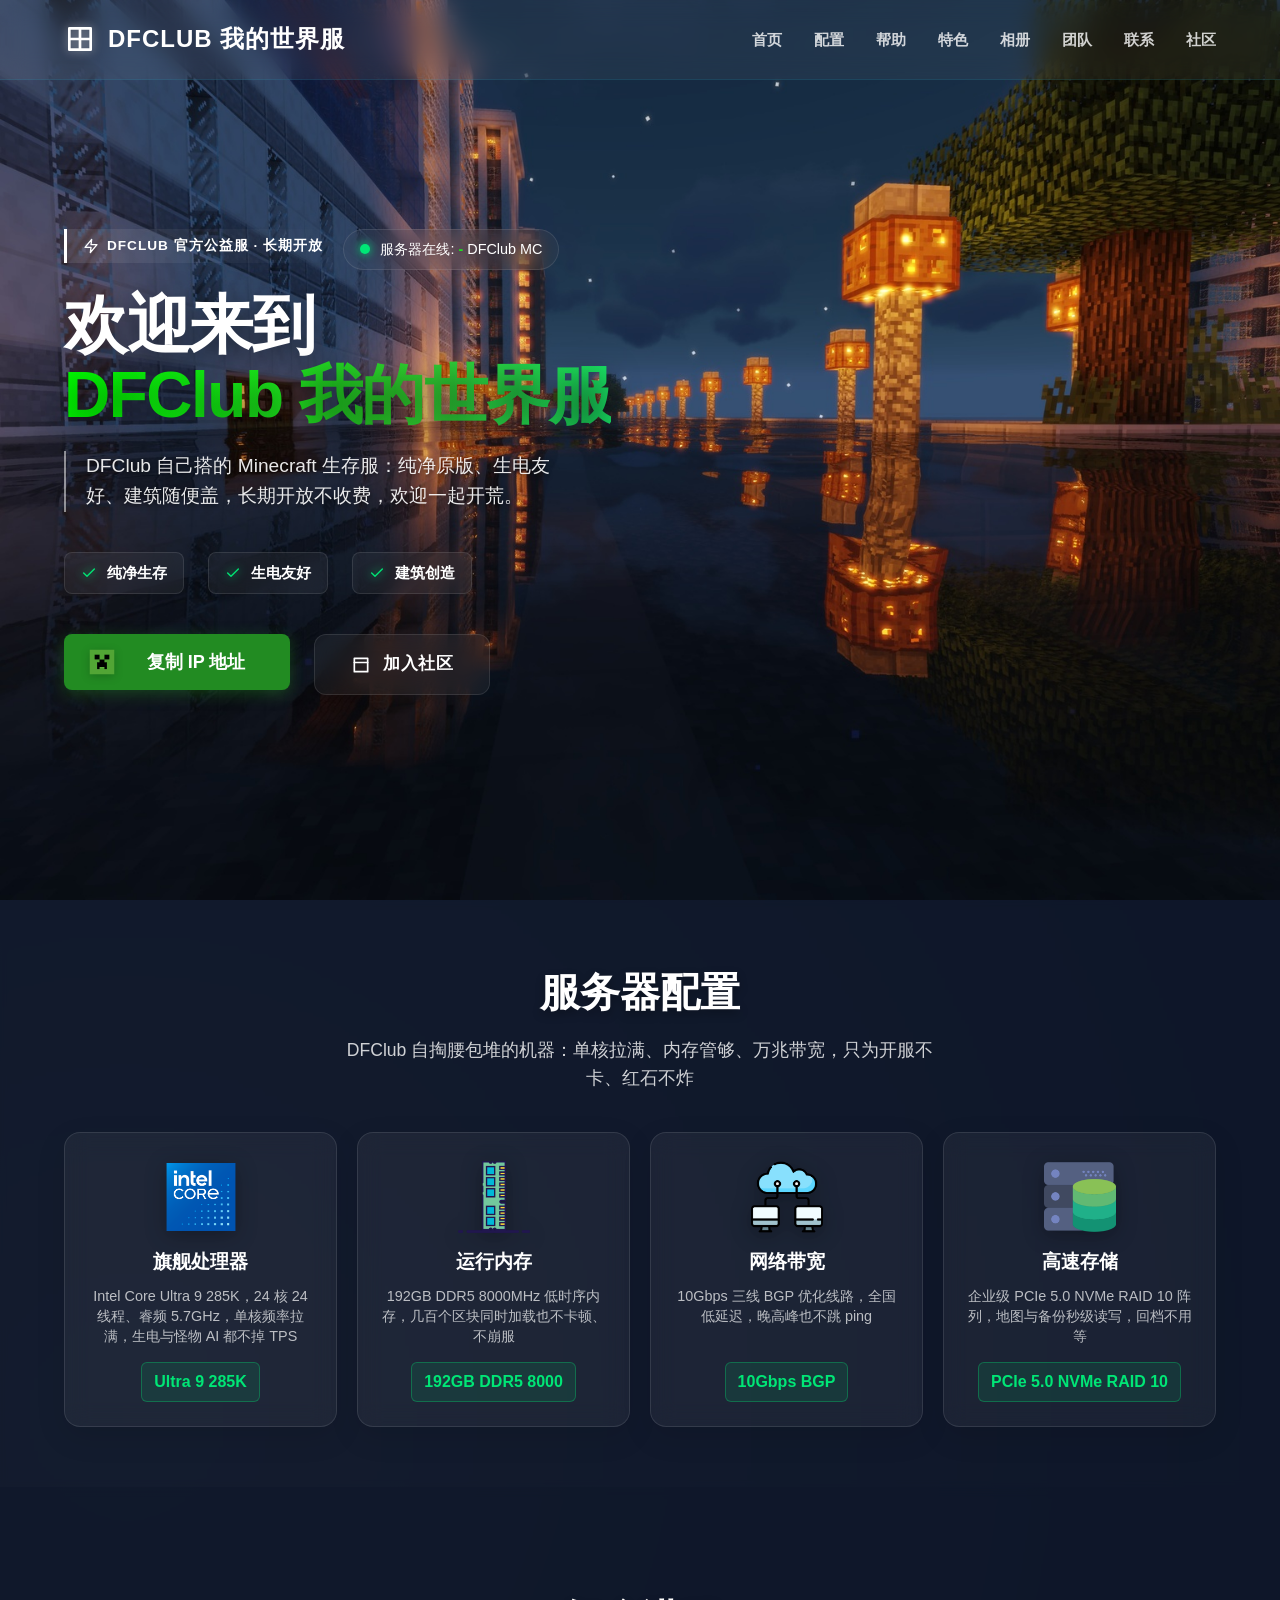
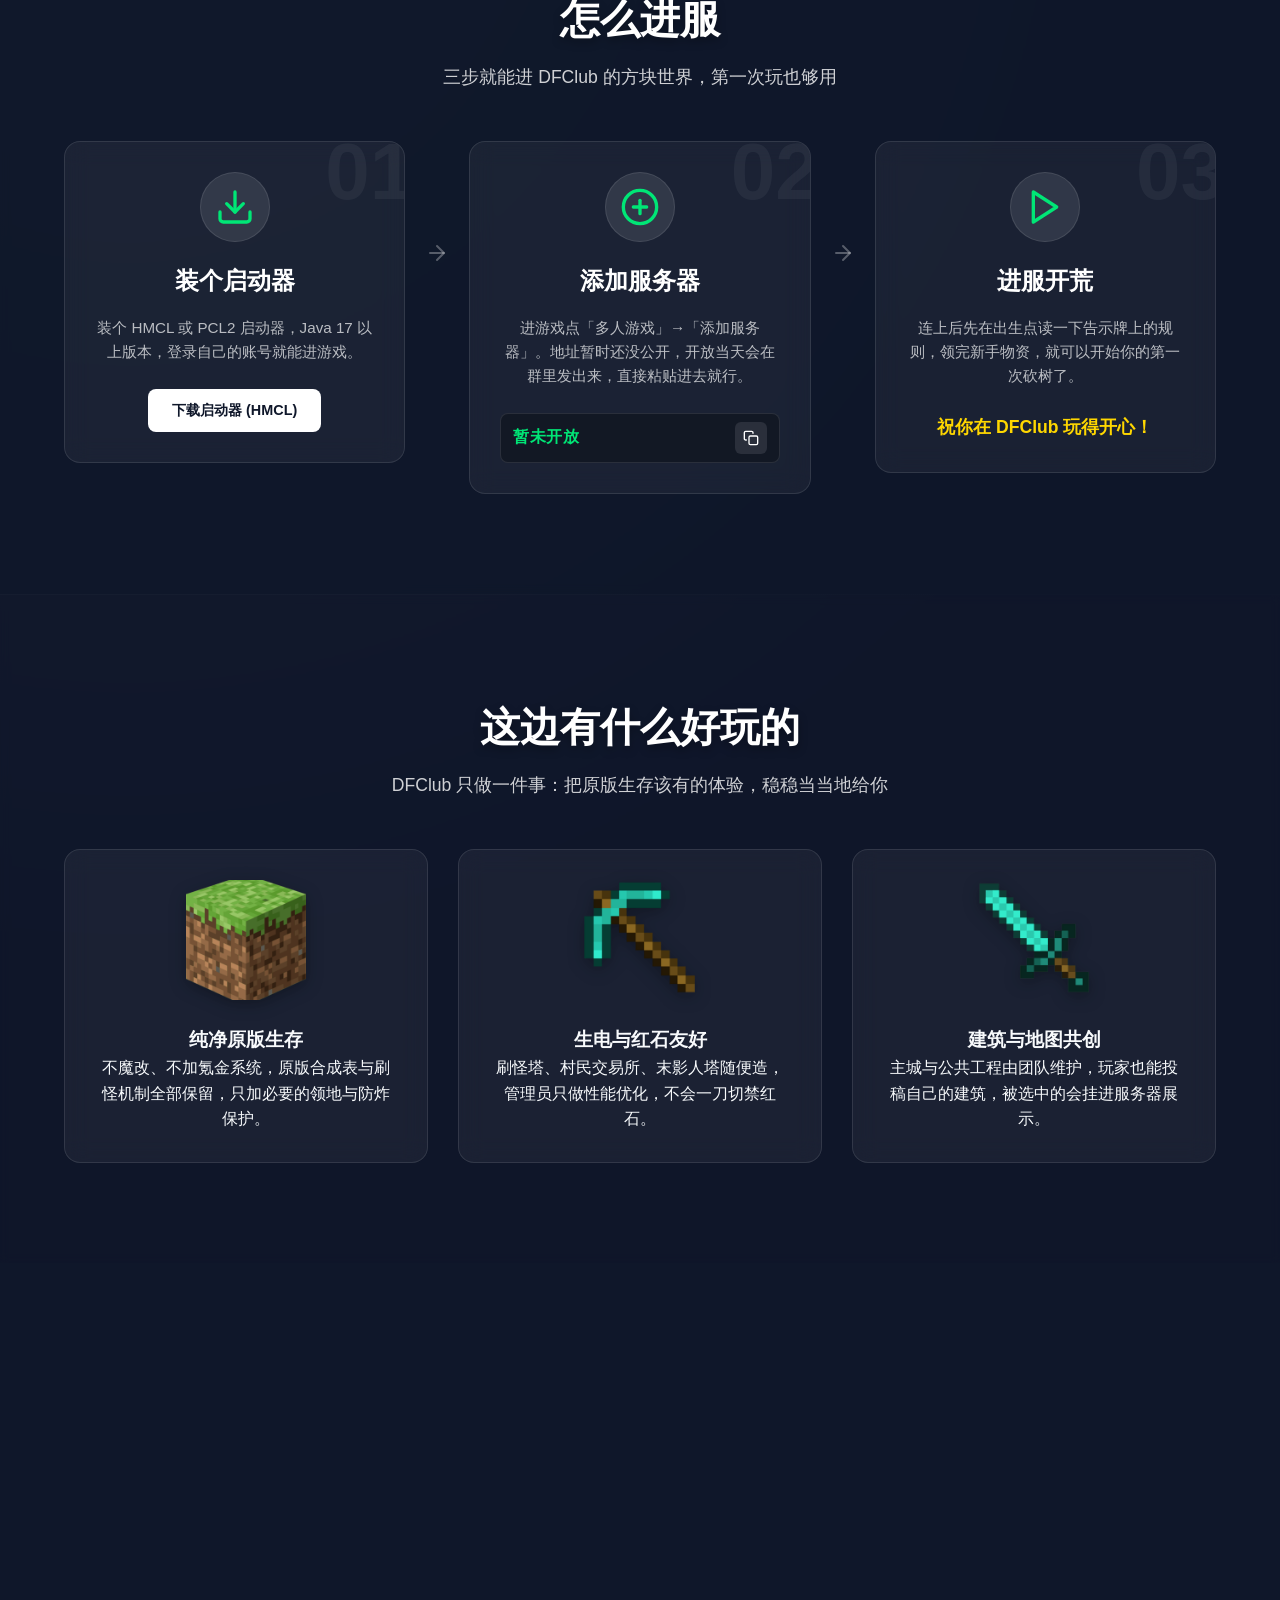
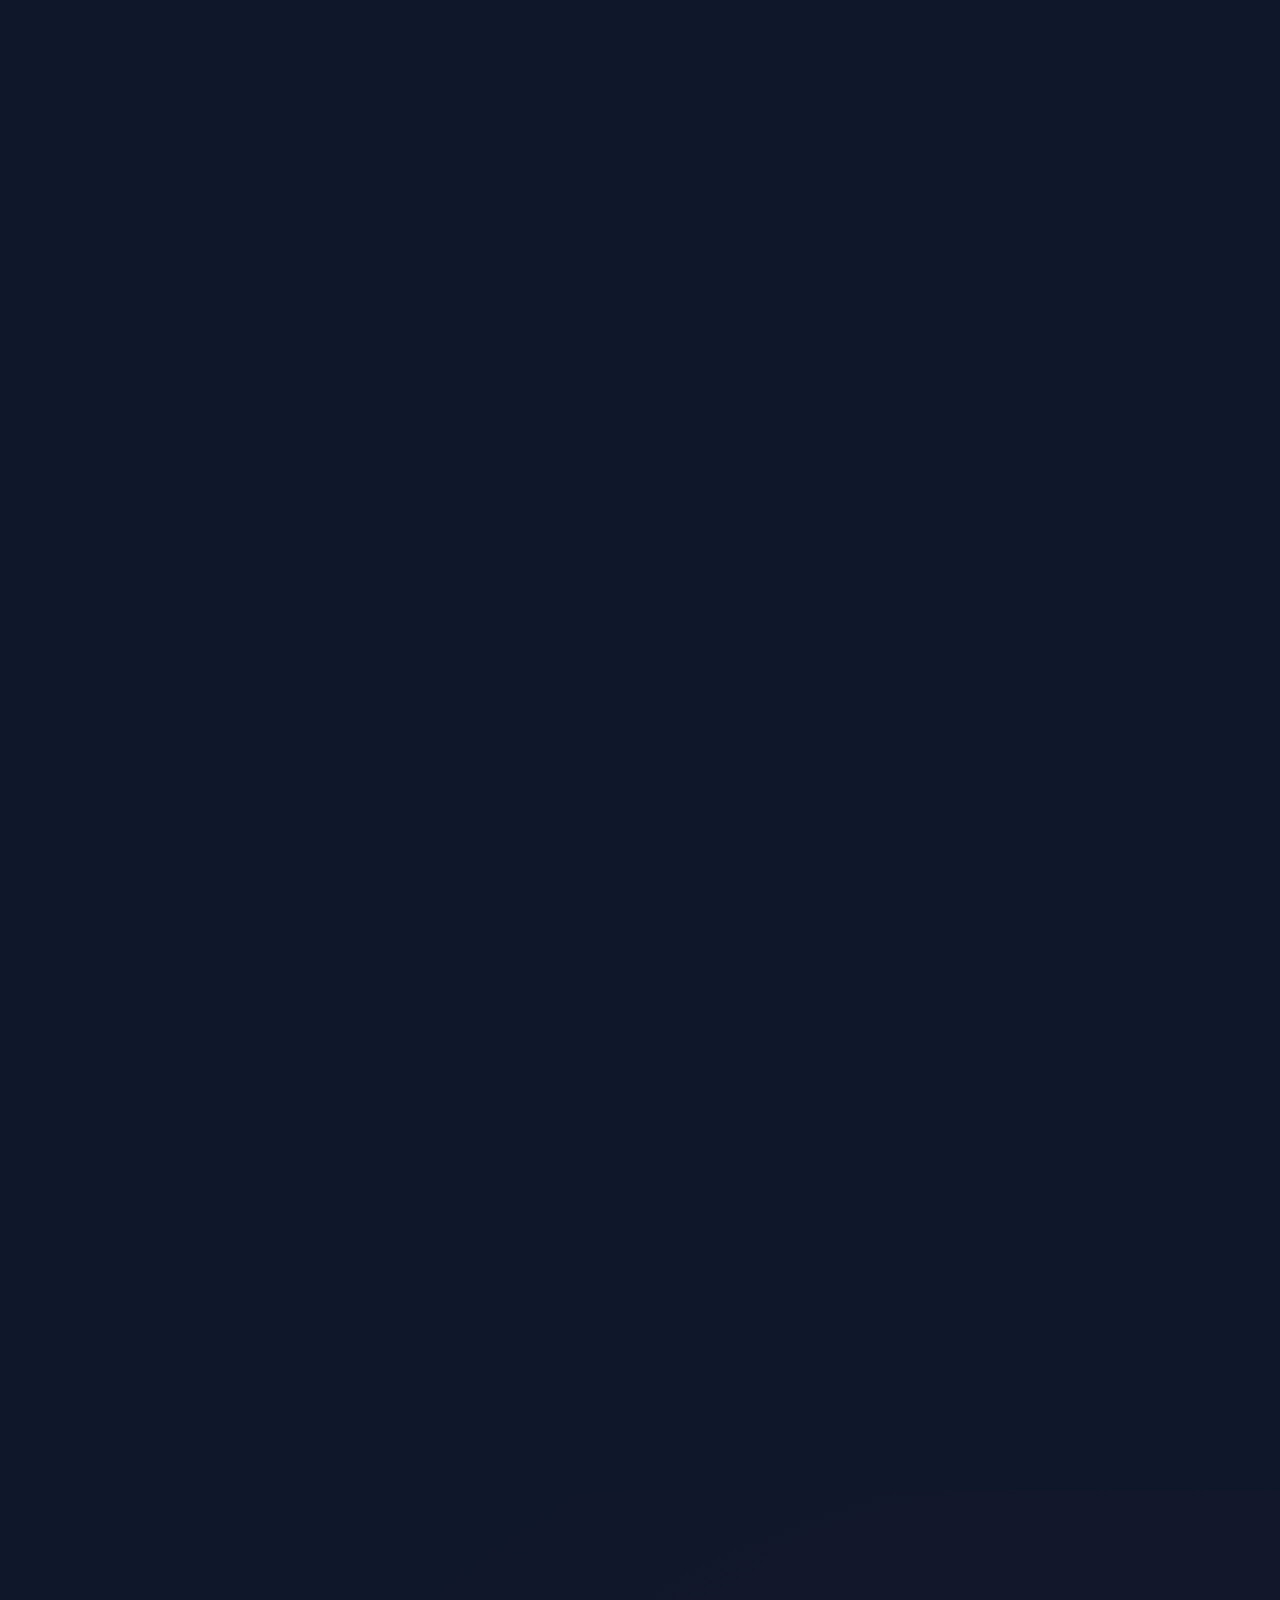
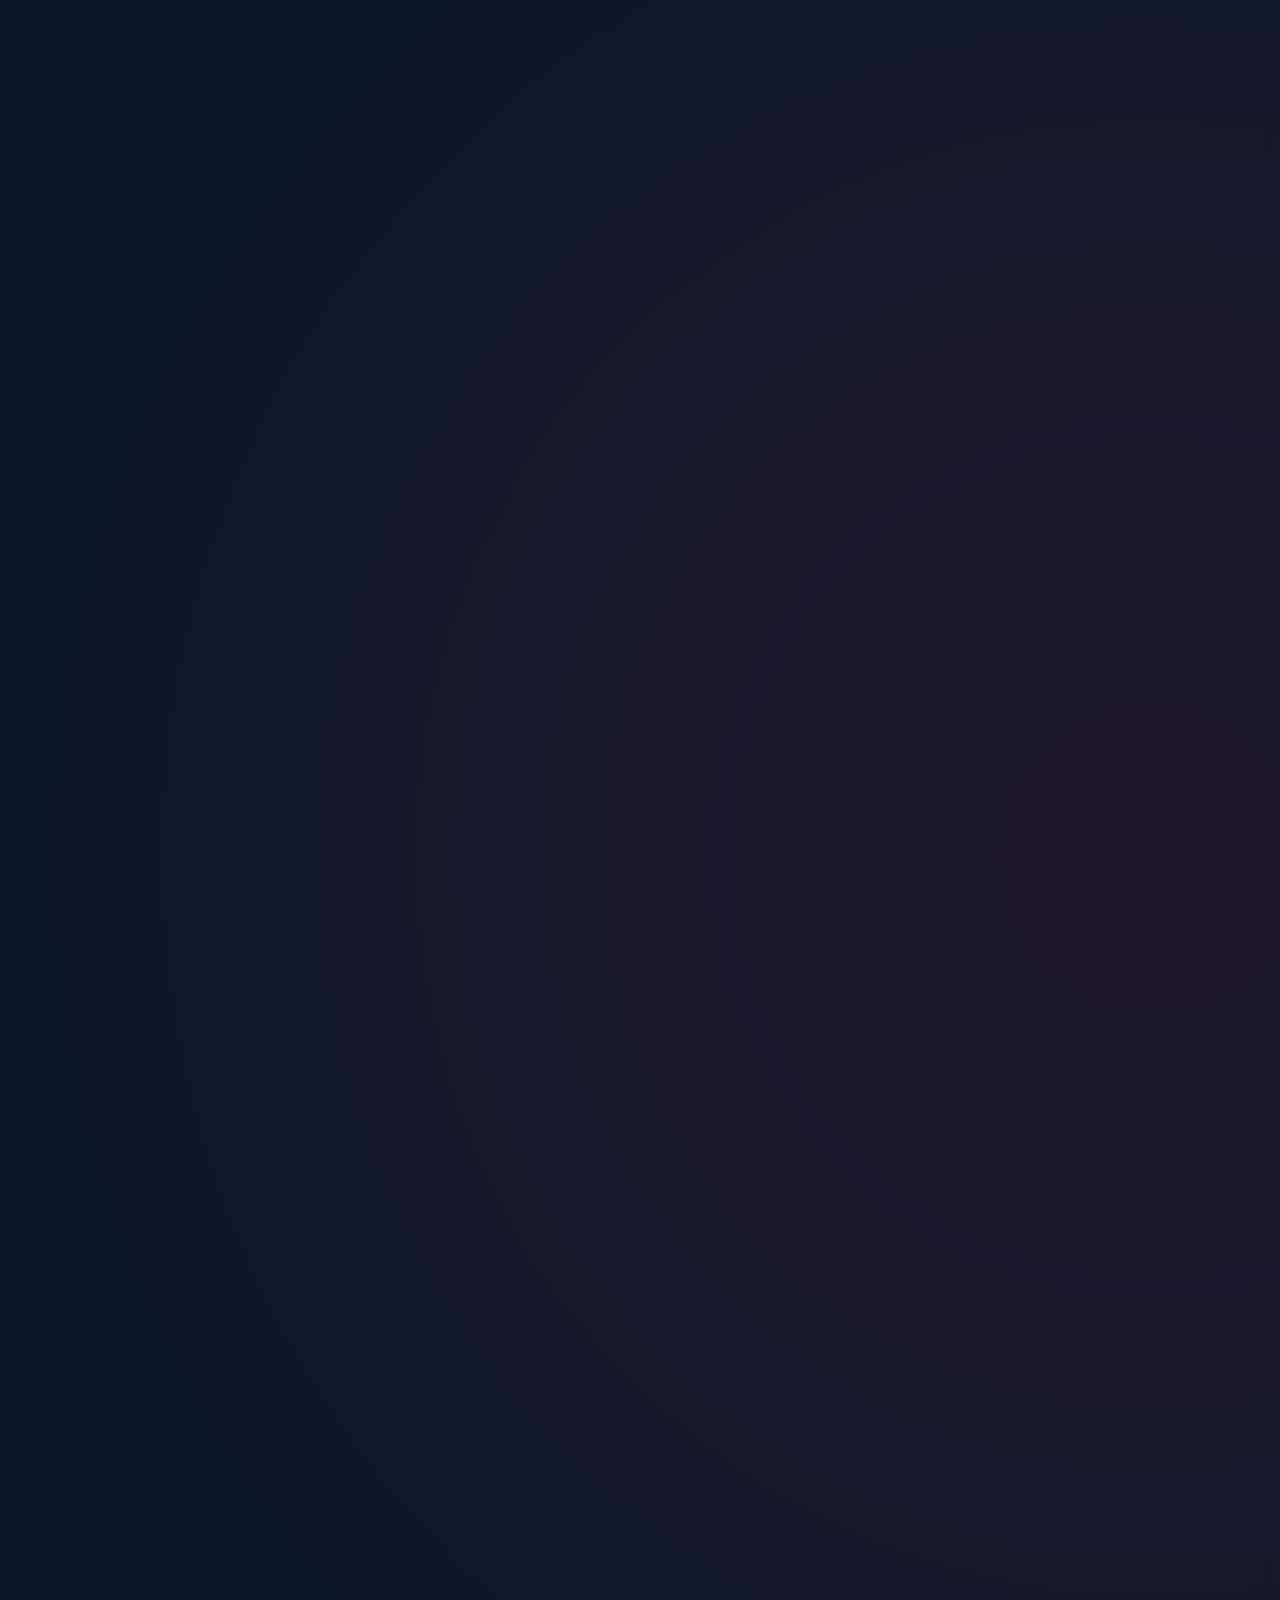
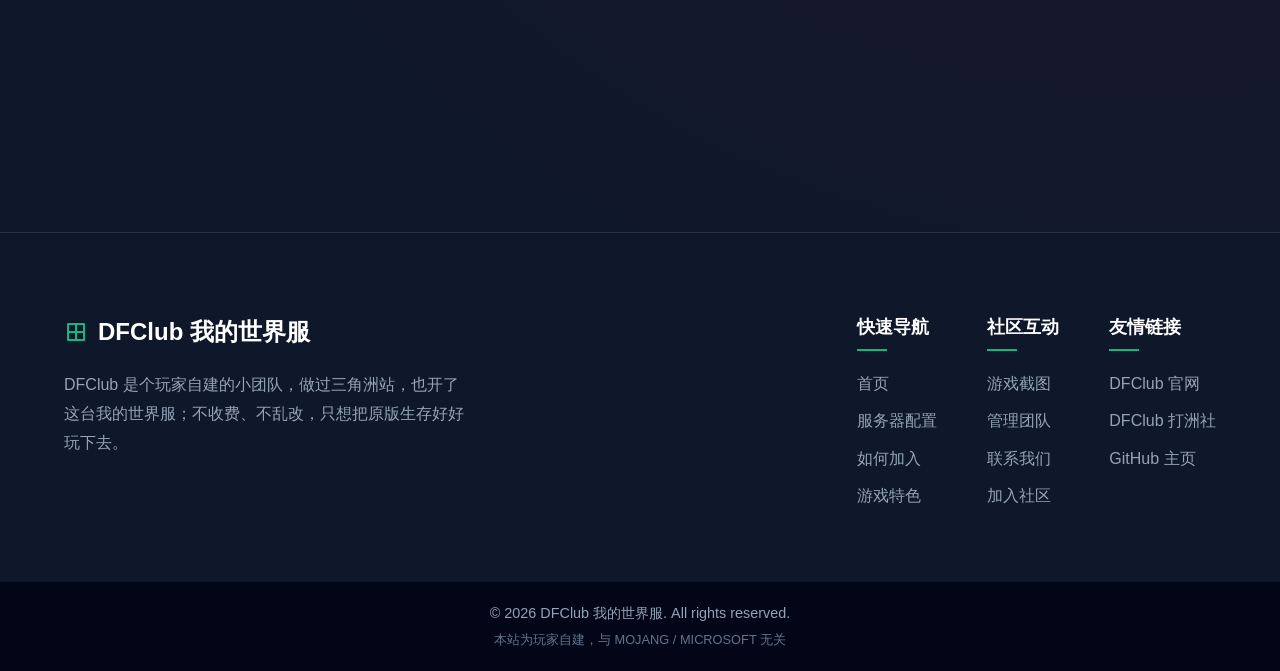
==== index.html @ e4743c9d "style: 样式表版本抬到 v6（配置卡/团队卡对齐修复生效）" ====
<!DOCTYPE html>
<html lang="zh-CN">
<!-- head 区：SEO 元信息 → 结构化数据 → 样式与脚本预加载 -->
<head>
    <!-- 声明 UTF-8 编码，避免中文乱码 -->
    <meta charset="UTF-8">
    <!-- 移动端视口：页面宽度跟随设备，禁止用户缩放影响体验 -->
    <meta name="viewport" content="width=device-width, initial-scale=1.0">
    <!-- 搜索引擎收录时显示的页面简介 -->
    <meta name="description" content="DFClub 我的世界服 —— dfclub 团队自建的 Minecraft 生存服官网：纯净生存、生电友好、建筑创造，长期公益开放。Minecraft Survival Server by DFClub.">
    <!-- 搜索关键词（老式 SEO，部分引擎仍读取） -->
    <meta name="keywords" content="我的世界, Minecraft, DFClub, dfclub, 服务器, 生存服, 生电, 红石, 建筑, MC, 多人联机">
    <meta name="author" content="DFClub 我的世界服团队">
    <!-- 允许搜索引擎收录本页并跟随站内链接 -->
    <meta name="robots" content="index, follow">
    <!-- 移动端浏览器地址栏/状态栏配色 -->
    <meta name="theme-color" content="#0f172a">

    <!-- 规范链接 canonical，避免同一页面被重复收录（静态副本无固定域名，留空） -->
    <link rel="canonical" href="#">
    <!-- 二开请标注原作者小狐务器 -->
    <!-- 标签页标题（线上由 index.php 从数据库读取站点标题后替换） -->
    <title>DFClub 我的世界服 - 首页</title>
    <!-- DNS 预解析：提前与第三方域名握手，外链打开更快 -->
    <link rel="dns-prefetch" href="https://mc.163.com">
    <link rel="dns-prefetch" href="https://www.minecraft.net">
    <!-- 预加载主样式表（v=3 是缓存版本号，改样式后可改数字强制刷新） -->
    <link rel="preload" href="style.css?v=6" as="style">
    <!-- 预加载主脚本 -->
    <link rel="preload" href="script.js?v=11" as="script">
    <!-- 预加载首屏背景大图，优先级设为 high -->
    <link rel="preload" href="./png/c6d2dd6a664242e2e5faa640d28c340b.jpg" as="image" fetchpriority="high">
    
    <!-- 真正引入样式表 -->
    <link rel="stylesheet" href="style.css?v=6">
    
    <!-- Structured Data (JSON-LD) -->
    <script type="application/ld+json">
    {
      "@context": "https://schema.org",
      "@type": "VideoGame",
      "name": "DFClub 我的世界服",
      "description": "dfclub 团队自建的 Minecraft 生存服：纯净生存、生电友好、建筑创造，长期公益开放。",
      "genre": ["Sandbox", "Survival", "RPG"],
      "gamePlatform": "PC",
      "applicationCategory": "Game",
      "operatingSystem": "Windows, macOS, Linux",
      "author": {
        "@type": "Organization",
        "name": "DFClub 我的世界服团队",
        "url": "/"
      },
      "image": "./png/wj_Narcissa_3.png",
      "offers": {
        "@type": "Offer",
        "price": "0",
        "priceCurrency": "CNY",
        "availability": "https://schema.org/InStock"
      }
    }
    </script>
    <!-- 页签图标：先用 emoji 的 SVG 兜底，最终会被 data.js 里的 favicon 覆盖 -->
    <link rel="icon" type="image/svg+xml" href="data:image/svg+xml,<svg xmlns=%22http://www.w3.org/2000/svg%22 viewBox=%220 0 100 100%22><text y=%22.9em%22 font-size=%2290%22>🟩</text></svg>">
</head>
<!-- body 开始：导航 → 公告 → 各内容版块 → 页脚 → 脚本 -->
<body>
    <!-- SVG Sprite -->
    <!-- SVG 图标精灵容器：display:none，仅供下方 <use> 引用 -->
    <svg xmlns="http://www.w3.org/2000/svg" style="display:none">
        <symbol id="icon-check" viewBox="0 0 24 24" fill="none" stroke="currentColor" stroke-width="2" stroke-linecap="round" stroke-linejoin="round"><path d="M20 6L9 17L4 12"/></symbol>
        <symbol id="icon-arrow-right" viewBox="0 0 24 24" fill="none" stroke="currentColor" stroke-width="2" stroke-linecap="round" stroke-linejoin="round"><path d="M5 12H19"/><path d="M12 5L19 12L12 19"/></symbol>
        <symbol id="icon-cube" viewBox="0 0 24 24" fill="none" stroke="currentColor" stroke-width="2" stroke-linecap="round" stroke-linejoin="round"><path d="M4 4H20V20H4V4Z"/><path d="M4 12H20"/><path d="M12 4V20"/></symbol>
    </svg>

    <!-- 导航栏 -->
    <nav class="navbar">
        <!-- 导航内层容器：左 LOGO、右菜单两端对齐 -->
        <div class="container nav-container">
            <!-- 站点 LOGO：方块图标 + 文字（文字由 data.js 的 site.logo_text 覆盖） -->
            <a href="#" class="logo" id="siteLogo">
                <svg class="logo-svg" width="32" height="32"><use href="#icon-cube"/></svg>
                <span class="logo-text">DFClub 我的世界服</span>
            </a>
            
            <!-- 移动端汉堡按钮：三根横线，窄屏才显示 -->
            <div class="hamburger">
                <span class="bar"></span>
                <span class="bar"></span>
                <span class="bar"></span>
            </div>

            <!-- 导航菜单列表：各版块锚点 + 商城 + 登录入口 -->
            <ul class="nav-links">
                <li><a href="#home">首页</a></li>
                <li><a href="#specs">配置</a></li>
                <li><a href="#help-docs">帮助</a></li>
                <li><a href="#features">特色</a></li>
                <li><a href="#gallery">相册</a></li>
                <li><a href="#team">团队</a></li>
                <li><a href="#contact">联系</a></li>
                <li><a href="#community">社区</a></li>
                <!-- 商城、登录/注册入口已下线：全站改为纯静态，不再连接本机后台 -->
            </ul>
        </div>
    </nav>

    <!-- 首页公告条（默认 hidden，script.js 拿到公告数据才展开） -->
    <div id="homeAnnouncements" class="home-announcements" hidden>
        <div class="container">
            <div id="homeAnnouncementsList" class="home-announcements-list"></div>
        </div>
    </div>

    <!-- 公告弹窗：遮罩 + 卡片，同一条公告只弹一次 -->
    <div id="announcementPopup" class="announcement-popup" hidden>
        <div class="announcement-popup-backdrop" data-close-popup="1"></div>
        <div class="announcement-popup-card" role="dialog" aria-modal="true" aria-labelledby="announcementPopupTitle">
            <button type="button" class="announcement-popup-close" id="announcementPopupClose" aria-label="关闭弹窗">×</button>
            <div class="announcement-popup-badge" id="announcementPopupBadge">维护通知</div>
            <h2 id="announcementPopupTitle">维护公告</h2>
            <p id="announcementPopupTime" class="announcement-popup-time"></p>
            <div id="announcementPopupContent" class="announcement-popup-content"></div>
        </div>
    </div>

    <!-- 区域 (首页) -->
    <header id="home" class="hero">
        <div class="container hero-container">
            <div class="hero-content">
                <!-- 顶部标签 -->
                <div class="hero-badge scroll-fade-up">
                    <svg width="16" height="16" viewBox="0 0 24 24" fill="none" xmlns="http://www.w3.org/2000/svg">
                        <path d="M13 2L3 14H12L11 22L21 10H12L13 2Z" stroke="currentColor" stroke-width="2" stroke-linecap="round" stroke-linejoin="round"/>
                    </svg>
                    DFClub 官方公益服 · 长期开放
                </div>
                
                <!-- 在线状态指示器 (新增) -->
                <div class="server-status scroll-fade-up delay-200">
                    <span class="status-dot"></span>
                    <span class="status-text">服务器在线: <span class="highlight-green">加载中...</span> DFClub MC</span>
                </div>

                <!-- 主标题 -->
                <h1 class="scroll-fade-up delay-300">
                    欢迎来到<br>
                    <span class="highlight">DFClub 我的世界服</span>
                </h1>
                
                <!-- 副标题 -->
                <p class="hero-subtitle scroll-fade-up delay-400">
                    DFClub 自己搭的 Minecraft 生存服：纯净原版、生电友好、建筑随便盖，长期开放不收费，欢迎一起开荒。
                </p>

                <!-- 特性列表 -->
                <div class="hero-features scroll-fade-up delay-500">
                    <div class="h-feature"><svg width="16" height="16"><use href="#icon-check"/></svg>纯净生存</div>
                    <div class="h-feature"><svg width="16" height="16"><use href="#icon-check"/></svg>生电友好</div>
                    <div class="h-feature"><svg width="16" height="16"><use href="#icon-check"/></svg>建筑创造</div>
                </div>

                <!-- 按钮组 -->
                <div class="hero-buttons scroll-fade-up delay-600">
                    <!-- 复制 IP 按钮的隐藏开关（checkbox），由 CSS 控制三行文字的切换 -->
                    <input id="toggle" type="checkbox">
                    <label class="boton-minecraft" for="toggle">
                        <svg viewBox="0 0 32 32" height="24" width="24" xmlns="http://www.w3.org/2000/svg">
                            <path d="M30 2H2v28h28z" fill="#52a535"></path>
                            <path d="M24.4 13.2h-5.6v.47h5.6zm-5.6 8.4h-5.6v.47h5.6zm2.8 2.8h-2.8v.47h2.8zm-8.4 0h-2.8v.47h2.8zm0-11.2H7.6v.47h5.6z" fill="#86d562"></path>
                            <path d="M24.4 13.2V7.6h-5.6v5.6h-5.6V16h-2.8v8.4h2.8v-2.8h5.6v2.8h2.8V16h-2.8v-2.8zM13.2 7.6H7.6v5.6h5.6z"></path>
                            <path d="M24.4 7.6h-5.6v.47h5.6zm-5.6 5.6h-5.6v.47h5.6zm-5.6-5.6H7.6v.47h5.6zm0 8.4h-2.8v.47h2.8zm8.4 0h-2.8v.47h2.8z" fill="#2a641c"></path>
                        </svg>
                        <div class="texto-boton">
                            <span>复制 IP 地址</span>
                            <span>点击复制</span>
                            <span>已复制!</span>
                        </div>
                    </label>
                    <!-- 服务器 IP 文本：视觉隐藏，仅作为"复制 IP"的内容来源 -->
                    <span id="server-ip">暂未开放</span>
                    
                    <!-- "加入社区"次要按钮：锚点跳到社区版块 -->
                    <a href="#community" class="btn btn-secondary">
                        <svg width="20" height="20" viewBox="0 0 24 24" fill="none" stroke="currentColor" stroke-width="2" stroke-linecap="round" stroke-linejoin="round"><path d="M4 4H20V20H4V4Z"/><path d="M4 9H20"/></svg>
                        加入社区
                    </a>
                </div>
            </div>
        </div>
    </header>

    <!-- Server Specs Section -->
    <section id="specs" class="specs-section" data-bg="url('./png/89ce487b74da31797c19a3dc4ffc0d79.jpg')">
        <div class="container">
            <!-- 版块标题区：主标题 + 副标题，滚动到视口时渐显 -->
            <div class="section-header scroll-fade-up">
                <h2 class="section-title">服务器配置</h2>
                <p class="section-subtitle">DFClub 自掏腰包堆的机器：单核拉满、内存管够、万兆带宽，只为开服不卡、红石不炸</p>
            </div>
            
            <!-- 配置卡片网格：四列布局 -->
            <div class="specs-grid">
                <!-- CPU Card -->
                <div class="spec-card scroll-fade-up delay-100">
                    <div class="spec-icon-wrapper">
                        <img src="[data-uri]" data-src="./png/CPU.png" alt="CPU" class="spec-icon">
                    </div>
                    <h3 class="spec-title">旗舰处理器</h3>
                    <p class="spec-desc">Intel Core Ultra 9 285K，24 核 24 线程、睿频 5.7GHz，单核频率拉满，生电与怪物 AI 都不掉 TPS</p>
                    <div class="spec-value">Ultra 9 285K</div>
                </div>

                <!-- RAM Card -->
                <div class="spec-card scroll-fade-up delay-200">
                    <div class="spec-icon-wrapper">
                        <img src="[data-uri]" data-src="./png/RAM.png" alt="RAM" class="spec-icon">
                    </div>
                    <h3 class="spec-title">运行内存</h3>
                    <p class="spec-desc">192GB DDR5 8000MHz 低时序内存，几百个区块同时加载也不卡顿、不崩服</p>
                    <div class="spec-value">192GB DDR5 8000</div>
                </div>

                <!-- Network Card -->
                <div class="spec-card scroll-fade-up delay-300">
                    <div class="spec-icon-wrapper">
                        <img src="[data-uri]" data-src="./png/network.png" alt="Network" class="spec-icon">
                    </div>
                    <h3 class="spec-title">网络带宽</h3>
                    <p class="spec-desc">10Gbps 三线 BGP 优化线路，全国低延迟，晚高峰也不跳 ping</p>
                    <div class="spec-value">10Gbps BGP</div>
                </div>

                <!-- Storage Card -->
                <div class="spec-card scroll-fade-up delay-400">
                    <div class="spec-icon-wrapper">
                        <img src="[data-uri]" data-src="./png/SSD.png" alt="SSD" class="spec-icon">
                    </div>
                    <h3 class="spec-title">高速存储</h3>
                    <p class="spec-desc">企业级 PCIe 5.0 NVMe RAID 10 阵列，地图与备份秒级读写，回档不用等</p>
                    <div class="spec-value">PCIe 5.0 NVMe RAID 10</div>
                </div>
            </div>
        </div>
    </section>

    <!-- Help Docs Section (How to Join) -->
    <section id="help-docs" class="help-section" data-bg="url('./png/9cca3afcca8c0a79eac6a39aad5d65ec.jpg')">
        <div class="container">
            <!-- 教程版块标题区 -->
            <div class="section-header scroll-fade-up">
                <h2 class="section-title">怎么进服</h2>
                <p class="section-subtitle">三步就能进 DFClub 的方块世界，第一次玩也够用</p>
            </div>

            <!-- 三步流程容器：横排，窄屏自动改竖排 -->
            <div class="steps-container">
                <!-- Step 1 -->
                <div class="step-card scroll-fade-up delay-100">
                    <div class="step-number">01</div>
                    <div class="step-icon">
                        <svg width="40" height="40" viewBox="0 0 24 24" fill="none" xmlns="http://www.w3.org/2000/svg">
                            <path d="M21 15V19C21 19.5304 20.7893 20.0391 20.4142 20.4142C20.0391 20.7893 19.5304 21 19 21H5C4.46957 21 3.96086 20.7893 3.58579 20.4142C3.21071 20.0391 3 19.5304 3 19V15" stroke="currentColor" stroke-width="2" stroke-linecap="round" stroke-linejoin="round"/>
                            <path d="M7 10L12 15L17 10" stroke="currentColor" stroke-width="2" stroke-linecap="round" stroke-linejoin="round"/>
                            <path d="M12 15V3" stroke="currentColor" stroke-width="2" stroke-linecap="round" stroke-linejoin="round"/>
                        </svg>
                    </div>
                    <h3 class="step-title">装个启动器</h3>
                    <p class="step-desc">装个 HMCL 或 PCL2 启动器，Java 17 以上版本，登录自己的账号就能进游戏。</p>
                    <a href="#" class="btn-step">下载启动器 (HMCL)</a>
                </div>

                <!-- Arrow 1 -->
                <div class="step-arrow scroll-fade-up delay-200"><svg width="24" height="24"><use href="#icon-arrow-right"/></svg></div>

                <!-- Step 2 -->
                <div class="step-card scroll-fade-up delay-300">
                    <div class="step-number">02</div>
                    <div class="step-icon">
                        <svg width="40" height="40" viewBox="0 0 24 24" fill="none" xmlns="http://www.w3.org/2000/svg">
                            <path d="M12 22C17.5228 22 22 17.5228 22 12C22 6.47715 17.5228 2 12 2C6.47715 2 2 6.47715 2 12C2 17.5228 6.47715 22 12 22Z" stroke="currentColor" stroke-width="2" stroke-linecap="round" stroke-linejoin="round"/>
                            <path d="M12 8V16" stroke="currentColor" stroke-width="2" stroke-linecap="round" stroke-linejoin="round"/>
                            <path d="M8 12H16" stroke="currentColor" stroke-width="2" stroke-linecap="round" stroke-linejoin="round"/>
                        </svg>
                    </div>
                    <h3 class="step-title">添加服务器</h3>
                    <p class="step-desc">进游戏点「多人游戏」→「添加服务器」。地址暂时还没公开，开放当天会在群里发出来，直接粘贴进去就行。</p>
                    <!-- 服务器地址框：地址文字 + 一键复制按钮 -->
                    <div class="server-address-box">
                        <span id="help-ip">暂未开放</span>
                        <button class="copy-btn">
                            <svg width="16" height="16" viewBox="0 0 24 24" fill="none" xmlns="http://www.w3.org/2000/svg">
                                <rect x="9" y="9" width="13" height="13" rx="2" ry="2" stroke="currentColor" stroke-width="2" stroke-linecap="round" stroke-linejoin="round"/>
                                <path d="M5 15H4C3.46957 15 2.96086 14.7893 2.58579 14.4142C2.21071 14.0391 2 13.5304 2 13V4C2 3.46957 2.21071 2.96086 2.58579 2.58579C2.96086 2.21071 3.46957 2 4 2H13C13.5304 2 14.0391 2.21071 14.4142 2.58579C14.7893 2.96086 15 3.46957 15 4V5" stroke="currentColor" stroke-width="2" stroke-linecap="round" stroke-linejoin="round"/>
                            </svg>
                        </button>
                    </div>
                </div>

                <!-- Arrow 2 -->
                <div class="step-arrow scroll-fade-up delay-400"><svg width="24" height="24"><use href="#icon-arrow-right"/></svg></div>

                <!-- Step 3 -->
                <div class="step-card scroll-fade-up delay-500">
                    <div class="step-number">03</div>
                    <div class="step-icon">
                        <svg width="40" height="40" viewBox="0 0 24 24" fill="none" xmlns="http://www.w3.org/2000/svg">
                            <path d="M5 3L19 12L5 21V3Z" stroke="currentColor" stroke-width="2" stroke-linecap="round" stroke-linejoin="round"/>
                        </svg>
                    </div>
                    <h3 class="step-title">进服开荒</h3>
                    <p class="step-desc">连上后先在出生点读一下告示牌上的规则，领完新手物资，就可以开始你的第一次砍树了。</p>
                    <span class="highlight-text">祝你在 DFClub 玩得开心！</span>
                </div>
            </div>
        </div>
    </section>

    <!-- Server Features Section -->
    <section id="features" class="features-section" data-bg="url('./png/7649e2dbc7044ee71743022dd2d51701.jpg')">
        <div class="container">
            <!-- 特色版块标题区 -->
            <div class="section-header scroll-fade-up">
                <h2 class="section-title">这边有什么好玩的</h2>
                <p class="section-subtitle">DFClub 只做一件事：把原版生存该有的体验，稳稳当当地给你</p>
            </div>

            <!-- 特色卡片网格：列数随屏宽自适应 -->
            <div class="features-grid">
                <!-- Feature 1 -->
                <div class="feature-card scroll-fade-up delay-100">
                    <div class="feature-icon-wrapper">
                        <img src="[data-uri]" data-src="./egg/002.png" alt="生存冒险" class="feature-icon" loading="lazy">
                    </div>
                    <h3>纯净原版生存</h3>
                    <p>不魔改、不加氪金系统，原版合成表与刷怪机制全部保留，只加必要的领地与防炸保护。</p>
                </div>

                <!-- Feature 2 -->
                <div class="feature-card scroll-fade-up delay-200">
                    <div class="feature-icon-wrapper">
                        <img src="[data-uri]" data-src="./egg/003.png" alt="RPG系统" class="feature-icon" loading="lazy">
                    </div>
                    <h3>生电与红石友好</h3>
                    <p>刷怪塔、村民交易所、末影人塔随便造，管理员只做性能优化，不会一刀切禁红石。</p>
                </div>

                <!-- Feature 3 -->
                <div class="feature-card scroll-fade-up delay-300">
                    <div class="feature-icon-wrapper">
                        <img src="[data-uri]" data-src="./egg/001.png" alt="建筑创造" class="feature-icon" loading="lazy">
                    </div>
                    <h3>建筑与地图共创</h3>
                    <p>主城与公共工程由团队维护，玩家也能投稿自己的建筑，被选中的会挂进服务器展示。</p>
                </div>
            </div>
        </div>
    </section>
    <!-- Server Gallery Section -->
    <section id="gallery" class="gallery-section" data-bg="url('./png/f5ea0ca06bf5ac36704b7277536ab53d.jpg')">
        <div class="container">
            <!-- 截图版块标题区 -->
            <div class="section-header scroll-fade-up">
                <h2 class="section-title">游戏截图</h2>
                <p class="section-subtitle">DFClub 服务器的日常：主城、建筑、活动和那些莫名其妙的瞬间</p>
            </div>

            <!-- 轮播容器：图片区 + 说明文字 + 左右按钮 -->
            <div class="gallery-carousel-container">
                <!-- 图片框：16:9 比例，切换时先淡出再换图 -->
                <div class="gallery-carousel-wrapper" id="galleryWrapper">
                    <img id="galleryImage" class="gallery-active-image" src="[data-uri]" data-src="./png/f5ea0ca06bf5ac36704b7277536ab53d.jpg" alt="Gallery Display" decoding="async">
                </div>
                
                <!-- 轮播底部控制区 -->
                <div class="gallery-controls">
                    <div class="gallery-text-content">
                        <p id="galleryDescription">建造庞大的定居点或简朴的土屋。这个世界由你尽情创造！</p>
                    </div>
                    <div class="gallery-nav-buttons">
                        <!-- 左右切换按钮（上一张 / 下一张） -->
                        <button class="nav-btn prev-btn" id="prevBtn">
                            <svg viewBox="0 0 24 24" width="24" height="24">
                                <path fill="currentColor" d="M20 11H7.83l5.59-5.59L12 4l-8 8 8 8 1.41-1.41L7.83 13H20v-2z"/>
                            </svg>
                        </button>
                        <button class="nav-btn next-btn" id="nextBtn">
                            <svg viewBox="0 0 24 24" width="24" height="24">
                                <path fill="currentColor" d="M12 4l-1.41 1.41L16.17 11H4v2h12.17l-5.58 5.59L12 20l8-8z"/>
                            </svg>
                        </button>
                    </div>
                </div>
            </div>
        </div>
    </section>

    <!-- Server Team Section -->
    <section id="team" class="team-section" data-bg="url('./png/achXdg.jpg')">
        <div class="container">
            <!-- 团队版块标题区 -->
            <div class="section-header scroll-fade-up">
                <h2 class="section-title">DFClub 成员</h2>
                <p class="section-subtitle">服里所有事都是这几个人在做：从开服决策到修一个卡住的刷怪塔</p>
            </div>

            <!-- 团队轮播容器：JS 会自动复制一份卡片，实现首尾相接的滚动 -->
            <div class="team-carousel-container scroll-fade-up delay-200">
                <div class="team-carousel-wrapper" id="teamWrapper">
                    <!-- Team Member 1 -->
                    <div class="team-card">
                        <div class="team-avatar">
                            <img src="[data-uri]" data-src="./egg/av1.png" alt="服主头像" loading="lazy">
                        </div>
                        <h3 class="team-name">有钱的e1狙击枪</h3>
                        <p class="team-role">服主 · Server Owner</p>
                        <p class="team-desc">拍板开服的那个人：定服务器方向、出机器和带宽的钱，也在群里答「到底什么时候开新档」。</p>
                        <a href="#" class="team-contact-btn">联系我</a>
                    </div>
                    <!-- Team Member 2 -->
                    <div class="team-card">
                        <div class="team-avatar">
                            <img src="[data-uri]" data-src="./egg/av2.png" alt="副服主头像" loading="lazy">
                        </div>
                        <h3 class="team-name">锦鲤~嫣然</h3>
                        <p class="team-role">副服主 · Co-Owner</p>
                        <p class="team-desc">排期、招人和新人带教都归她；服主不在线的时候，服务器谁说了算——她。</p>
                        <a href="#" class="team-contact-btn">联系我</a>
                    </div>
                    <!-- Team Member 3 -->
                    <div class="team-card">
                        <div class="team-avatar">
                            <img src="[data-uri]" data-src="./egg/av3.png" alt="版本验收头像" loading="lazy">
                        </div>
                        <h3 class="team-name">MC第一入</h3>
                        <p class="team-role">版本验收 · QA Lead</p>
                        <p class="team-desc">新版本和新插件上线前先过他那关：出生点能不能走、刷怪塔还炸不炸、红石还转不转。</p>
                        <a href="#" class="team-contact-btn">联系我</a>
                    </div>
                    <!-- Team Member 4 -->
                    <div class="team-card">
                        <div class="team-avatar">
                            <img src="[data-uri]" data-src="./egg/av4.png" alt="资产与领地管理头像" loading="lazy">
                        </div>
                        <h3 class="team-name">闲趣饼干asdjkl</h3>
                        <p class="team-role">资产与领地 · Admin</p>
                        <p class="team-desc">管账号白名单、领地权限和资源分配，谁被误封、谁的箱子被撬，找他处理最快。</p>
                        <a href="#" class="team-contact-btn">联系我</a>
                    </div>
                    <!-- Team Member 5 -->
                    <div class="team-card">
                        <div class="team-avatar">
                            <img src="[data-uri]" data-src="./egg/av5.png" alt="技术管理头像" loading="lazy">
                        </div>
                        <h3 class="team-name">visd徐</h3>
                        <p class="team-role">技术管理 · Technical Admin</p>
                        <p class="team-desc">插件、生电优化、备份与回档都归他；TPS 一掉，第一个冲进后台的就是这个人。</p>
                        <a href="#" class="team-contact-btn">联系我</a>
                    </div>
                    <!-- Team Member 6 -->
                    <div class="team-card">
                        <div class="team-avatar">
                            <img src="[data-uri]" data-src="./egg/av6.png" alt="建筑管理头像" loading="lazy">
                        </div>
                        <h3 class="team-name">刘老师3451</h3>
                        <p class="team-role">建筑管理 · Builder</p>
                        <p class="team-desc">主城、出生点和公共工程的设计施工，也负责审核玩家投稿的建筑能不能上墙。</p>
                        <a href="#" class="team-contact-btn">联系我</a>
                    </div>
                    <!-- Team Member 7 -->
                    <div class="team-card">
                        <div class="team-avatar">
                            <img src="[data-uri]" data-src="./egg/av7.png" alt="活动策划头像" loading="lazy">
                        </div>
                        <h3 class="team-name">冷雨舒</h3>
                        <p class="team-role">活动策划 · Event Host</p>
                        <p class="team-desc">节日活动、建筑比赛和群公告都由他发起，服务器里最会搞气氛的一个。</p>
                        <a href="#" class="team-contact-btn">联系我</a>
                    </div>
                    <!-- Team Member 8 -->
                    <div class="team-card">
                        <div class="team-avatar">
                            <img src="[data-uri]" data-src="./egg/av8.png" alt="气氛组头像" loading="lazy">
                        </div>
                        <h3 class="team-name">牛牛</h3>
                        <p class="team-role">气氛组 · Vibe Officer</p>
                        <p class="team-desc">不开荒也不搬砖，专职在群里整活、在出生点陪聊，服务器的快乐基本由他提供。</p>
                        <a href="#" class="team-contact-btn">联系我</a>
                    </div>
                </div>
            </div>
        </div>
    </section>



    <!-- Contact Support Section -->
    <section id="contact" class="contact-section" data-bg="url('./png/5e1e1be033cbd911e62327519886379f.jpg')">
        <div class="container">
            <!-- 联系版块标题区 -->
            <div class="section-header scroll-fade-up">
                <h2 class="section-title">找 DFClub</h2>
                <p class="section-subtitle">想进服、想投稿建筑、发现 bug，或者单纯想吐槽，都可以写在这里，团队每天都会看</p>
            </div>

            <!-- 联系内容容器：整块毛玻璃卡片 -->
            <div class="contact-container scroll-fade-up delay-200">
                <!-- 两列布局：左列填写指南，右列表单 -->
                <div class="contact-grid">
                    <!-- Left Column: Email Rules -->
                    <div class="contact-rules">
                        <!-- 左列标题：指南图标 + 文字 -->
                        <h3 class="rules-title">
                            <svg viewBox="0 0 24 24" width="24" height="24">
                                <path fill="currentColor" d="M12 2C6.48 2 2 6.48 2 12s4.48 10 10 10 10-4.48 10-10S17.52 2 12 2zm1 15h-2v-6h2v6zm0-8h-2V7h2v2z"/>
                            </svg>
                            留言前先看这几条
                        </h3>
                        <!-- 五条留言规范（提交前建议玩家先自查） -->
                        <ul class="rules-list">
                            <li>
                                <span class="rule-icon">1</span>
                                <span class="rule-text">请填真实的<strong>邮箱地址</strong>，回复会发到这个邮箱。</span>
                            </li>
                            <li>
                                <span class="rule-icon">2</span>
                                <span class="rule-text">标题写清类型，比如「<strong>[进服]</strong> 想要白名单」「<strong>[Bug]</strong> 刷怪塔卡住」。</span>
                            </li>
                            <li>
                                <span class="rule-icon">3</span>
                                <span class="rule-text">描述里带上<strong>时间、坐标、游戏 ID</strong>，方便我们直接去现场看。</span>
                            </li>
                            <li>
                                <span class="rule-icon">4</span>
                                <span class="rule-text">举报违规请附<strong>截图或录屏链接</strong>，只有文字描述很难处理。</span>
                            </li>
                            <li>
                                <span class="rule-icon">5</span>
                                <span class="rule-text">处理时间一般<strong>1–3 天</strong>，急事直接在群里 @ 管理。</span>
                            </li>
                        </ul>
                        <!-- 规则底部红色提示：恶意骚扰一律拉黑 -->
                        <div class="contact-note">
                            <p>注：恶意刷屏或辱骂其他玩家会被直接拉黑。</p>
                        </div>
                    </div>

                    <!-- Right Column: Contact Form -->
                    <form class="contact-form" id="contactForm" novalidate>
                    <!-- 字段一：昵称（必填） -->
                    <div class="form-group">
                        <label for="name">您的昵称</label>
                        <input type="text" id="name" name="name" placeholder="请输入游戏ID或昵称" required>
                    </div>
                    
                    <!-- 字段二：邮箱（必填，后端会校验格式，用于接收回复） -->
                    <div class="form-group">
                        <label for="email">联系邮箱</label>
                        <input type="email" id="email" name="email" placeholder="填写方式：你的QQ号@qq.com" required>
                    </div>
                    
                    <!-- 字段三：主题下拉，选项值会映射成中文主题词 -->
                    <div class="form-group">
                        <label for="subject">主题</label>
                        <select id="subject" name="subject" required>
                            <option value="report">举报违规</option>
                            <option value="bug">Bug反馈</option>
                            <option value="appeal">封禁申诉</option>
                            <option value="suggestion">服务器建议</option>
                            <option value="other">其他事项</option>
                        </select>
                    </div>
                    
                    <!-- 字段四：详细内容，内含文本域 + 图片上传组合 -->
                    <div class="form-group">
                        <label for="message">详细内容</label>
                        <!-- 编辑区容器：整体描边，拖入图片可直接添加 -->
                        <div class="msg-editor" id="msgEditor">
                            <textarea id="message" name="message" rows="5" placeholder="请详细描述您遇到的问题..." required></textarea>
                            <!-- 已选图片缩略图预览区，由脚本渲染 -->
                            <div class="upload-preview" id="uploadPreview"></div>
                            <!-- 编辑条：添加图片按钮 + 张数提示 -->
                            <div class="msg-editor-bar">
                                <!-- 真实的文件选择框（隐藏），点击"添加图片"时由脚本触发 -->
                                <input type="file" id="attachment" name="attachments" accept="image/jpeg,image/png,image/gif,image/webp" multiple>
                                <!-- 添加图片按钮（视觉按钮，实际转发点击到上方 file 控件） -->
                                <button type="button" class="attach-btn" id="uploadArea" aria-label="添加图片">
                                    <svg viewBox="0 0 24 24" width="18" height="18" fill="none" stroke="currentColor" stroke-width="2"><rect x="3" y="3" width="18" height="18" rx="2" ry="2"/><circle cx="8.5" cy="8.5" r="1.5"/><polyline points="21 15 16 10 5 21"/></svg>
                                    <span>添加图片</span>
                                </button>
                                <!-- 上传限制提示，选中图片后脚本会更新为"n/3 张" -->
                                <span class="attach-hint" id="attachHint">最多3张，合计≤10MB</span>
                            </div>
                        </div>
                    </div>
                    
                    <!-- 提交按钮：发送中 / 成功 / 失败三种状态由脚本切换 -->
                    <button type="submit" class="submit-btn">
                        <span>直接提交</span>
                        <svg viewBox="0 0 24 24" width="20" height="20">
                            <path fill="currentColor" d="M2.01 21L23 12 2.01 3 2 10l15 2-15 2z"/>
                        </svg>
                    </button>
                </form>
            </div>
        </div>
    </div>
</section>
    <!-- Join Community Section -->
    <section id="community" class="community-section" data-bg="url('./png/wj%20Narcissa%203.png')">
        <div class="container">
            <!-- 社区版块标题区 -->
            <div class="section-header scroll-fade-up">
                <h2 class="section-title">加入社区</h2>
                <p class="section-subtitle">加入我们的玩家交流群，获取最新资讯与福利</p>
            </div>

            <!-- 社区卡片网格：QQ 群与微信群两张卡 -->
            <div class="community-grid">
                <!-- QQ Group Card -->
                <div class="community-card scroll-fade-up delay-100">
                    <div class="community-icon-wrapper">
                        <img src="[data-uri]" data-src="./png/QQ.png" alt="QQ群" class="community-icon-img" loading="lazy">
                    </div>
                    <h3>官方QQ群</h3>
                    <p>与其他玩家实时交流，获取最新公告</p>
                    <div class="qr-placeholder">
                        <div class="qr-code"></div>
                        <span>扫码加入QQ群</span>
                    </div>
                    <a href="#" class="community-btn qq-btn">点击加入群聊</a>
                </div>

                <!-- WeChat Group Card -->
                <div class="community-card scroll-fade-up delay-200">
                    <div class="community-icon-wrapper">
                        <img src="[data-uri]" data-src="./png/WX.png" alt="微信群" class="community-icon-img" loading="lazy">
                    </div>
                    <h3>微信交流群</h3>
                    <p>关注微信群，不错过任何活动通知</p>
                    <div class="qr-placeholder">
                        <div class="qr-code"></div>
                        <span>扫码加入微信群</span>
                    </div>
                    <a href="#" class="community-btn wechat-btn">点击加入群聊</a>
                </div>
            </div>
        </div>
    </section>

    <!-- Footer -->
    <footer class="footer">
        <div class="container footer-container">
            <!-- 页脚品牌区：LOGO + 站点简介 -->
            <div class="footer-brand">
                <a href="#" class="footer-logo" id="footerLogo">
                    <svg class="footer-logo-svg" width="24" height="24"><use href="#icon-cube"/></svg>
                    <span class="footer-logo-text">DFClub 我的世界服</span>
                </a>
                <p class="footer-desc">
                    DFClub 是个玩家自建的小团队，做过三角洲站，也开了这台我的世界服；不收费、不乱改，只想把原版生存好好玩下去。
                </p>
            </div>
            
            <!-- 页脚链接区：三列并排 -->
            <div class="footer-links">
                <!-- 第一列：站内快速导航 -->
                <div class="footer-column">
                    <h4>快速导航</h4>
                    <ul>
                        <li><a href="#home">首页</a></li>
                        <li><a href="#specs">服务器配置</a></li>
                        <li><a href="#help-docs">如何加入</a></li>
                        <li><a href="#features">游戏特色</a></li>
                    </ul>
                </div>
                <!-- 第二列：社区互动入口 -->
                <div class="footer-column">
                    <h4>社区互动</h4>
                    <ul>
                        <li><a href="#gallery">游戏截图</a></li>
                        <li><a href="#team">管理团队</a></li>
                        <li><a href="#contact">联系我们</a></li>
                        <li><a href="#community">加入社区</a></li>
                    </ul>
                </div>
                <!-- 第三列：友情链接（data.js 的 footer.friend_links 会整体重建） -->
                <div class="footer-column">
                    <h4>友情链接</h4>
                    <ul id="footerFriendLinks">
                        <li><a href="https://dfclub.github.io/">DFClub 官网</a></li>
                        <li><a href="https://dfclub.github.io/delta/index.html">DFClub 打洲社</a></li>
                        <li><a href="https://github.com/dfclub">GitHub 主页</a></li>
                    </ul>
                </div>
            </div>
        </div>
        
        <!-- 底部版权条：版权与免责声明（文案由 data.js 覆盖） -->
        <div class="footer-bottom">
            <div class="container">
                <p>&copy; 2026 DFClub 我的世界服. All rights reserved.</p>
                <p class="disclaimer">本站为玩家自建，与 Mojang / Microsoft 无关</p>
            </div>
        </div>
    </footer>
    <!-- 先加载数据文件，script.js 依赖这里的 window.MC_STATIC_DATA -->
    <script src="data.js"></script>
    <!-- 页面文案覆盖层：由「同步页面.bat」从本文件抽取生成，必须排在 data.js 之后 -->
    <script src="page-text.js"></script>
    <!-- 主脚本：defer 延迟执行，等 DOM 解析完再跑 -->
    <script src="script.js?v=11" defer></script>
</body>
</html>
---- style.css ----
/* 全局设计变量：配色、玻璃拟态边框阴影、容器宽度、导航高度、统一过渡 */
:root {
    --bg-dark: #0f172a;
    --bg-card: rgba(255, 255, 255, 0.03);
    --primary-color: #ffffff;
    --primary-hover: #f1f5f9;
    --secondary-color: #e91e63;
    --secondary-hover: #d81b60;
    --accent-gold: #ffd700;
    --accent-green: #00e676;
    --text-main: #f8fafc;
    --text-muted: #cbd5e1;
    --glass-border: 1px solid rgba(255, 255, 255, 0.1);
    --glass-shadow: 0 8px 32px 0 rgba(0, 0, 0, 0.3);
    --container-width: 1200px;
    --nav-height: 80px;
    --transition: all 0.3s ease;
}

/* 全局重置：清掉浏览器默认内外边距，统一盒模型 */
*, *::before, *::after { margin: 0; padding: 0; box-sizing: border-box; }
/* 全站字体栈 */
* { font-family: 'Segoe UI', 'Roboto', 'Helvetica Neue', sans-serif; }

/* 平滑滚动 + 顶部预留导航高度，锚点跳转不被固定导航遮挡 */
html { scroll-behavior: smooth; scroll-padding-top: var(--nav-height); }

/* 页面底色 + 两处径向光斑，制造深色氛围 */
body {
    background-color: var(--bg-dark);
    color: var(--text-main);
    line-height: 1.6;
    overflow-x: hidden;
    background-image:
        radial-gradient(circle at 10% 20%, rgba(255, 255, 255, 0.08) 0%, transparent 20%),
        radial-gradient(circle at 90% 80%, rgba(233, 30, 99, 0.08) 0%, transparent 20%);
}

/* Scroll Animation */
.scroll-fade-up {
    opacity: 1;
    transform: translate3d(0, 0, 0);
    transition: opacity 0.6s ease-out, transform 0.6s ease-out;
}
.scroll-fade-up.revealed { opacity: 1; transform: translate3d(0, 0, 0); }
/* 渐显延迟档位：delay-100 ~ 600，让相邻元素依次入场 */
.delay-100 { transition-delay: 0.1s; }
.delay-200 { transition-delay: 0.2s; }
.delay-300 { transition-delay: 0.3s; }
.delay-400 { transition-delay: 0.4s; }
.delay-500 { transition-delay: 0.5s; }
.delay-600 { transition-delay: 0.6s; }

/* 呼吸光晕动画：在线状态绿点使用 */
@keyframes pulse-glow {
    0% { box-shadow: 0 0 0 0 rgba(255, 255, 255, 0.4); }
    70% { box-shadow: 0 0 0 10px rgba(255, 255, 255, 0); }
    100% { box-shadow: 0 0 0 0 rgba(255, 255, 255, 0); }
}

/* 彩虹流光动画：渐变文字（标题高亮、在线人数）使用 */
@keyframes rainbow-flow {
    0% { background-position: 0% 50%; }
    50% { background-position: 100% 50%; }
    100% { background-position: 0% 50%; }
}

/* 基础元素：链接与列表去掉默认样式 */
a { text-decoration: none; color: inherit; }
ul { list-style: none; }

/* 内容容器：限宽 1200px 居中，左右各留 24px */
.container { max-width: var(--container-width); margin: 0 auto; padding: 0 24px; }

/* Navbar */
.navbar {
    height: var(--nav-height);
    position: fixed;
    top: 0; left: 0; width: 100%;
    z-index: 1000;
    background: rgba(255, 255, 255, 0.05);
    backdrop-filter: blur(12px);
    -webkit-backdrop-filter: blur(12px);
    border-bottom: 1px solid rgba(6, 204, 244, 0.1);
    transition: var(--transition);
}
/* 导航内部：两端对齐、垂直居中 */
.nav-container { height: 100%; display: flex; justify-content: space-between; align-items: center; }
/* LOGO 整体：图标 + 文字横排 */
.logo { display: flex; align-items: center; gap: 12px; font-size: 1.5rem; font-weight: 800; color: #fff; text-transform: uppercase; letter-spacing: 1px; }
/* LOGO 图标：白色 + 微光 */
.logo-svg { color: var(--primary-color); filter: drop-shadow(0 0 5px rgba(255, 255, 255, 0.5)); flex-shrink: 0; }
/* 自定义 LOGO 图片（data.js 配了 logo_image 时替换图标+文字） */
.logo-img { height: 40px; width: auto; max-width: 200px; object-fit: contain; filter: drop-shadow(0 0 5px rgba(255, 255, 255, 0.3)); }
/* 菜单横排，项间距 2rem */
.nav-links { display: flex; gap: 2rem; }
/* 菜单项默认态 */
.nav-links a { font-size: 0.95rem; font-weight: 600; color: rgba(255, 255, 255, 0.8); transition: var(--transition); position: relative; padding: 5px 0; }
/* 菜单项下划线指示器：默认宽度 0，悬停展开 */
.nav-links a::after { content: ''; position: absolute; bottom: 0; left: 0; width: 0; height: 2px; background: var(--primary-color); transition: width 0.3s ease; box-shadow: 0 0 5px var(--primary-color); }
.nav-links a:hover { color: var(--primary-color); }
.nav-links a:hover::after { width: 100%; }
/* 登录/注册按钮：绿色胶囊，用 !important 压过菜单项样式 */
.nav-register-btn { background: linear-gradient(135deg, #22c55e, #16a34a) !important; color: #fff !important; padding: 6px 18px !important; border-radius: 20px; font-size: 0.88rem !important; font-weight: 600; letter-spacing: 0.5px; box-shadow: 0 2px 10px rgba(34, 197, 94, 0.35); transition: all 0.25s ease !important; cursor: pointer; }
.nav-register-btn:hover { background: linear-gradient(135deg, #16a34a, #15803d) !important; box-shadow: 0 4px 16px rgba(34, 197, 94, 0.5); transform: translateY(-1px); }
/* 登录按钮禁用态（例如未安装用户系统时） */
.nav-register-btn.is-disabled,
.nav-register-btn.is-disabled:hover { background: linear-gradient(135deg, #94a3b8, #64748b) !important; box-shadow: none !important; cursor: not-allowed; opacity: 0.7; transform: none; pointer-events: none; }
.nav-register-btn::after { display: none !important; }
/* 未读通知红色小角标 */
.nav-notif-badge { display: inline-block; background: #ef4444; color: #fff !important; font-size: 0.72rem !important; padding: 2px 7px !important; border-radius: 10px; font-weight: 600; margin-left: 4px; text-decoration: none; line-height: 1.4; vertical-align: middle; }
.nav-notif-badge::after { display: none !important; }
/* 退出登录链接：淡红色 */
.nav-logout-link { color: #f87171 !important; font-size: 0.85rem !important; margin-left: 6px; text-decoration: none; transition: color 0.2s; }
.nav-logout-link:hover { color: #ef4444 !important; }
.nav-logout-link::after { display: none !important; }

/* 首页公告条容器：给固定导航留出上方空间 */
.home-announcements {
    position: relative;
    z-index: 900;
    padding: 96px 0 20px;
    background: linear-gradient(180deg, rgba(15, 23, 42, 0.95), rgba(15, 23, 42, 0.75));
}
/* 公告列表：纵向排列、间距 14px */
.home-announcements-list {
    display: grid;
    gap: 14px;
}
/* 单条公告卡片：白底圆角 */
.home-announcement {
    background: rgba(255, 255, 255, 0.96);
    border: 1px solid #dcfce7;
    border-radius: 16px;
    padding: 16px 18px;
    box-shadow: 0 10px 30px rgba(15, 23, 42, 0.12);
    color: #0f172a;
}
/* 公告标题 */
.home-announcement h3 {
    font-size: 1.05rem;
    margin-bottom: 6px;
}
/* 公告正文：最多三行，超出省略 */
.home-announcement p {
    color: #475569;
    line-height: 1.7;
    display: -webkit-box;
    line-clamp: 3;
    -webkit-line-clamp: 3;
    -webkit-box-orient: vertical;
    overflow: hidden;
}
/* 公告元信息行：等级 + 时间 */
.home-announcement-meta {
    display: flex;
    justify-content: space-between;
    gap: 12px;
    flex-wrap: wrap;
    margin-bottom: 8px;
    font-size: 0.82rem;
}
/* 等级标签：默认绿色（普通公告） */
.home-announcement-level {
    display: inline-flex;
    align-items: center;
    padding: 4px 10px;
    border-radius: 999px;
    font-weight: 700;
    background: #f0fdf4;
    color: #15803d;
}
/* 发布时间文字 */
.home-announcement-time {
    color: #64748b;
}
/* 警告 / 紧急级别：改描边与等级配色 */
.home-announcement-warning,
.home-announcement-danger {
    border-color: #fde68a;
}
.home-announcement-warning .home-announcement-level {
    background: #fef3c7;
    color: #a16207;
}
.home-announcement-danger .home-announcement-level {
    background: #fee2e2;
    color: #b91c1c;
}

/* 隐藏态优先，避免被 display:flex 覆盖 */
.announcement-popup[hidden] {
    display: none !important;
}
/* 公告弹窗：全屏定位 + 居中 */
.announcement-popup {
    position: fixed;
    inset: 0;
    z-index: 2000;
    display: flex;
    align-items: center;
    justify-content: center;
    padding: 24px;
}
/* 弹窗遮罩：半透明模糊，点击即关闭 */
.announcement-popup-backdrop {
    position: absolute;
    inset: 0;
    background: radial-gradient(circle at top, rgba(34, 197, 94, 0.18), transparent 38%), rgba(2, 6, 23, 0.78);
    backdrop-filter: blur(8px);
}
/* 弹窗卡片：白色大圆角 */
.announcement-popup-card {
    position: relative;
    z-index: 1;
    width: min(620px, 100%);
    background: linear-gradient(180deg, #ffffff 0%, #f8fafc 100%);
    color: #0f172a;
    border-radius: 28px;
    border: 1px solid rgba(187, 247, 208, 0.9);
    box-shadow: 0 34px 90px rgba(2, 6, 23, 0.45);
    padding: 30px;
    overflow: hidden;
    animation: popup-in 0.24s ease-out;
}
/* 卡片顶部三色彩条（纯装饰） */
.announcement-popup-card::before {
    content: '';
    position: absolute;
    inset: 0 0 auto 0;
    height: 6px;
    background: linear-gradient(90deg, #22c55e, #86efac, #38bdf8);
}
/* 右上角圆形关闭按钮 */
.announcement-popup-close {
    position: absolute;
    top: 12px;
    right: 12px;
    width: 38px;
    height: 38px;
    border: none;
    border-radius: 50%;
    background: #f1f5f9;
    color: #475569;
    font-size: 1.5rem;
    cursor: pointer;
}
.announcement-popup-close:hover {
    background: #e2e8f0;
    color: #0f172a;
}
/* 标题上方的等级徽章 */
.announcement-popup-badge {
    display: inline-flex;
    align-items: center;
    padding: 6px 12px;
    border-radius: 999px;
    background: #dcfce7;
    color: #15803d;
    font-weight: 800;
    margin-bottom: 14px;
}
/* 弹窗标题：右侧留出关闭按钮位置 */
.announcement-popup-card h2 {
    font-size: clamp(1.45rem, 4vw, 1.9rem);
    margin-bottom: 8px;
    padding-right: 44px;
}
/* 弹窗发布时间 */
.announcement-popup-time {
    color: #64748b;
    margin-bottom: 18px;
    font-size: 0.92rem;
}
/* 弹窗正文：限高 50vh，内容多时可滚动 */
.announcement-popup-content {
    color: #334155;
    line-height: 1.8;
    max-height: 50vh;
    overflow: auto;
    padding-right: 4px;
    font-size: 1rem;
}
/* 弹窗打开时锁定页面滚动 */
body.has-announcement-popup {
    overflow: hidden;
}
/* 弹窗入场动画：上移 + 轻微放大 */
@keyframes popup-in {
    from { opacity: 0; transform: translateY(14px) scale(0.98); }
    to { opacity: 1; transform: translateY(0) scale(1); }
}

/* Hero Section */
.hero {
    position: relative; height: 100vh; width: 100%;
    background: url('./png/c6d2dd6a664242e2e5faa640d28c340b.jpg');
    background-size: cover; background-position: center;
    display: flex; align-items: center; overflow: hidden;
}
/* 主视觉内容容器：整宽，顶部让出导航高度 */
.hero-container { width: 100%; display: flex; padding-top: var(--nav-height); position: relative; z-index: 2; }
/* 主视觉文字列，最大宽度 650px */
.hero-content { max-width: 650px; }

/* 在线状态胶囊 */
.server-status {
    display: inline-flex; align-items: center; gap: 10px;
    background: var(--bg-card); backdrop-filter: blur(12px);
    border: var(--glass-border); padding: 8px 16px; border-radius: 50px;
    margin-bottom: 20px; font-size: 0.9rem; color: #fff;
}
/* 状态圆点：绿色 + 呼吸光晕 */
.status-dot { width: 10px; height: 10px; background-color: var(--accent-green); border-radius: 50%; box-shadow: 0 0 10px var(--accent-green); animation: pulse-glow 2s infinite; }
/* 渐变流光文字（在线人数、标题高亮共用） */
.highlight-green { background: linear-gradient(90deg, #00ff00, #32cd32, #00fa9a, #98fb98); background-size: 300% 300%; -webkit-background-clip: text; background-clip: text; -webkit-text-fill-color: transparent; font-weight: 800; animation: rainbow-flow 4s ease infinite; }

/* 活动标签：左侧竖线 + 渐隐底 */
.hero-badge { display: inline-flex; align-items: center; gap: 8px; background: linear-gradient(90deg, rgba(255, 255, 255, 0.1), rgba(255, 255, 255, 0)); border-left: 3px solid var(--primary-color); padding: 6px 16px; font-size: 0.85rem; color: var(--primary-color); margin-bottom: 16px; font-weight: 700; text-transform: uppercase; letter-spacing: 1px; }

/* 主标题：超大字号 + 投影 */
.hero h1 { font-size: 4rem; line-height: 1.1; font-weight: 900; margin-bottom: 20px; letter-spacing: -1.5px; text-shadow: 0 10px 30px rgba(0,0,0,0.5); color: #ffffff; }
/* 标题第二行：彩色渐变 + 流光 */
.hero h1 .highlight { background: linear-gradient(90deg, #00ff00, #32cd32, #00fa9a, #98fb98, #00ff7f, #adff2f, #7cfc00); background-size: 400% 400%; -webkit-background-clip: text; background-clip: text; -webkit-text-fill-color: transparent; display: inline-block; animation: rainbow-flow 5s ease infinite; }
/* 副标题：左侧竖线 + 半透明白字 */
.hero-subtitle { font-size: 1.2rem; color: rgba(255, 255, 255, 0.9); margin-bottom: 40px; max-width: 520px; border-left: 2px solid rgba(255, 255, 255, 0.5); padding-left: 20px; text-shadow: 0 2px 4px rgba(0,0,0,0.5); }

/* 特色标签行 */
.hero-features { display: flex; gap: 24px; margin-bottom: 40px; }
/* 单个特色标签（玻璃小胶囊） */
.h-feature { display: flex; align-items: center; gap: 10px; color: #fff; font-size: 0.95rem; font-weight: 600; background: rgba(255, 255, 255, 0.05); padding: 8px 16px; border-radius: 8px; border: 1px solid rgba(255, 255, 255, 0.1); backdrop-filter: blur(10px); transition: var(--transition); }
.h-feature:hover { background: rgba(255, 255, 255, 0.15); border-color: rgba(255, 255, 255, 0.3); }
.h-feature svg { color: var(--accent-green); filter: drop-shadow(0 0 5px var(--accent-green)); }

/* Buttons */
/* 主按钮行：复制 IP + 加入社区 */
.hero-buttons { display: flex; gap: 24px; margin-bottom: 56px; }
/* 通用按钮基样式 */
.btn { display: inline-flex; align-items: center; justify-content: center; gap: 12px; padding: 16px 36px; border-radius: 12px; font-weight: 700; font-size: 1.05rem; cursor: pointer; transition: var(--transition); border: none; text-transform: uppercase; letter-spacing: 0.5px; position: relative; overflow: hidden; }
/* 主按钮（白底） */
.btn-primary { background: var(--primary-color); color: var(--bg-dark); box-shadow: 0 0 20px rgba(255, 255, 255, 0.3); }
.btn-primary:hover { background: var(--primary-hover); transform: translateY(-4px) scale(1.02); box-shadow: 0 0 40px rgba(255, 255, 255, 0.4); }
/* 次按钮（透明玻璃） */
.btn-secondary { background: rgba(255, 255, 255, 0.05); color: #fff; border: 1px solid rgba(255, 255, 255, 0.1); backdrop-filter: blur(10px); }
.btn-secondary:hover { background: rgba(255, 255, 255, 0.15); border-color: var(--primary-color); transform: translateY(-4px); box-shadow: 0 0 20px rgba(0, 0, 0, 0.2); }

/* Minecraft Button */
.boton-minecraft { display: flex; align-items: center; gap: 10px; padding: 12px 24px; font-size: 18px; font-weight: bold; color: white; background-color: #228b22; border: none; border-radius: 8px; cursor: pointer; transition: background 0.3s, transform 0.1s, color 0.3s; position: relative; overflow: hidden; height: 56px; box-shadow: 0 4px 15px rgba(34, 139, 34, 0.4); }
.boton-minecraft:hover { background-color: #1a1a1a; transform: translateY(-2px); box-shadow: 0 6px 20px rgba(0, 0, 0, 0.4); border: 1px solid rgba(255, 255, 255, 0.1); }
/* 按下态：轻微缩小 */
.boton-minecraft:active { transform: scale(0.98); }
/* 按钮内方块图标 */
.boton-minecraft svg { width: 28px; height: 28px; transition: transform 0.3s; filter: drop-shadow(0 2px 4px rgba(0,0,0,0.2)); }
/* 悬停时图标放大并轻微旋转 */
.boton-minecraft:hover svg { transform: scale(1.1) rotate(5deg); }

/* 按钮内三行文字容器：同一时间只显示一行 */
.texto-boton { position: relative; display: flex; justify-content: center; align-items: center; width: 140px; height: 24px; overflow: hidden; }
/* 三行文字绝对定位叠放 */
.texto-boton span { position: absolute; transition: opacity 0.3s ease-in-out, transform 0.3s ease-in-out; white-space: nowrap; }
/* 默认显示第一行"复制 IP 地址" */
.texto-boton span:first-child { opacity: 1; transform: translateY(0); }
/* 第二、三行默认透明并下移 */
.texto-boton span:nth-child(2), .texto-boton span:nth-child(3) { opacity: 0; transform: translateY(10px); }
/* 悬停：第一行上移淡出 */
.boton-minecraft:hover .texto-boton span:first-child { opacity: 0; transform: translateY(-10px); }
/* 悬停：第二行"点击复制"淡入 */
.boton-minecraft:hover .texto-boton span:nth-child(2) { opacity: 1; transform: translateY(0); }

/* 隐藏 checkbox：仅作为 :checked 状态开关 */
#toggle { display: none; }
/* 选中态（已复制）：按钮变白底黑字 */
#toggle:checked + .boton-minecraft { background-color: #f0f0f0; color: #1a1a1a; box-shadow: inset 0 2px 5px rgba(0,0,0,0.1); }
/* 选中态：图标改绿色 */
#toggle:checked + .boton-minecraft svg path { fill: #228b22; }
/* 选中态：前两行文字隐藏 */
#toggle:checked + .boton-minecraft .texto-boton span:first-child,
#toggle:checked + .boton-minecraft .texto-boton span:nth-child(2) { opacity: 0; transform: translateY(-10px); }
/* 选中态：第三行"已复制!"显示 */
#toggle:checked + .boton-minecraft .texto-boton span:nth-child(3) { opacity: 1; transform: translateY(0); }

/* Section shared overlay pattern */
/* 版块公共底图：固定背景 + 覆盖裁切 */
.specs-section, .features-section, .gallery-section, .team-section, .help-section {
    position: relative; background-color: var(--bg-dark); background-attachment: fixed; background-size: cover; background-position: center; overflow: hidden;
}
/* 版块公共遮罩层：压暗背景，保证白字可读 */
.specs-section::before, .features-section::before, .gallery-section::before, .team-section::before, .help-section::before {
    content: ''; position: absolute; top: 0; left: 0; width: 100%; height: 100%; z-index: 1;
}
/* 版块内容层压在遮罩之上 */
.specs-section .container, .features-section .container, .gallery-section .container, .team-section .container, .help-section .container { position: relative; z-index: 2; }

/* Specs Section */
.specs-section { padding: 60px 0; display: flex; align-items: center; content-visibility: auto; contain-intrinsic-size: auto 600px; }
/* 配置版块遮罩：深色 + 轻微模糊 */
.specs-section::before { background: rgba(15, 23, 42, 0.7); backdrop-filter: blur(3px); }
/* 配置版块内容居中 */
.specs-section .container { text-align: center; }

/* 版块标题区（滚动渐显的终态） */
.section-header { margin-bottom: 40px; opacity: 1; transform: translate3d(0, 0, 0); transition: opacity 0.6s ease, transform 0.6s ease; text-align: center; }
/* 标题区渐显终态 */
.section-header.revealed { opacity: 1; transform: translate3d(0, 0, 0); }
/* 版块主标题 */
.section-title { font-size: 2.5rem; font-weight: 800; color: #fff; margin-bottom: 12px; text-shadow: 0 4px 10px rgba(0,0,0,0.3); }
/* 版块副标题：限宽居中 */
.section-subtitle { font-size: 1.1rem; color: rgba(255, 255, 255, 0.8); max-width: 600px; margin: 0 auto; }

/* 配置卡片网格：四等列 */
.specs-grid { display: grid; grid-template-columns: repeat(4, 1fr); gap: 20px; margin-top: 30px; }

/* 单张配置卡片：玻璃拟态 + 悬停抬起 */
.spec-card {
    background: rgba(255, 255, 255, 0.05); backdrop-filter: blur(12px); border: 1px solid rgba(255, 255, 255, 0.1);
    border-radius: 16px; padding: 24px 20px; text-align: center;
    transition: opacity 0.4s ease, transform 0.4s ease, background 0.3s ease, border-color 0.3s ease, box-shadow 0.3s ease;
    opacity: 1; transform: translate3d(0, 0, 0); box-shadow: 0 10px 30px rgba(0,0,0,0.1);
    contain: layout style;
    display: flex; flex-direction: column; align-items: center;
}
.spec-card.revealed { opacity: 1; transform: translate3d(0, 0, 0); }
/* 四张卡片依次延迟入场 */
.spec-card:nth-child(1) { transition-delay: 0.1s; }
.spec-card:nth-child(2) { transition-delay: 0.2s; }
.spec-card:nth-child(3) { transition-delay: 0.3s; }
.spec-card:nth-child(4) { transition-delay: 0.4s; }
/* 卡片悬停：上浮 + 放大 + 强化描边 */
.spec-card:hover { background: rgba(255, 255, 255, 0.1); transform: translateY(-8px) scale(1.02); border-color: rgba(255, 255, 255, 0.3); box-shadow: 0 20px 40px rgba(0,0,0,0.2), 0 0 20px rgba(255, 255, 255, 0.1); }

/* 图标容器 */
.spec-icon-wrapper { width: 80px; height: 80px; margin: 0 auto 10px; display: flex; align-items: center; justify-content: center; transition: var(--transition); }
/* 悬停时图标容器放大并旋转 */
.spec-card:hover .spec-icon-wrapper { transform: scale(1.1) rotate(5deg); }
/* 图标图片本身 */
.spec-icon-wrapper img { width: 72px; height: 72px; object-fit: contain; transition: var(--transition); filter: drop-shadow(0 4px 10px rgba(0,0,0,0.3)); }
/* 悬停时图片再放大一层 */
.spec-card:hover .spec-icon-wrapper img { transform: scale(1.1); filter: drop-shadow(0 8px 15px rgba(0,0,0,0.4)); }
/* 配置项标题 */
.spec-title { font-size: 1.2rem; font-weight: 700; margin-bottom: 8px; color: #fff; }
/* 配置项描述：占满剩余高度，把数值胶囊压到卡片底部，四张卡对齐 */
.spec-desc { font-size: 0.9rem; color: rgba(255, 255, 255, 0.7); margin-bottom: 16px; line-height: 1.4; flex: 1 1 auto; }
/* 配置数值胶囊：绿色描边 */
.spec-value { font-size: 1rem; font-weight: 800; color: var(--accent-green); padding: 6px 12px; background: rgba(0, 230, 118, 0.1); border-radius: 6px; display: inline-block; border: 1px solid rgba(0, 230, 118, 0.3); }

/* Features Section */
.features-section { padding: 100px 0; content-visibility: auto; contain-intrinsic-size: auto 700px; }
.features-section::before { background: rgba(15, 23, 42, 0.6); backdrop-filter: blur(5px); }
/* 特色卡片网格：按可用宽度自适应列数 */
.features-grid { display: grid; grid-template-columns: repeat(auto-fit, minmax(280px, 1fr)); gap: 30px; margin-top: 50px; }
/* 特色卡片 */
.feature-card { background: rgba(255, 255, 255, 0.05); backdrop-filter: blur(12px); border: 1px solid rgba(255, 255, 255, 0.1); border-radius: 16px; padding: 30px; transition: var(--transition); display: flex; flex-direction: column; align-items: center; text-align: center; position: relative; overflow: hidden; contain: layout style; }
/* 卡片悬停：上浮 + 提亮 */
.feature-card:hover { transform: translateY(-10px); background: rgba(255, 255, 255, 0.1); border-color: rgba(255, 255, 255, 0.3); box-shadow: 0 15px 30px rgba(0,0,0,0.3); }
/* 特色图标容器 */
.feature-icon-wrapper { width: 120px; height: 120px; display: flex; align-items: center; justify-content: center; margin-bottom: 25px; transition: var(--transition); }
.feature-card:hover .feature-icon-wrapper { transform: rotate(5deg) scale(1.1); }
/* 特色图标图片 */
.feature-icon { width: 100%; height: 100%; object-fit: contain; transition: var(--transition); filter: drop-shadow(0 4px 8px rgba(0,0,0,0.3)); }
/* 悬停时图标换成青色投影 */
.feature-card:hover .feature-icon { filter: drop-shadow(0 8px 16px rgba(0, 188, 212, 0.4)); }

/* Gallery Section */
.gallery-section { padding: 100px 0; content-visibility: auto; contain-intrinsic-size: auto 800px; }
.gallery-section::before { background: rgba(15, 23, 42, 0.6); backdrop-filter: blur(5px); }
/* 轮播容器：最大 1000px 居中 */
.gallery-carousel-container { max-width: 1000px; margin: 50px auto 0; position: relative; }
/* 图片框：16:9、圆角裁切、黑色底 */
.gallery-carousel-wrapper { width: 100%; aspect-ratio: 16/9; border-radius: 16px; overflow: hidden; background: #000; box-shadow: 0 20px 50px rgba(0,0,0,0.5); position: relative; border: 1px solid rgba(255,255,255,0.1); }
/* 当前图片：铺满并裁切 */
.gallery-active-image { width: 100%; height: 100%; object-fit: cover; transition: opacity 0.3s ease-in-out; opacity: 1; }
/* 切换时先淡出 */
.gallery-active-image.fade-out { opacity: 0; }
/* 底部控制条：说明文字 + 按钮 */
.gallery-controls { display: flex; justify-content: space-between; align-items: center; margin-top: 20px; padding: 0 10px; }
/* 图片说明文字 */
.gallery-text-content { color: rgba(255, 255, 255, 0.9); font-size: 1rem; max-width: 70%; line-height: 1.6; text-shadow: 0 2px 4px rgba(0,0,0,0.5); }
/* 左右按钮容器 */
.gallery-nav-buttons { display: flex; gap: 15px; }
/* 圆形切换按钮 */
.nav-btn { width: 48px; height: 48px; border-radius: 50%; background: rgba(255, 255, 255, 0.1); border: 1px solid rgba(255, 255, 255, 0.2); color: white; cursor: pointer; display: flex; align-items: center; justify-content: center; transition: all 0.3s ease; backdrop-filter: blur(5px); }
/* 悬停：变白底并放大 */
.nav-btn:hover { background: var(--primary-color); color: var(--bg-dark); transform: scale(1.1); box-shadow: 0 0 15px rgba(255, 255, 255, 0.3); }
/* 按下态：缩小反馈 */
.nav-btn:active { transform: scale(0.95); }

/* Team Section */
.team-section { padding: 100px 0; content-visibility: auto; contain-intrinsic-size: auto 600px; }
.team-section::before { background: rgba(15, 23, 42, 0.7); backdrop-filter: blur(5px); }
/* 团队轮播外框：左右渐隐，强化无缝滚动观感 */
.team-carousel-container { max-width: 100%; margin: 50px 0 0; position: relative; padding: 20px 0; overflow: hidden; mask-image: linear-gradient(to right, transparent, black 8%, black 92%, transparent); -webkit-mask-image: linear-gradient(to right, transparent, black 8%, black 92%, transparent); }
/* 卡片横排 + 无限滚动动画（悬停暂停） */
.team-carousel-wrapper { display: flex; gap: 30px; width: max-content; animation: team-scroll 30s linear infinite; }
/* 鼠标进入时暂停滚动 */
.team-carousel-container:hover .team-carousel-wrapper { animation-play-state: paused; }
/* 无限滚动关键帧：整体左移 50%（配合复制出的那份卡片） */
@keyframes team-scroll { 0% { transform: translateX(0); } 100% { transform: translateX(-50%); } }
/* 团队卡片：固定宽 280px */
.team-card { flex: 0 0 280px; width: 280px; min-width: 0; background: transparent; border: none; border-radius: 20px; padding: 40px 30px; text-align: center; transition: var(--transition); display: flex; flex-direction: column; align-items: center; }
/* 卡片悬停上浮 */
.team-card:hover { transform: translateY(-10px); }
/* 头像：圆形、描边、溢出裁切 */
.team-avatar { width: 100px; height: 100px; border-radius: 50%; margin-bottom: 20px; overflow: hidden; border: 3px solid rgba(255, 255, 255, 0.2); box-shadow: 0 5px 15px rgba(0,0,0,0.2); transition: var(--transition); }
/* 头像图片铺满 */
.team-avatar img { width: 100%; height: 100%; object-fit: cover; }
/* 悬停时头像描边变绿并放大 */
.team-card:hover .team-avatar { border-color: #4ade80; transform: scale(1.05); }
/* 成员名称：预留两行高度，长名字换行也能让职位/简介上下对齐 */
.team-name { font-size: 1.15rem; line-height: 1.35; color: #fff; margin-bottom: 8px; min-height: 2.7em; display: flex; align-items: center; justify-content: center; }
/* 成员职位：绿色小字；预留两行高度，职位长短不同也能让简介对齐 */
.team-role { font-size: 0.9rem; color: #4ade80; letter-spacing: 1px; margin-bottom: 15px; font-weight: 600; min-height: 2.6em; display: flex; align-items: center; justify-content: center; }
/* 成员简介 */
.team-desc { font-size: 0.95rem; color: rgba(255, 255, 255, 0.7); line-height: 1.6; flex: 1 1 auto; }
/* 简介高度不一时，按钮统一贴卡片底部 */
.team-contact-btn { margin-top: auto; }

/* 联系按钮的淡入关键帧 */
@keyframes fadeInUpBtn { to { opacity: 1; transform: translateY(0); } }
/* "联系我"按钮：延迟淡入 */
.team-contact-btn { display: inline-block; margin-top: 20px; padding: 10px 24px; background: #ffffff; color: #0f172a; font-weight: 700; text-decoration: none; border-radius: 30px; transition: all 0.3s ease; opacity: 0; transform: translateY(20px); animation: fadeInUpBtn 0.8s forwards 0.5s; box-shadow: 0 4px 6px rgba(0,0,0,0.1); }
.team-contact-btn:hover { transform: translateY(-3px) scale(1.05); box-shadow: 0 10px 20px rgba(255, 255, 255, 0.3); background: #f8fafc; }
/* Help Section */
.help-section { padding: 100px 0; content-visibility: auto; contain-intrinsic-size: auto 700px; }
.help-section::before { background: rgba(15, 23, 42, 0.85); backdrop-filter: blur(5px); }
.help-section .container { text-align: center; }
/* 三步卡片容器：横排居中，窄屏换行 */
.steps-container { display: flex; justify-content: center; align-items: flex-start; gap: 20px; margin-top: 50px; flex-wrap: wrap; }
/* 单个步骤卡片 */
.step-card { background: rgba(255, 255, 255, 0.05); backdrop-filter: blur(12px); border: 1px solid rgba(255, 255, 255, 0.1); border-radius: 16px; padding: 30px; text-align: center; flex: 1; min-width: 280px; max-width: 350px; transition: var(--transition); position: relative; overflow: hidden; }
/* 悬停：上浮 + 提亮 */
.step-card:hover { transform: translateY(-10px); background: rgba(255, 255, 255, 0.08); border-color: rgba(255, 255, 255, 0.3); box-shadow: 0 15px 30px rgba(0,0,0,0.2); }
/* 右上角超大步骤序号（纯装饰，不接收点击） */
.step-number { position: absolute; top: -10px; right: -10px; font-size: 5rem; font-weight: 900; color: rgba(255, 255, 255, 0.05); line-height: 1; z-index: 0; pointer-events: none; }
/* 步骤图标圆形底 */
.step-icon { width: 70px; height: 70px; background: rgba(255, 255, 255, 0.1); border-radius: 50%; display: flex; align-items: center; justify-content: center; margin: 0 auto 20px; color: var(--accent-green); position: relative; z-index: 1; border: 1px solid rgba(255, 255, 255, 0.1); transition: var(--transition); }
/* 悬停：图标底变绿并旋转 */
.step-card:hover .step-icon { background: var(--accent-green); color: var(--bg-dark); transform: scale(1.1) rotate(10deg); box-shadow: 0 0 20px rgba(0, 230, 118, 0.4); }
/* 步骤标题 */
.step-title { font-size: 1.5rem; font-weight: 700; color: #fff; margin-bottom: 15px; position: relative; z-index: 1; }
/* 步骤说明：固定最小高度，保证三张卡对齐 */
.step-desc { font-size: 0.95rem; color: rgba(255, 255, 255, 0.7); margin-bottom: 25px; line-height: 1.6; position: relative; z-index: 1; min-height: 48px; }
/* 步骤内按钮（下载启动器） */
.btn-step { display: inline-block; padding: 10px 24px; background: var(--primary-color); color: var(--bg-dark); border-radius: 8px; font-weight: 700; font-size: 0.9rem; transition: var(--transition); border: none; cursor: pointer; text-decoration: none; position: relative; z-index: 1; }
.btn-step:hover { background: var(--primary-hover); transform: translateY(-2px); box-shadow: 0 5px 15px rgba(255, 255, 255, 0.2); }
/* 服务器地址框：文字 + 复制按钮两端分布 */
.server-address-box { background: rgba(0, 0, 0, 0.3); border: 1px solid rgba(255, 255, 255, 0.1); border-radius: 8px; padding: 8px 12px; display: flex; align-items: center; justify-content: space-between; gap: 10px; position: relative; z-index: 1; }
/* 地址文字：等宽字体 + 绿色 */
#help-ip { font-family: 'Consolas', monospace; color: var(--accent-green); font-weight: 700; letter-spacing: 0.5px; }
/* 复制按钮 */
.copy-btn { background: rgba(255, 255, 255, 0.1); border: none; color: #fff; width: 32px; height: 32px; border-radius: 6px; cursor: pointer; display: flex; align-items: center; justify-content: center; transition: var(--transition); }
.copy-btn:hover { background: var(--primary-color); color: var(--bg-dark); }
/* 金色强调文字（"祝您游戏愉快"） */
.highlight-text { display: block; font-weight: 700; color: var(--accent-gold); margin-top: 15px; font-size: 1.1rem; position: relative; z-index: 1; }
/* 步骤之间的箭头（窄屏隐藏） */
.step-arrow { display: flex; align-items: center; justify-content: center; color: rgba(255, 255, 255, 0.3); padding-top: 100px; }

/* Community Section */
.community-section { padding: 100px 0; position: relative; background-color: var(--bg-dark); background-attachment: fixed; background-size: cover; background-position: center; z-index: 1; content-visibility: auto; contain-intrinsic-size: auto 600px; }
.community-section::before { content: ''; position: absolute; top: 0; left: 0; width: 100%; height: 100%; background: rgba(0, 0, 0, 0.6); z-index: -1; }
/* 社区卡片网格：两列自适应 */
.community-grid { display: grid; grid-template-columns: repeat(auto-fit, minmax(300px, 1fr)); gap: 40px; max-width: 900px; margin: 0 auto; }
/* 社区卡片：玻璃拟态 */
.community-card { background: rgba(255, 255, 255, 0.05); backdrop-filter: blur(12px); -webkit-backdrop-filter: blur(12px); padding: 40px; border-radius: 20px; border: 1px solid rgba(255, 255, 255, 0.1); box-shadow: 0 8px 32px 0 rgba(0, 0, 0, 0.3); text-align: center; transition: var(--transition); display: flex; flex-direction: column; align-items: center; contain: layout style; }
/* 悬停：上浮 + 阴影加深 */
.community-card:hover { transform: translateY(-10px); box-shadow: 0 15px 40px rgba(0, 0, 0, 0.4); background: rgba(255, 255, 255, 0.08); }
/* 社区图标容器 */
.community-icon-wrapper { width: 80px; height: 80px; display: flex; align-items: center; justify-content: center; margin-bottom: 20px; }
/* 社区图标图片 */
.community-icon-img { width: 100%; height: 100%; object-fit: contain; filter: drop-shadow(0 4px 8px rgba(0, 0, 0, 0.3)); transition: var(--transition); }
/* 悬停时图标放大 */
.community-card:hover .community-icon-img { transform: scale(1.1); }
/* 社区卡片标题 */
.community-card h3 { font-size: 1.5rem; margin-bottom: 10px; color: #fff; }
/* 社区卡片描述 */
.community-card p { color: #d1d5db; margin-bottom: 25px; line-height: 1.6; }
/* 二维码占位框：未配置图片时显示虚线框 */
.qr-placeholder { width: 180px; height: 180px; background: rgba(0, 0, 0, 0.2); border: 2px dashed rgba(255, 255, 255, 0.2); border-radius: 10px; display: flex; flex-direction: column; align-items: center; justify-content: center; margin-bottom: 25px; color: #9ca3af; font-size: 0.9rem; gap: 10px; position: relative; overflow: hidden; }
/* 斜纹占位图案（配置了真实二维码后会被图片覆盖） */
.qr-code { width: 100%; height: 100%; position: absolute; top: 0; left: 0; background: linear-gradient(45deg, rgba(255,255,255,0.05) 25%, transparent 25%, transparent 50%, rgba(255,255,255,0.05) 50%, rgba(255,255,255,0.05) 75%, transparent 75%, transparent); background-size: 20px 20px; opacity: 0.5; }
/* 社区按钮基样式 */
.community-btn { padding: 12px 30px; border-radius: 30px; font-weight: 600; text-decoration: none; transition: var(--transition); display: inline-block; }
/* QQ 按钮（蓝色） */
.qq-btn { background: #3b82f6; color: #fff; box-shadow: 0 4px 15px rgba(59, 130, 246, 0.3); }
.qq-btn:hover { background: #2563eb; transform: translateY(-2px); box-shadow: 0 8px 25px rgba(59, 130, 246, 0.5); }
/* 微信按钮（绿色） */
.wechat-btn { background: #10b981; color: #fff; box-shadow: 0 4px 15px rgba(16, 185, 129, 0.3); }
.wechat-btn:hover { background: #059669; transform: translateY(-2px); box-shadow: 0 8px 25px rgba(16, 185, 129, 0.5); }

/* Contact Section */
.contact-section { padding: 100px 0; position: relative; background-color: var(--bg-dark); background-attachment: fixed; background-size: cover; background-position: center; z-index: 1; content-visibility: auto; contain-intrinsic-size: auto 700px; }
.contact-section::before { content: ''; position: absolute; top: 0; left: 0; width: 100%; height: 100%; background: rgba(0, 0, 0, 0.6); z-index: -1; }
/* 联系内容卡片：毛玻璃、最大 1000px */
.contact-container { max-width: 1000px; margin: 0 auto; background: rgba(255, 255, 255, 0.05); backdrop-filter: blur(12px); -webkit-backdrop-filter: blur(12px); padding: 40px; border-radius: 20px; border: 1px solid rgba(255, 255, 255, 0.1); box-shadow: 0 8px 32px 0 rgba(0, 0, 0, 0.3); }
/* 两列网格：左规则、右表单 */
.contact-grid { display: grid; grid-template-columns: 1fr 1fr; gap: 50px; align-items: start; }

/* Contact Rules */
.contact-rules { text-align: left; padding-right: 20px; border-right: 1px solid rgba(255, 255, 255, 0.1); height: 100%; }
/* 指南标题：图标 + 文字 */
.rules-title { font-size: 1.5rem; margin-bottom: 25px; color: #fff; display: flex; align-items: center; gap: 10px; }
/* 指南图标颜色 */
.rules-title svg { color: #10b981; }
/* 规则列表：纵排 */
.rules-list { list-style: none; padding: 0; margin: 0; display: flex; flex-direction: column; gap: 20px; }
/* 单条规则：序号 + 文本 */
.rules-list li { display: flex; gap: 15px; align-items: flex-start; color: #d1d5db; font-size: 0.95rem; line-height: 1.6; }
/* 规则前的圆形序号 */
.rule-icon { display: flex; align-items: center; justify-content: center; width: 24px; height: 24px; background: rgba(16, 185, 129, 0.2); color: #10b981; border-radius: 50%; font-size: 0.8rem; font-weight: bold; flex-shrink: 0; margin-top: 2px; }
/* 规则里被加粗强调的文字 */
.rule-text strong { color: #fff; font-weight: 600; }
/* 底部红色提示条：左侧红边 */
.contact-note { margin-top: 30px; padding: 15px; background: rgba(239, 68, 68, 0.1); border-left: 3px solid #ef4444; border-radius: 4px; }
/* 提示文字：淡红色 */
.contact-note p { margin: 0; color: #fca5a5; font-size: 0.85rem; }

/* Contact Form */
/* 表单：纵向排列，字段间距 20px */
.contact-form { display: flex; flex-direction: column; gap: 20px; }
/* 单个字段组：标签在上、控件在下 */
.form-group { display: flex; flex-direction: column; gap: 8px; text-align: left; }
/* 字段标签 */
.form-group label { color: #a0aec0; font-size: 0.9rem; font-weight: 500; margin-left: 4px; }
/* 输入框 / 下拉框 / 文本域统一样式 */
.form-group input, .form-group select, .form-group textarea { background: rgba(0, 0, 0, 0.3); border: 1px solid rgba(255, 255, 255, 0.1); border-radius: 10px; padding: 12px 16px; color: #fff; font-family: inherit; font-size: 1rem; transition: var(--transition); }
/* 聚焦态：绿色描边 + 外发光 */
.form-group input:focus, .form-group select:focus, .form-group textarea:focus { outline: none; border-color: #10b981; background: rgba(0, 0, 0, 0.5); box-shadow: 0 0 0 3px rgba(16, 185, 129, 0.2); }
/* 下拉选项在深色系统菜单里的配色 */
.form-group select option { background: #1a1a2e; color: #fff; }
/* 必填未填/邮箱格式错误：红框提示 */
.contact-form .is-invalid { border-color: #ef4444 !important; box-shadow: 0 0 0 3px rgba(239, 68, 68, 0.2) !important; }
/* 提交按钮：绿色渐变 */
.submit-btn { margin-top: 10px; background: linear-gradient(135deg, #10b981, #059669); color: #fff; border: none; padding: 14px 28px; border-radius: 10px; font-weight: 600; font-size: 1.1rem; cursor: pointer; transition: var(--transition); display: flex; align-items: center; justify-content: center; gap: 10px; position: relative; overflow: hidden; }
/* 悬停：上浮 + 绿色投影 */
.submit-btn:hover { transform: translateY(-2px); box-shadow: 0 8px 20px rgba(16, 185, 129, 0.4); }
.submit-btn:active { transform: translateY(0); }

/* Footer */
.footer { background: #0f172a; color: #94a3b8; padding-top: 80px; border-top: 1px solid rgba(255, 255, 255, 0.1); }
/* 页脚容器：品牌左、链接右 */
.footer-container { display: flex; flex-wrap: wrap; justify-content: space-between; gap: 40px; padding-bottom: 60px; }
/* 品牌区：最小宽度 300px */
.footer-brand { flex: 1; min-width: 300px; }
/* 页脚 LOGO */
.footer-logo { display: flex; align-items: center; gap: 10px; font-size: 1.5rem; font-weight: 700; color: #fff; text-decoration: none; margin-bottom: 20px; }
/* 页脚 LOGO 图标：绿色 */
.footer-logo-svg { color: #10b981; flex-shrink: 0; }
/* 页脚 LOGO 图片（配置了 logo_image 时使用） */
.footer-logo-img { height: 32px; width: auto; max-width: 180px; object-fit: contain; filter: drop-shadow(0 0 4px rgba(255, 255, 255, 0.2)); }
/* 品牌简介：最大宽度 400px */
.footer-desc { line-height: 1.8; max-width: 400px; }
/* 三列链接区 */
.footer-links { display: flex; flex-wrap: wrap; gap: 50px; }
/* 列标题 */
.footer-column h4 { color: #fff; font-size: 1.1rem; margin-bottom: 20px; position: relative; padding-bottom: 10px; }
/* 列标题下方的绿色短线 */
.footer-column h4::after { content: ''; position: absolute; bottom: 0; left: 0; width: 30px; height: 2px; background: #10b981; }
/* 链接列表 */
.footer-column ul { list-style: none; padding: 0; }
/* 单个链接项 */
.footer-column ul li { margin-bottom: 12px; }
/* 链接文字 */
.footer-column ul li a { color: #94a3b8; text-decoration: none; transition: var(--transition); }
/* 悬停：变绿并右移 */
.footer-column ul li a:hover { color: #10b981; padding-left: 5px; }
/* 底部版权条：更深底色 */
.footer-bottom { background: #020617; padding: 20px 0; text-align: center; font-size: 0.9rem; border-top: 1px solid rgba(255, 255, 255, 0.05); }
/* 免责声明小字 */
.disclaimer { color: #64748b; font-size: 0.8rem; margin-top: 5px; text-transform: uppercase; }

/* Hidden elements */
/* 视觉隐藏但保留在 DOM 中的元素（IP 文本、文件选择框） */
#server-ip { display: none; }
#attachment { display: none; }

/* Hamburger */
/* 汉堡按钮：窄屏显示，层级高于导航 */
.hamburger { display: none; cursor: pointer; z-index: 1001; }
/* 汉堡的三根横线 */
.bar { display: block; width: 25px; height: 3px; margin: 5px auto; transition: all 0.3s ease-in-out; background-color: white; }

/* Responsive */
@media (max-width: 992px) {
    /* 平板：隐藏步骤箭头 */
    .step-arrow { display: none; }
    /* 平板：三步改竖排居中 */
    .steps-container { flex-direction: column; align-items: center; }
    /* 平板：步骤卡占满宽度 */
    .step-card { width: 100%; max-width: 500px; }
}

@media (max-width: 768px) {
    /* 手机：显示汉堡按钮 */
    .hamburger { display: block; }
    /* 展开态：中间横线淡出 */
    .hamburger.active .bar:nth-child(2) { opacity: 0; }
    /* 展开态：上横线转 45° */
    .hamburger.active .bar:nth-child(1) { transform: translateY(8px) rotate(45deg); }
    /* 展开态：下横线转 -45° */
    .hamburger.active .bar:nth-child(3) { transform: translateY(-8px) rotate(-45deg); }

    /* 移动端侧边栏：左滑入 + 不透明背景 + 紧凑列表 + 可滚动 */
    .nav-links {
        position: fixed;
        top: var(--nav-height);
        left: -110%;
        width: min(82vw, 320px);
        height: calc(100vh - var(--nav-height));
        flex-direction: column;
        align-items: stretch;
        justify-content: flex-start;
        gap: 4px;
        padding: 18px 14px 24px;
        text-align: left;
        background-color: #0f172a;
        background-image: linear-gradient(180deg, rgba(15, 23, 42, 0.98), rgba(15, 23, 42, 1));
        backdrop-filter: blur(20px);
        -webkit-backdrop-filter: blur(20px);
        border-top: 1px solid rgba(255, 255, 255, 0.08);
        border-right: 1px solid rgba(255, 255, 255, 0.08);
        box-shadow: 6px 0 28px rgba(0, 0, 0, 0.45);
        overflow-y: auto;
        overscroll-behavior: contain;
        transition: left 0.3s ease-in-out;
        z-index: 998;
    }
    .nav-links.active { left: 0; }
    /* 侧边菜单项占满整行 */
    .nav-links li { margin: 0; width: 100%; }
    /* 侧边菜单链接：整块可点 */
    .nav-links a {
        display: block;
        font-size: 1rem;
        font-weight: 600;
        padding: 12px 14px;
        border-radius: 10px;
        color: rgba(255, 255, 255, 0.88);
        transition: background 0.2s ease, color 0.2s ease;
    }
    /* 悬停/点击高亮 */
    .nav-links a:hover,
    .nav-links a:active { background: rgba(34, 197, 94, 0.12); color: var(--primary-color); }
    /* 移动端去掉桌面端的下划线指示器，避免突兀 */
    .nav-links a::after { display: none; }
    /* 登录/注册按钮：与列表分隔，置于侧边栏底部区域 */
    #navUserEntry { margin-top: auto; padding-top: 12px; border-top: 1px solid rgba(255, 255, 255, 0.08); }
    #navUserEntry .nav-register-btn { display: block; text-align: center; padding: 12px 18px !important; font-size: 0.95rem !important; }

    /* 侧边栏背后的蒙版（点击关闭，由 JS 切换 .active） */
    /* 侧边栏背后的蒙版：默认透明不可见，由 JS 切换 .active */
    .nav-backdrop {
        position: fixed;
        inset: var(--nav-height) 0 0 0;
        background: rgba(0, 0, 0, 0.45);
        opacity: 0;
        visibility: hidden;
        transition: opacity 0.25s ease, visibility 0.25s ease;
        z-index: 997;
    }
    /* 蒙版激活态 */
    .nav-backdrop.active { opacity: 1; visibility: visible; }
    /* 侧边栏展开时锁定页面滚动 */
    body.nav-open { overflow: hidden; }

    /* 手机：主标题缩小、行距放宽 */
    .hero h1 { font-size: 2.2rem; line-height: 1.3; }
    /* 手机：副标题占满宽度 */
    .hero-subtitle { font-size: 1rem; max-width: 100%; margin-bottom: 30px; }
    /* 手机：特色标签自动换行 */
    .hero-features { flex-wrap: wrap; gap: 10px; }
    /* 手机：特色标签缩小 */
    .h-feature { font-size: 0.85rem; padding: 6px 12px; }
    /* 手机：按钮改竖排全宽 */
    .hero-buttons { flex-direction: column; width: 100%; gap: 15px; margin-bottom: 40px; }
    /* 手机：所有按钮占满一行 */
    .btn, .boton-minecraft { width: 100%; padding: 14px 20px; justify-content: center; }
    /* 手机：公告条上边距收紧 */
    .home-announcements { padding: 88px 0 18px; }
    /* 手机：弹窗内边距收紧 */
    .announcement-popup { padding: 14px; }
    /* 手机：弹窗卡片更小圆角 */
    .announcement-popup-card { padding: 22px 18px; border-radius: 18px; }

    /* 手机：配置与特色卡片改单列 */
    .specs-grid, .features-grid { grid-template-columns: 1fr; gap: 20px; }

    /* 手机：团队区取消左右渐隐与外层裁切 */
    .team-carousel-container { padding: 0; mask-image: none; -webkit-mask-image: none; overflow: visible; }
    /* 手机：取消滚动动画，改为纵向平铺 */
    .team-carousel-wrapper { animation: none !important; display: flex; flex-direction: column; gap: 20px; width: 100%; transform: none !important; }
    /* 手机：团队卡片占满宽度 */
    .team-card { flex: none; width: 100%; }
    /* 手机：隐藏用于无缝滚动的克隆卡片 */
    .team-card-clone { display: none; }

    /* 手机：联系卡片内边距与左右留白 */
    .contact-container { padding: 20px; margin: 0 15px; }
    /* 手机：联系版块改单列 */
    .contact-grid { grid-template-columns: 1fr; gap: 30px; }
    /* 手机：规则列去掉右竖线，改底部横线 */
    .contact-rules { border-right: none; border-bottom: 1px solid rgba(255, 255, 255, 0.1); padding-right: 0; padding-bottom: 30px; }

    /* 手机：页脚改纵向 */
    .footer-container { flex-direction: column; gap: 40px; }
    /* 手机：链接区改纵向排列 */
    .footer-links { width: 100%; flex-direction: column; gap: 30px; }

    /* Mobile Performance */
    /* 手机性能：固定背景改滚动，避免移动端卡顿 */
    .specs-section, .features-section, .gallery-section, .team-section, .help-section, .community-section, .contact-section { background-attachment: scroll !important; }
    /* 手机性能：遮罩模糊半径降到 2px */
    .specs-section::before, .features-section::before, .gallery-section::before, .team-section::before, .help-section::before { backdrop-filter: blur(2px); }
    /* 手机性能：卡片模糊降到 6px */
    .spec-card, .feature-card, .step-card, .community-card, .contact-container { backdrop-filter: blur(6px); }
    /* 手机性能：导航模糊降到 8px */
    .navbar { backdrop-filter: blur(8px); }
}

/* Reduced Motion */
@media (prefers-reduced-motion: reduce) {
    /* 减少动效：几乎关闭所有动画与过渡 */
    *, *::before, *::after { animation-duration: 0.01ms !important; animation-iteration-count: 1 !important; transition-duration: 0.01ms !important; }
    /* 减少动效：渐显元素直接显示，不做位移 */
    .scroll-fade-up, .spec-card, .section-header { opacity: 1; transform: none; }
    /* 减少动效：取消平滑滚动 */
    html { scroll-behavior: auto; }
}

/* Message Editor (textarea + image upload combo) */
.msg-editor {
    background: rgba(0, 0, 0, 0.3);
    border: 1px solid rgba(255, 255, 255, 0.1);
    border-radius: 10px;
    overflow: hidden;
    transition: var(--transition);
}
/* 编辑区聚焦：整体高亮，而不是只高亮文本域 */
.msg-editor:focus-within {
    border-color: #10b981;
    box-shadow: 0 0 0 3px rgba(16, 185, 129, 0.2);
}
/* 文本域：去掉自身边框，交给外层统一描边 */
.msg-editor textarea {
    background: transparent;
    border: none;
    border-radius: 0;
    padding: 12px 16px;
    width: 100%;
    color: #fff;
    font-family: inherit;
    font-size: 1rem;
    resize: vertical;
    min-height: 100px;
    line-height: 1.6;
}
/* 文本域自身聚焦不再叠加描边 */
.msg-editor textarea:focus {
    outline: none;
    box-shadow: none;
}
/* 已选图片预览行 */
.msg-editor .upload-preview {
    display: flex;
    gap: 8px;
    flex-wrap: wrap;
    padding: 0 12px;
    margin: 0;
}
/* 编辑条：添加图片按钮与提示文字 */
.msg-editor-bar {
    display: flex;
    align-items: center;
    gap: 10px;
    padding: 8px 12px;
    border-top: 1px solid rgba(255, 255, 255, 0.06);
}
/* "添加图片"按钮 */
.attach-btn {
    display: inline-flex;
    align-items: center;
    gap: 6px;
    background: rgba(255, 255, 255, 0.06);
    border: 1px solid rgba(255, 255, 255, 0.1);
    color: rgba(255, 255, 255, 0.6);
    padding: 5px 12px;
    border-radius: 6px;
    font-size: 0.85rem;
    cursor: pointer;
    transition: var(--transition);
}
/* 悬停：变绿描边 */
.attach-btn:hover {
    background: rgba(16, 185, 129, 0.15);
    border-color: rgba(16, 185, 129, 0.3);
    color: #10b981;
}
/* 上传限制提示文字 */
.attach-hint {
    font-size: 0.8rem;
    color: rgba(255, 255, 255, 0.3);
}
/* 单张缩略图：圆角裁切，右上角带删除按钮 */
.upload-preview-item {
    position: relative;
    width: 64px;
    height: 64px;
    border-radius: 6px;
    overflow: hidden;
    border: 1px solid rgba(255, 255, 255, 0.15);
}
/* 缩略图铺满 */
.upload-preview-item img {
    width: 100%;
    height: 100%;
    object-fit: cover;
    display: block;
}
/* 删除按钮：红色小圆点 */
.upload-preview-item .remove-btn {
    position: absolute;
    top: 2px;
    right: 2px;
    width: 18px;
    height: 18px;
    background: rgba(239, 68, 68, 0.9);
    color: #fff;
    border: none;
    border-radius: 50%;
    font-size: 11px;
    line-height: 1;
    cursor: pointer;
    display: flex;
    align-items: center;
    justify-content: center;
}
---- style.css ----
/* 全局设计变量：配色、玻璃拟态边框阴影、容器宽度、导航高度、统一过渡 */
:root {
    --bg-dark: #0f172a;
    --bg-card: rgba(255, 255, 255, 0.03);
    --primary-color: #ffffff;
    --primary-hover: #f1f5f9;
    --secondary-color: #e91e63;
    --secondary-hover: #d81b60;
    --accent-gold: #ffd700;
    --accent-green: #00e676;
    --text-main: #f8fafc;
    --text-muted: #cbd5e1;
    --glass-border: 1px solid rgba(255, 255, 255, 0.1);
    --glass-shadow: 0 8px 32px 0 rgba(0, 0, 0, 0.3);
    --container-width: 1200px;
    --nav-height: 80px;
    --transition: all 0.3s ease;
}

/* 全局重置：清掉浏览器默认内外边距，统一盒模型 */
*, *::before, *::after { margin: 0; padding: 0; box-sizing: border-box; }
/* 全站字体栈 */
* { font-family: 'Segoe UI', 'Roboto', 'Helvetica Neue', sans-serif; }

/* 平滑滚动 + 顶部预留导航高度，锚点跳转不被固定导航遮挡 */
html { scroll-behavior: smooth; scroll-padding-top: var(--nav-height); }

/* 页面底色 + 两处径向光斑，制造深色氛围 */
body {
    background-color: var(--bg-dark);
    color: var(--text-main);
    line-height: 1.6;
    overflow-x: hidden;
    background-image:
        radial-gradient(circle at 10% 20%, rgba(255, 255, 255, 0.08) 0%, transparent 20%),
        radial-gradient(circle at 90% 80%, rgba(233, 30, 99, 0.08) 0%, transparent 20%);
}

/* Scroll Animation */
.scroll-fade-up {
    opacity: 1;
    transform: translate3d(0, 0, 0);
    transition: opacity 0.6s ease-out, transform 0.6s ease-out;
}
.scroll-fade-up.revealed { opacity: 1; transform: translate3d(0, 0, 0); }
/* 渐显延迟档位：delay-100 ~ 600，让相邻元素依次入场 */
.delay-100 { transition-delay: 0.1s; }
.delay-200 { transition-delay: 0.2s; }
.delay-300 { transition-delay: 0.3s; }
.delay-400 { transition-delay: 0.4s; }
.delay-500 { transition-delay: 0.5s; }
.delay-600 { transition-delay: 0.6s; }

/* 呼吸光晕动画：在线状态绿点使用 */
@keyframes pulse-glow {
    0% { box-shadow: 0 0 0 0 rgba(255, 255, 255, 0.4); }
    70% { box-shadow: 0 0 0 10px rgba(255, 255, 255, 0); }
    100% { box-shadow: 0 0 0 0 rgba(255, 255, 255, 0); }
}

/* 彩虹流光动画：渐变文字（标题高亮、在线人数）使用 */
@keyframes rainbow-flow {
    0% { background-position: 0% 50%; }
    50% { background-position: 100% 50%; }
    100% { background-position: 0% 50%; }
}

/* 基础元素：链接与列表去掉默认样式 */
a { text-decoration: none; color: inherit; }
ul { list-style: none; }

/* 内容容器：限宽 1200px 居中，左右各留 24px */
.container { max-width: var(--container-width); margin: 0 auto; padding: 0 24px; }

/* Navbar */
.navbar {
    height: var(--nav-height);
    position: fixed;
    top: 0; left: 0; width: 100%;
    z-index: 1000;
    background: rgba(255, 255, 255, 0.05);
    backdrop-filter: blur(12px);
    -webkit-backdrop-filter: blur(12px);
    border-bottom: 1px solid rgba(6, 204, 244, 0.1);
    transition: var(--transition);
}
/* 导航内部：两端对齐、垂直居中 */
.nav-container { height: 100%; display: flex; justify-content: space-between; align-items: center; }
/* LOGO 整体：图标 + 文字横排 */
.logo { display: flex; align-items: center; gap: 12px; font-size: 1.5rem; font-weight: 800; color: #fff; text-transform: uppercase; letter-spacing: 1px; }
/* LOGO 图标：白色 + 微光 */
.logo-svg { color: var(--primary-color); filter: drop-shadow(0 0 5px rgba(255, 255, 255, 0.5)); flex-shrink: 0; }
/* 自定义 LOGO 图片（data.js 配了 logo_image 时替换图标+文字） */
.logo-img { height: 40px; width: auto; max-width: 200px; object-fit: contain; filter: drop-shadow(0 0 5px rgba(255, 255, 255, 0.3)); }
/* 菜单横排，项间距 2rem */
.nav-links { display: flex; gap: 2rem; }
/* 菜单项默认态 */
.nav-links a { font-size: 0.95rem; font-weight: 600; color: rgba(255, 255, 255, 0.8); transition: var(--transition); position: relative; padding: 5px 0; }
/* 菜单项下划线指示器：默认宽度 0，悬停展开 */
.nav-links a::after { content: ''; position: absolute; bottom: 0; left: 0; width: 0; height: 2px; background: var(--primary-color); transition: width 0.3s ease; box-shadow: 0 0 5px var(--primary-color); }
.nav-links a:hover { color: var(--primary-color); }
.nav-links a:hover::after { width: 100%; }
/* 登录/注册按钮：绿色胶囊，用 !important 压过菜单项样式 */
.nav-register-btn { background: linear-gradient(135deg, #22c55e, #16a34a) !important; color: #fff !important; padding: 6px 18px !important; border-radius: 20px; font-size: 0.88rem !important; font-weight: 600; letter-spacing: 0.5px; box-shadow: 0 2px 10px rgba(34, 197, 94, 0.35); transition: all 0.25s ease !important; cursor: pointer; }
.nav-register-btn:hover { background: linear-gradient(135deg, #16a34a, #15803d) !important; box-shadow: 0 4px 16px rgba(34, 197, 94, 0.5); transform: translateY(-1px); }
/* 登录按钮禁用态（例如未安装用户系统时） */
.nav-register-btn.is-disabled,
.nav-register-btn.is-disabled:hover { background: linear-gradient(135deg, #94a3b8, #64748b) !important; box-shadow: none !important; cursor: not-allowed; opacity: 0.7; transform: none; pointer-events: none; }
.nav-register-btn::after { display: none !important; }
/* 未读通知红色小角标 */
.nav-notif-badge { display: inline-block; background: #ef4444; color: #fff !important; font-size: 0.72rem !important; padding: 2px 7px !important; border-radius: 10px; font-weight: 600; margin-left: 4px; text-decoration: none; line-height: 1.4; vertical-align: middle; }
.nav-notif-badge::after { display: none !important; }
/* 退出登录链接：淡红色 */
.nav-logout-link { color: #f87171 !important; font-size: 0.85rem !important; margin-left: 6px; text-decoration: none; transition: color 0.2s; }
.nav-logout-link:hover { color: #ef4444 !important; }
.nav-logout-link::after { display: none !important; }

/* 首页公告条容器：给固定导航留出上方空间 */
.home-announcements {
    position: relative;
    z-index: 900;
    padding: 96px 0 20px;
    background: linear-gradient(180deg, rgba(15, 23, 42, 0.95), rgba(15, 23, 42, 0.75));
}
/* 公告列表：纵向排列、间距 14px */
.home-announcements-list {
    display: grid;
    gap: 14px;
}
/* 单条公告卡片：白底圆角 */
.home-announcement {
    background: rgba(255, 255, 255, 0.96);
    border: 1px solid #dcfce7;
    border-radius: 16px;
    padding: 16px 18px;
    box-shadow: 0 10px 30px rgba(15, 23, 42, 0.12);
    color: #0f172a;
}
/* 公告标题 */
.home-announcement h3 {
    font-size: 1.05rem;
    margin-bottom: 6px;
}
/* 公告正文：最多三行，超出省略 */
.home-announcement p {
    color: #475569;
    line-height: 1.7;
    display: -webkit-box;
    line-clamp: 3;
    -webkit-line-clamp: 3;
    -webkit-box-orient: vertical;
    overflow: hidden;
}
/* 公告元信息行：等级 + 时间 */
.home-announcement-meta {
    display: flex;
    justify-content: space-between;
    gap: 12px;
    flex-wrap: wrap;
    margin-bottom: 8px;
    font-size: 0.82rem;
}
/* 等级标签：默认绿色（普通公告） */
.home-announcement-level {
    display: inline-flex;
    align-items: center;
    padding: 4px 10px;
    border-radius: 999px;
    font-weight: 700;
    background: #f0fdf4;
    color: #15803d;
}
/* 发布时间文字 */
.home-announcement-time {
    color: #64748b;
}
/* 警告 / 紧急级别：改描边与等级配色 */
.home-announcement-warning,
.home-announcement-danger {
    border-color: #fde68a;
}
.home-announcement-warning .home-announcement-level {
    background: #fef3c7;
    color: #a16207;
}
.home-announcement-danger .home-announcement-level {
    background: #fee2e2;
    color: #b91c1c;
}

/* 隐藏态优先，避免被 display:flex 覆盖 */
.announcement-popup[hidden] {
    display: none !important;
}
/* 公告弹窗：全屏定位 + 居中 */
.announcement-popup {
    position: fixed;
    inset: 0;
    z-index: 2000;
    display: flex;
    align-items: center;
    justify-content: center;
    padding: 24px;
}
/* 弹窗遮罩：半透明模糊，点击即关闭 */
.announcement-popup-backdrop {
    position: absolute;
    inset: 0;
    background: radial-gradient(circle at top, rgba(34, 197, 94, 0.18), transparent 38%), rgba(2, 6, 23, 0.78);
    backdrop-filter: blur(8px);
}
/* 弹窗卡片：白色大圆角 */
.announcement-popup-card {
    position: relative;
    z-index: 1;
    width: min(620px, 100%);
    background: linear-gradient(180deg, #ffffff 0%, #f8fafc 100%);
    color: #0f172a;
    border-radius: 28px;
    border: 1px solid rgba(187, 247, 208, 0.9);
    box-shadow: 0 34px 90px rgba(2, 6, 23, 0.45);
    padding: 30px;
    overflow: hidden;
    animation: popup-in 0.24s ease-out;
}
/* 卡片顶部三色彩条（纯装饰） */
.announcement-popup-card::before {
    content: '';
    position: absolute;
    inset: 0 0 auto 0;
    height: 6px;
    background: linear-gradient(90deg, #22c55e, #86efac, #38bdf8);
}
/* 右上角圆形关闭按钮 */
.announcement-popup-close {
    position: absolute;
    top: 12px;
    right: 12px;
    width: 38px;
    height: 38px;
    border: none;
    border-radius: 50%;
    background: #f1f5f9;
    color: #475569;
    font-size: 1.5rem;
    cursor: pointer;
}
.announcement-popup-close:hover {
    background: #e2e8f0;
    color: #0f172a;
}
/* 标题上方的等级徽章 */
.announcement-popup-badge {
    display: inline-flex;
    align-items: center;
    padding: 6px 12px;
    border-radius: 999px;
    background: #dcfce7;
    color: #15803d;
    font-weight: 800;
    margin-bottom: 14px;
}
/* 弹窗标题：右侧留出关闭按钮位置 */
.announcement-popup-card h2 {
    font-size: clamp(1.45rem, 4vw, 1.9rem);
    margin-bottom: 8px;
    padding-right: 44px;
}
/* 弹窗发布时间 */
.announcement-popup-time {
    color: #64748b;
    margin-bottom: 18px;
    font-size: 0.92rem;
}
/* 弹窗正文：限高 50vh，内容多时可滚动 */
.announcement-popup-content {
    color: #334155;
    line-height: 1.8;
    max-height: 50vh;
    overflow: auto;
    padding-right: 4px;
    font-size: 1rem;
}
/* 弹窗打开时锁定页面滚动 */
body.has-announcement-popup {
    overflow: hidden;
}
/* 弹窗入场动画：上移 + 轻微放大 */
@keyframes popup-in {
    from { opacity: 0; transform: translateY(14px) scale(0.98); }
    to { opacity: 1; transform: translateY(0) scale(1); }
}

/* Hero Section */
.hero {
    position: relative; height: 100vh; width: 100%;
    background: url('./png/c6d2dd6a664242e2e5faa640d28c340b.jpg');
    background-size: cover; background-position: center;
    display: flex; align-items: center; overflow: hidden;
}
/* 主视觉内容容器：整宽，顶部让出导航高度 */
.hero-container { width: 100%; display: flex; padding-top: var(--nav-height); position: relative; z-index: 2; }
/* 主视觉文字列，最大宽度 650px */
.hero-content { max-width: 650px; }

/* 在线状态胶囊 */
.server-status {
    display: inline-flex; align-items: center; gap: 10px;
    background: var(--bg-card); backdrop-filter: blur(12px);
    border: var(--glass-border); padding: 8px 16px; border-radius: 50px;
    margin-bottom: 20px; font-size: 0.9rem; color: #fff;
}
/* 状态圆点：绿色 + 呼吸光晕 */
.status-dot { width: 10px; height: 10px; background-color: var(--accent-green); border-radius: 50%; box-shadow: 0 0 10px var(--accent-green); animation: pulse-glow 2s infinite; }
/* 渐变流光文字（在线人数、标题高亮共用） */
.highlight-green { background: linear-gradient(90deg, #00ff00, #32cd32, #00fa9a, #98fb98); background-size: 300% 300%; -webkit-background-clip: text; background-clip: text; -webkit-text-fill-color: transparent; font-weight: 800; animation: rainbow-flow 4s ease infinite; }

/* 活动标签：左侧竖线 + 渐隐底 */
.hero-badge { display: inline-flex; align-items: center; gap: 8px; background: linear-gradient(90deg, rgba(255, 255, 255, 0.1), rgba(255, 255, 255, 0)); border-left: 3px solid var(--primary-color); padding: 6px 16px; font-size: 0.85rem; color: var(--primary-color); margin-bottom: 16px; font-weight: 700; text-transform: uppercase; letter-spacing: 1px; }

/* 主标题：超大字号 + 投影 */
.hero h1 { font-size: 4rem; line-height: 1.1; font-weight: 900; margin-bottom: 20px; letter-spacing: -1.5px; text-shadow: 0 10px 30px rgba(0,0,0,0.5); color: #ffffff; }
/* 标题第二行：彩色渐变 + 流光 */
.hero h1 .highlight { background: linear-gradient(90deg, #00ff00, #32cd32, #00fa9a, #98fb98, #00ff7f, #adff2f, #7cfc00); background-size: 400% 400%; -webkit-background-clip: text; background-clip: text; -webkit-text-fill-color: transparent; display: inline-block; animation: rainbow-flow 5s ease infinite; }
/* 副标题：左侧竖线 + 半透明白字 */
.hero-subtitle { font-size: 1.2rem; color: rgba(255, 255, 255, 0.9); margin-bottom: 40px; max-width: 520px; border-left: 2px solid rgba(255, 255, 255, 0.5); padding-left: 20px; text-shadow: 0 2px 4px rgba(0,0,0,0.5); }

/* 特色标签行 */
.hero-features { display: flex; gap: 24px; margin-bottom: 40px; }
/* 单个特色标签（玻璃小胶囊） */
.h-feature { display: flex; align-items: center; gap: 10px; color: #fff; font-size: 0.95rem; font-weight: 600; background: rgba(255, 255, 255, 0.05); padding: 8px 16px; border-radius: 8px; border: 1px solid rgba(255, 255, 255, 0.1); backdrop-filter: blur(10px); transition: var(--transition); }
.h-feature:hover { background: rgba(255, 255, 255, 0.15); border-color: rgba(255, 255, 255, 0.3); }
.h-feature svg { color: var(--accent-green); filter: drop-shadow(0 0 5px var(--accent-green)); }

/* Buttons */
/* 主按钮行：复制 IP + 加入社区 */
.hero-buttons { display: flex; gap: 24px; margin-bottom: 56px; }
/* 通用按钮基样式 */
.btn { display: inline-flex; align-items: center; justify-content: center; gap: 12px; padding: 16px 36px; border-radius: 12px; font-weight: 700; font-size: 1.05rem; cursor: pointer; transition: var(--transition); border: none; text-transform: uppercase; letter-spacing: 0.5px; position: relative; overflow: hidden; }
/* 主按钮（白底） */
.btn-primary { background: var(--primary-color); color: var(--bg-dark); box-shadow: 0 0 20px rgba(255, 255, 255, 0.3); }
.btn-primary:hover { background: var(--primary-hover); transform: translateY(-4px) scale(1.02); box-shadow: 0 0 40px rgba(255, 255, 255, 0.4); }
/* 次按钮（透明玻璃） */
.btn-secondary { background: rgba(255, 255, 255, 0.05); color: #fff; border: 1px solid rgba(255, 255, 255, 0.1); backdrop-filter: blur(10px); }
.btn-secondary:hover { background: rgba(255, 255, 255, 0.15); border-color: var(--primary-color); transform: translateY(-4px); box-shadow: 0 0 20px rgba(0, 0, 0, 0.2); }

/* Minecraft Button */
.boton-minecraft { display: flex; align-items: center; gap: 10px; padding: 12px 24px; font-size: 18px; font-weight: bold; color: white; background-color: #228b22; border: none; border-radius: 8px; cursor: pointer; transition: background 0.3s, transform 0.1s, color 0.3s; position: relative; overflow: hidden; height: 56px; box-shadow: 0 4px 15px rgba(34, 139, 34, 0.4); }
.boton-minecraft:hover { background-color: #1a1a1a; transform: translateY(-2px); box-shadow: 0 6px 20px rgba(0, 0, 0, 0.4); border: 1px solid rgba(255, 255, 255, 0.1); }
/* 按下态：轻微缩小 */
.boton-minecraft:active { transform: scale(0.98); }
/* 按钮内方块图标 */
.boton-minecraft svg { width: 28px; height: 28px; transition: transform 0.3s; filter: drop-shadow(0 2px 4px rgba(0,0,0,0.2)); }
/* 悬停时图标放大并轻微旋转 */
.boton-minecraft:hover svg { transform: scale(1.1) rotate(5deg); }

/* 按钮内三行文字容器：同一时间只显示一行 */
.texto-boton { position: relative; display: flex; justify-content: center; align-items: center; width: 140px; height: 24px; overflow: hidden; }
/* 三行文字绝对定位叠放 */
.texto-boton span { position: absolute; transition: opacity 0.3s ease-in-out, transform 0.3s ease-in-out; white-space: nowrap; }
/* 默认显示第一行"复制 IP 地址" */
.texto-boton span:first-child { opacity: 1; transform: translateY(0); }
/* 第二、三行默认透明并下移 */
.texto-boton span:nth-child(2), .texto-boton span:nth-child(3) { opacity: 0; transform: translateY(10px); }
/* 悬停：第一行上移淡出 */
.boton-minecraft:hover .texto-boton span:first-child { opacity: 0; transform: translateY(-10px); }
/* 悬停：第二行"点击复制"淡入 */
.boton-minecraft:hover .texto-boton span:nth-child(2) { opacity: 1; transform: translateY(0); }

/* 隐藏 checkbox：仅作为 :checked 状态开关 */
#toggle { display: none; }
/* 选中态（已复制）：按钮变白底黑字 */
#toggle:checked + .boton-minecraft { background-color: #f0f0f0; color: #1a1a1a; box-shadow: inset 0 2px 5px rgba(0,0,0,0.1); }
/* 选中态：图标改绿色 */
#toggle:checked + .boton-minecraft svg path { fill: #228b22; }
/* 选中态：前两行文字隐藏 */
#toggle:checked + .boton-minecraft .texto-boton span:first-child,
#toggle:checked + .boton-minecraft .texto-boton span:nth-child(2) { opacity: 0; transform: translateY(-10px); }
/* 选中态：第三行"已复制!"显示 */
#toggle:checked + .boton-minecraft .texto-boton span:nth-child(3) { opacity: 1; transform: translateY(0); }

/* Section shared overlay pattern */
/* 版块公共底图：固定背景 + 覆盖裁切 */
.specs-section, .features-section, .gallery-section, .team-section, .help-section {
    position: relative; background-color: var(--bg-dark); background-attachment: fixed; background-size: cover; background-position: center; overflow: hidden;
}
/* 版块公共遮罩层：压暗背景，保证白字可读 */
.specs-section::before, .features-section::before, .gallery-section::before, .team-section::before, .help-section::before {
    content: ''; position: absolute; top: 0; left: 0; width: 100%; height: 100%; z-index: 1;
}
/* 版块内容层压在遮罩之上 */
.specs-section .container, .features-section .container, .gallery-section .container, .team-section .container, .help-section .container { position: relative; z-index: 2; }

/* Specs Section */
.specs-section { padding: 60px 0; display: flex; align-items: center; content-visibility: auto; contain-intrinsic-size: auto 600px; }
/* 配置版块遮罩：深色 + 轻微模糊 */
.specs-section::before { background: rgba(15, 23, 42, 0.7); backdrop-filter: blur(3px); }
/* 配置版块内容居中 */
.specs-section .container { text-align: center; }

/* 版块标题区（滚动渐显的终态） */
.section-header { margin-bottom: 40px; opacity: 1; transform: translate3d(0, 0, 0); transition: opacity 0.6s ease, transform 0.6s ease; text-align: center; }
/* 标题区渐显终态 */
.section-header.revealed { opacity: 1; transform: translate3d(0, 0, 0); }
/* 版块主标题 */
.section-title { font-size: 2.5rem; font-weight: 800; color: #fff; margin-bottom: 12px; text-shadow: 0 4px 10px rgba(0,0,0,0.3); }
/* 版块副标题：限宽居中 */
.section-subtitle { font-size: 1.1rem; color: rgba(255, 255, 255, 0.8); max-width: 600px; margin: 0 auto; }

/* 配置卡片网格：四等列 */
.specs-grid { display: grid; grid-template-columns: repeat(4, 1fr); gap: 20px; margin-top: 30px; }

/* 单张配置卡片：玻璃拟态 + 悬停抬起 */
.spec-card {
    background: rgba(255, 255, 255, 0.05); backdrop-filter: blur(12px); border: 1px solid rgba(255, 255, 255, 0.1);
    border-radius: 16px; padding: 24px 20px; text-align: center;
    transition: opacity 0.4s ease, transform 0.4s ease, background 0.3s ease, border-color 0.3s ease, box-shadow 0.3s ease;
    opacity: 1; transform: translate3d(0, 0, 0); box-shadow: 0 10px 30px rgba(0,0,0,0.1);
    contain: layout style;
    display: flex; flex-direction: column; align-items: center;
}
.spec-card.revealed { opacity: 1; transform: translate3d(0, 0, 0); }
/* 四张卡片依次延迟入场 */
.spec-card:nth-child(1) { transition-delay: 0.1s; }
.spec-card:nth-child(2) { transition-delay: 0.2s; }
.spec-card:nth-child(3) { transition-delay: 0.3s; }
.spec-card:nth-child(4) { transition-delay: 0.4s; }
/* 卡片悬停：上浮 + 放大 + 强化描边 */
.spec-card:hover { background: rgba(255, 255, 255, 0.1); transform: translateY(-8px) scale(1.02); border-color: rgba(255, 255, 255, 0.3); box-shadow: 0 20px 40px rgba(0,0,0,0.2), 0 0 20px rgba(255, 255, 255, 0.1); }

/* 图标容器 */
.spec-icon-wrapper { width: 80px; height: 80px; margin: 0 auto 10px; display: flex; align-items: center; justify-content: center; transition: var(--transition); }
/* 悬停时图标容器放大并旋转 */
.spec-card:hover .spec-icon-wrapper { transform: scale(1.1) rotate(5deg); }
/* 图标图片本身 */
.spec-icon-wrapper img { width: 72px; height: 72px; object-fit: contain; transition: var(--transition); filter: drop-shadow(0 4px 10px rgba(0,0,0,0.3)); }
/* 悬停时图片再放大一层 */
.spec-card:hover .spec-icon-wrapper img { transform: scale(1.1); filter: drop-shadow(0 8px 15px rgba(0,0,0,0.4)); }
/* 配置项标题 */
.spec-title { font-size: 1.2rem; font-weight: 700; margin-bottom: 8px; color: #fff; }
/* 配置项描述：占满剩余高度，把数值胶囊压到卡片底部，四张卡对齐 */
.spec-desc { font-size: 0.9rem; color: rgba(255, 255, 255, 0.7); margin-bottom: 16px; line-height: 1.4; flex: 1 1 auto; }
/* 配置数值胶囊：绿色描边 */
.spec-value { font-size: 1rem; font-weight: 800; color: var(--accent-green); padding: 6px 12px; background: rgba(0, 230, 118, 0.1); border-radius: 6px; display: inline-block; border: 1px solid rgba(0, 230, 118, 0.3); }

/* Features Section */
.features-section { padding: 100px 0; content-visibility: auto; contain-intrinsic-size: auto 700px; }
.features-section::before { background: rgba(15, 23, 42, 0.6); backdrop-filter: blur(5px); }
/* 特色卡片网格：按可用宽度自适应列数 */
.features-grid { display: grid; grid-template-columns: repeat(auto-fit, minmax(280px, 1fr)); gap: 30px; margin-top: 50px; }
/* 特色卡片 */
.feature-card { background: rgba(255, 255, 255, 0.05); backdrop-filter: blur(12px); border: 1px solid rgba(255, 255, 255, 0.1); border-radius: 16px; padding: 30px; transition: var(--transition); display: flex; flex-direction: column; align-items: center; text-align: center; position: relative; overflow: hidden; contain: layout style; }
/* 卡片悬停：上浮 + 提亮 */
.feature-card:hover { transform: translateY(-10px); background: rgba(255, 255, 255, 0.1); border-color: rgba(255, 255, 255, 0.3); box-shadow: 0 15px 30px rgba(0,0,0,0.3); }
/* 特色图标容器 */
.feature-icon-wrapper { width: 120px; height: 120px; display: flex; align-items: center; justify-content: center; margin-bottom: 25px; transition: var(--transition); }
.feature-card:hover .feature-icon-wrapper { transform: rotate(5deg) scale(1.1); }
/* 特色图标图片 */
.feature-icon { width: 100%; height: 100%; object-fit: contain; transition: var(--transition); filter: drop-shadow(0 4px 8px rgba(0,0,0,0.3)); }
/* 悬停时图标换成青色投影 */
.feature-card:hover .feature-icon { filter: drop-shadow(0 8px 16px rgba(0, 188, 212, 0.4)); }

/* Gallery Section */
.gallery-section { padding: 100px 0; content-visibility: auto; contain-intrinsic-size: auto 800px; }
.gallery-section::before { background: rgba(15, 23, 42, 0.6); backdrop-filter: blur(5px); }
/* 轮播容器：最大 1000px 居中 */
.gallery-carousel-container { max-width: 1000px; margin: 50px auto 0; position: relative; }
/* 图片框：16:9、圆角裁切、黑色底 */
.gallery-carousel-wrapper { width: 100%; aspect-ratio: 16/9; border-radius: 16px; overflow: hidden; background: #000; box-shadow: 0 20px 50px rgba(0,0,0,0.5); position: relative; border: 1px solid rgba(255,255,255,0.1); }
/* 当前图片：铺满并裁切 */
.gallery-active-image { width: 100%; height: 100%; object-fit: cover; transition: opacity 0.3s ease-in-out; opacity: 1; }
/* 切换时先淡出 */
.gallery-active-image.fade-out { opacity: 0; }
/* 底部控制条：说明文字 + 按钮 */
.gallery-controls { display: flex; justify-content: space-between; align-items: center; margin-top: 20px; padding: 0 10px; }
/* 图片说明文字 */
.gallery-text-content { color: rgba(255, 255, 255, 0.9); font-size: 1rem; max-width: 70%; line-height: 1.6; text-shadow: 0 2px 4px rgba(0,0,0,0.5); }
/* 左右按钮容器 */
.gallery-nav-buttons { display: flex; gap: 15px; }
/* 圆形切换按钮 */
.nav-btn { width: 48px; height: 48px; border-radius: 50%; background: rgba(255, 255, 255, 0.1); border: 1px solid rgba(255, 255, 255, 0.2); color: white; cursor: pointer; display: flex; align-items: center; justify-content: center; transition: all 0.3s ease; backdrop-filter: blur(5px); }
/* 悬停：变白底并放大 */
.nav-btn:hover { background: var(--primary-color); color: var(--bg-dark); transform: scale(1.1); box-shadow: 0 0 15px rgba(255, 255, 255, 0.3); }
/* 按下态：缩小反馈 */
.nav-btn:active { transform: scale(0.95); }

/* Team Section */
.team-section { padding: 100px 0; content-visibility: auto; contain-intrinsic-size: auto 600px; }
.team-section::before { background: rgba(15, 23, 42, 0.7); backdrop-filter: blur(5px); }
/* 团队轮播外框：左右渐隐，强化无缝滚动观感 */
.team-carousel-container { max-width: 100%; margin: 50px 0 0; position: relative; padding: 20px 0; overflow: hidden; mask-image: linear-gradient(to right, transparent, black 8%, black 92%, transparent); -webkit-mask-image: linear-gradient(to right, transparent, black 8%, black 92%, transparent); }
/* 卡片横排 + 无限滚动动画（悬停暂停） */
.team-carousel-wrapper { display: flex; gap: 30px; width: max-content; animation: team-scroll 30s linear infinite; }
/* 鼠标进入时暂停滚动 */
.team-carousel-container:hover .team-carousel-wrapper { animation-play-state: paused; }
/* 无限滚动关键帧：整体左移 50%（配合复制出的那份卡片） */
@keyframes team-scroll { 0% { transform: translateX(0); } 100% { transform: translateX(-50%); } }
/* 团队卡片：固定宽 280px */
.team-card { flex: 0 0 280px; width: 280px; min-width: 0; background: transparent; border: none; border-radius: 20px; padding: 40px 30px; text-align: center; transition: var(--transition); display: flex; flex-direction: column; align-items: center; }
/* 卡片悬停上浮 */
.team-card:hover { transform: translateY(-10px); }
/* 头像：圆形、描边、溢出裁切 */
.team-avatar { width: 100px; height: 100px; border-radius: 50%; margin-bottom: 20px; overflow: hidden; border: 3px solid rgba(255, 255, 255, 0.2); box-shadow: 0 5px 15px rgba(0,0,0,0.2); transition: var(--transition); }
/* 头像图片铺满 */
.team-avatar img { width: 100%; height: 100%; object-fit: cover; }
/* 悬停时头像描边变绿并放大 */
.team-card:hover .team-avatar { border-color: #4ade80; transform: scale(1.05); }
/* 成员名称：预留两行高度，长名字换行也能让职位/简介上下对齐 */
.team-name { font-size: 1.15rem; line-height: 1.35; color: #fff; margin-bottom: 8px; min-height: 2.7em; display: flex; align-items: center; justify-content: center; }
/* 成员职位：绿色小字；预留两行高度，职位长短不同也能让简介对齐 */
.team-role { font-size: 0.9rem; color: #4ade80; letter-spacing: 1px; margin-bottom: 15px; font-weight: 600; min-height: 2.6em; display: flex; align-items: center; justify-content: center; }
/* 成员简介 */
.team-desc { font-size: 0.95rem; color: rgba(255, 255, 255, 0.7); line-height: 1.6; flex: 1 1 auto; }
/* 简介高度不一时，按钮统一贴卡片底部 */
.team-contact-btn { margin-top: auto; }

/* 联系按钮的淡入关键帧 */
@keyframes fadeInUpBtn { to { opacity: 1; transform: translateY(0); } }
/* "联系我"按钮：延迟淡入 */
.team-contact-btn { display: inline-block; margin-top: 20px; padding: 10px 24px; background: #ffffff; color: #0f172a; font-weight: 700; text-decoration: none; border-radius: 30px; transition: all 0.3s ease; opacity: 0; transform: translateY(20px); animation: fadeInUpBtn 0.8s forwards 0.5s; box-shadow: 0 4px 6px rgba(0,0,0,0.1); }
.team-contact-btn:hover { transform: translateY(-3px) scale(1.05); box-shadow: 0 10px 20px rgba(255, 255, 255, 0.3); background: #f8fafc; }
/* Help Section */
.help-section { padding: 100px 0; content-visibility: auto; contain-intrinsic-size: auto 700px; }
.help-section::before { background: rgba(15, 23, 42, 0.85); backdrop-filter: blur(5px); }
.help-section .container { text-align: center; }
/* 三步卡片容器：横排居中，窄屏换行 */
.steps-container { display: flex; justify-content: center; align-items: flex-start; gap: 20px; margin-top: 50px; flex-wrap: wrap; }
/* 单个步骤卡片 */
.step-card { background: rgba(255, 255, 255, 0.05); backdrop-filter: blur(12px); border: 1px solid rgba(255, 255, 255, 0.1); border-radius: 16px; padding: 30px; text-align: center; flex: 1; min-width: 280px; max-width: 350px; transition: var(--transition); position: relative; overflow: hidden; }
/* 悬停：上浮 + 提亮 */
.step-card:hover { transform: translateY(-10px); background: rgba(255, 255, 255, 0.08); border-color: rgba(255, 255, 255, 0.3); box-shadow: 0 15px 30px rgba(0,0,0,0.2); }
/* 右上角超大步骤序号（纯装饰，不接收点击） */
.step-number { position: absolute; top: -10px; right: -10px; font-size: 5rem; font-weight: 900; color: rgba(255, 255, 255, 0.05); line-height: 1; z-index: 0; pointer-events: none; }
/* 步骤图标圆形底 */
.step-icon { width: 70px; height: 70px; background: rgba(255, 255, 255, 0.1); border-radius: 50%; display: flex; align-items: center; justify-content: center; margin: 0 auto 20px; color: var(--accent-green); position: relative; z-index: 1; border: 1px solid rgba(255, 255, 255, 0.1); transition: var(--transition); }
/* 悬停：图标底变绿并旋转 */
.step-card:hover .step-icon { background: var(--accent-green); color: var(--bg-dark); transform: scale(1.1) rotate(10deg); box-shadow: 0 0 20px rgba(0, 230, 118, 0.4); }
/* 步骤标题 */
.step-title { font-size: 1.5rem; font-weight: 700; color: #fff; margin-bottom: 15px; position: relative; z-index: 1; }
/* 步骤说明：固定最小高度，保证三张卡对齐 */
.step-desc { font-size: 0.95rem; color: rgba(255, 255, 255, 0.7); margin-bottom: 25px; line-height: 1.6; position: relative; z-index: 1; min-height: 48px; }
/* 步骤内按钮（下载启动器） */
.btn-step { display: inline-block; padding: 10px 24px; background: var(--primary-color); color: var(--bg-dark); border-radius: 8px; font-weight: 700; font-size: 0.9rem; transition: var(--transition); border: none; cursor: pointer; text-decoration: none; position: relative; z-index: 1; }
.btn-step:hover { background: var(--primary-hover); transform: translateY(-2px); box-shadow: 0 5px 15px rgba(255, 255, 255, 0.2); }
/* 服务器地址框：文字 + 复制按钮两端分布 */
.server-address-box { background: rgba(0, 0, 0, 0.3); border: 1px solid rgba(255, 255, 255, 0.1); border-radius: 8px; padding: 8px 12px; display: flex; align-items: center; justify-content: space-between; gap: 10px; position: relative; z-index: 1; }
/* 地址文字：等宽字体 + 绿色 */
#help-ip { font-family: 'Consolas', monospace; color: var(--accent-green); font-weight: 700; letter-spacing: 0.5px; }
/* 复制按钮 */
.copy-btn { background: rgba(255, 255, 255, 0.1); border: none; color: #fff; width: 32px; height: 32px; border-radius: 6px; cursor: pointer; display: flex; align-items: center; justify-content: center; transition: var(--transition); }
.copy-btn:hover { background: var(--primary-color); color: var(--bg-dark); }
/* 金色强调文字（"祝您游戏愉快"） */
.highlight-text { display: block; font-weight: 700; color: var(--accent-gold); margin-top: 15px; font-size: 1.1rem; position: relative; z-index: 1; }
/* 步骤之间的箭头（窄屏隐藏） */
.step-arrow { display: flex; align-items: center; justify-content: center; color: rgba(255, 255, 255, 0.3); padding-top: 100px; }

/* Community Section */
.community-section { padding: 100px 0; position: relative; background-color: var(--bg-dark); background-attachment: fixed; background-size: cover; background-position: center; z-index: 1; content-visibility: auto; contain-intrinsic-size: auto 600px; }
.community-section::before { content: ''; position: absolute; top: 0; left: 0; width: 100%; height: 100%; background: rgba(0, 0, 0, 0.6); z-index: -1; }
/* 社区卡片网格：两列自适应 */
.community-grid { display: grid; grid-template-columns: repeat(auto-fit, minmax(300px, 1fr)); gap: 40px; max-width: 900px; margin: 0 auto; }
/* 社区卡片：玻璃拟态 */
.community-card { background: rgba(255, 255, 255, 0.05); backdrop-filter: blur(12px); -webkit-backdrop-filter: blur(12px); padding: 40px; border-radius: 20px; border: 1px solid rgba(255, 255, 255, 0.1); box-shadow: 0 8px 32px 0 rgba(0, 0, 0, 0.3); text-align: center; transition: var(--transition); display: flex; flex-direction: column; align-items: center; contain: layout style; }
/* 悬停：上浮 + 阴影加深 */
.community-card:hover { transform: translateY(-10px); box-shadow: 0 15px 40px rgba(0, 0, 0, 0.4); background: rgba(255, 255, 255, 0.08); }
/* 社区图标容器 */
.community-icon-wrapper { width: 80px; height: 80px; display: flex; align-items: center; justify-content: center; margin-bottom: 20px; }
/* 社区图标图片 */
.community-icon-img { width: 100%; height: 100%; object-fit: contain; filter: drop-shadow(0 4px 8px rgba(0, 0, 0, 0.3)); transition: var(--transition); }
/* 悬停时图标放大 */
.community-card:hover .community-icon-img { transform: scale(1.1); }
/* 社区卡片标题 */
.community-card h3 { font-size: 1.5rem; margin-bottom: 10px; color: #fff; }
/* 社区卡片描述 */
.community-card p { color: #d1d5db; margin-bottom: 25px; line-height: 1.6; }
/* 二维码占位框：未配置图片时显示虚线框 */
.qr-placeholder { width: 180px; height: 180px; background: rgba(0, 0, 0, 0.2); border: 2px dashed rgba(255, 255, 255, 0.2); border-radius: 10px; display: flex; flex-direction: column; align-items: center; justify-content: center; margin-bottom: 25px; color: #9ca3af; font-size: 0.9rem; gap: 10px; position: relative; overflow: hidden; }
/* 斜纹占位图案（配置了真实二维码后会被图片覆盖） */
.qr-code { width: 100%; height: 100%; position: absolute; top: 0; left: 0; background: linear-gradient(45deg, rgba(255,255,255,0.05) 25%, transparent 25%, transparent 50%, rgba(255,255,255,0.05) 50%, rgba(255,255,255,0.05) 75%, transparent 75%, transparent); background-size: 20px 20px; opacity: 0.5; }
/* 社区按钮基样式 */
.community-btn { padding: 12px 30px; border-radius: 30px; font-weight: 600; text-decoration: none; transition: var(--transition); display: inline-block; }
/* QQ 按钮（蓝色） */
.qq-btn { background: #3b82f6; color: #fff; box-shadow: 0 4px 15px rgba(59, 130, 246, 0.3); }
.qq-btn:hover { background: #2563eb; transform: translateY(-2px); box-shadow: 0 8px 25px rgba(59, 130, 246, 0.5); }
/* 微信按钮（绿色） */
.wechat-btn { background: #10b981; color: #fff; box-shadow: 0 4px 15px rgba(16, 185, 129, 0.3); }
.wechat-btn:hover { background: #059669; transform: translateY(-2px); box-shadow: 0 8px 25px rgba(16, 185, 129, 0.5); }

/* Contact Section */
.contact-section { padding: 100px 0; position: relative; background-color: var(--bg-dark); background-attachment: fixed; background-size: cover; background-position: center; z-index: 1; content-visibility: auto; contain-intrinsic-size: auto 700px; }
.contact-section::before { content: ''; position: absolute; top: 0; left: 0; width: 100%; height: 100%; background: rgba(0, 0, 0, 0.6); z-index: -1; }
/* 联系内容卡片：毛玻璃、最大 1000px */
.contact-container { max-width: 1000px; margin: 0 auto; background: rgba(255, 255, 255, 0.05); backdrop-filter: blur(12px); -webkit-backdrop-filter: blur(12px); padding: 40px; border-radius: 20px; border: 1px solid rgba(255, 255, 255, 0.1); box-shadow: 0 8px 32px 0 rgba(0, 0, 0, 0.3); }
/* 两列网格：左规则、右表单 */
.contact-grid { display: grid; grid-template-columns: 1fr 1fr; gap: 50px; align-items: start; }

/* Contact Rules */
.contact-rules { text-align: left; padding-right: 20px; border-right: 1px solid rgba(255, 255, 255, 0.1); height: 100%; }
/* 指南标题：图标 + 文字 */
.rules-title { font-size: 1.5rem; margin-bottom: 25px; color: #fff; display: flex; align-items: center; gap: 10px; }
/* 指南图标颜色 */
.rules-title svg { color: #10b981; }
/* 规则列表：纵排 */
.rules-list { list-style: none; padding: 0; margin: 0; display: flex; flex-direction: column; gap: 20px; }
/* 单条规则：序号 + 文本 */
.rules-list li { display: flex; gap: 15px; align-items: flex-start; color: #d1d5db; font-size: 0.95rem; line-height: 1.6; }
/* 规则前的圆形序号 */
.rule-icon { display: flex; align-items: center; justify-content: center; width: 24px; height: 24px; background: rgba(16, 185, 129, 0.2); color: #10b981; border-radius: 50%; font-size: 0.8rem; font-weight: bold; flex-shrink: 0; margin-top: 2px; }
/* 规则里被加粗强调的文字 */
.rule-text strong { color: #fff; font-weight: 600; }
/* 底部红色提示条：左侧红边 */
.contact-note { margin-top: 30px; padding: 15px; background: rgba(239, 68, 68, 0.1); border-left: 3px solid #ef4444; border-radius: 4px; }
/* 提示文字：淡红色 */
.contact-note p { margin: 0; color: #fca5a5; font-size: 0.85rem; }

/* Contact Form */
/* 表单：纵向排列，字段间距 20px */
.contact-form { display: flex; flex-direction: column; gap: 20px; }
/* 单个字段组：标签在上、控件在下 */
.form-group { display: flex; flex-direction: column; gap: 8px; text-align: left; }
/* 字段标签 */
.form-group label { color: #a0aec0; font-size: 0.9rem; font-weight: 500; margin-left: 4px; }
/* 输入框 / 下拉框 / 文本域统一样式 */
.form-group input, .form-group select, .form-group textarea { background: rgba(0, 0, 0, 0.3); border: 1px solid rgba(255, 255, 255, 0.1); border-radius: 10px; padding: 12px 16px; color: #fff; font-family: inherit; font-size: 1rem; transition: var(--transition); }
/* 聚焦态：绿色描边 + 外发光 */
.form-group input:focus, .form-group select:focus, .form-group textarea:focus { outline: none; border-color: #10b981; background: rgba(0, 0, 0, 0.5); box-shadow: 0 0 0 3px rgba(16, 185, 129, 0.2); }
/* 下拉选项在深色系统菜单里的配色 */
.form-group select option { background: #1a1a2e; color: #fff; }
/* 必填未填/邮箱格式错误：红框提示 */
.contact-form .is-invalid { border-color: #ef4444 !important; box-shadow: 0 0 0 3px rgba(239, 68, 68, 0.2) !important; }
/* 提交按钮：绿色渐变 */
.submit-btn { margin-top: 10px; background: linear-gradient(135deg, #10b981, #059669); color: #fff; border: none; padding: 14px 28px; border-radius: 10px; font-weight: 600; font-size: 1.1rem; cursor: pointer; transition: var(--transition); display: flex; align-items: center; justify-content: center; gap: 10px; position: relative; overflow: hidden; }
/* 悬停：上浮 + 绿色投影 */
.submit-btn:hover { transform: translateY(-2px); box-shadow: 0 8px 20px rgba(16, 185, 129, 0.4); }
.submit-btn:active { transform: translateY(0); }

/* Footer */
.footer { background: #0f172a; color: #94a3b8; padding-top: 80px; border-top: 1px solid rgba(255, 255, 255, 0.1); }
/* 页脚容器：品牌左、链接右 */
.footer-container { display: flex; flex-wrap: wrap; justify-content: space-between; gap: 40px; padding-bottom: 60px; }
/* 品牌区：最小宽度 300px */
.footer-brand { flex: 1; min-width: 300px; }
/* 页脚 LOGO */
.footer-logo { display: flex; align-items: center; gap: 10px; font-size: 1.5rem; font-weight: 700; color: #fff; text-decoration: none; margin-bottom: 20px; }
/* 页脚 LOGO 图标：绿色 */
.footer-logo-svg { color: #10b981; flex-shrink: 0; }
/* 页脚 LOGO 图片（配置了 logo_image 时使用） */
.footer-logo-img { height: 32px; width: auto; max-width: 180px; object-fit: contain; filter: drop-shadow(0 0 4px rgba(255, 255, 255, 0.2)); }
/* 品牌简介：最大宽度 400px */
.footer-desc { line-height: 1.8; max-width: 400px; }
/* 三列链接区 */
.footer-links { display: flex; flex-wrap: wrap; gap: 50px; }
/* 列标题 */
.footer-column h4 { color: #fff; font-size: 1.1rem; margin-bottom: 20px; position: relative; padding-bottom: 10px; }
/* 列标题下方的绿色短线 */
.footer-column h4::after { content: ''; position: absolute; bottom: 0; left: 0; width: 30px; height: 2px; background: #10b981; }
/* 链接列表 */
.footer-column ul { list-style: none; padding: 0; }
/* 单个链接项 */
.footer-column ul li { margin-bottom: 12px; }
/* 链接文字 */
.footer-column ul li a { color: #94a3b8; text-decoration: none; transition: var(--transition); }
/* 悬停：变绿并右移 */
.footer-column ul li a:hover { color: #10b981; padding-left: 5px; }
/* 底部版权条：更深底色 */
.footer-bottom { background: #020617; padding: 20px 0; text-align: center; font-size: 0.9rem; border-top: 1px solid rgba(255, 255, 255, 0.05); }
/* 免责声明小字 */
.disclaimer { color: #64748b; font-size: 0.8rem; margin-top: 5px; text-transform: uppercase; }

/* Hidden elements */
/* 视觉隐藏但保留在 DOM 中的元素（IP 文本、文件选择框） */
#server-ip { display: none; }
#attachment { display: none; }

/* Hamburger */
/* 汉堡按钮：窄屏显示，层级高于导航 */
.hamburger { display: none; cursor: pointer; z-index: 1001; }
/* 汉堡的三根横线 */
.bar { display: block; width: 25px; height: 3px; margin: 5px auto; transition: all 0.3s ease-in-out; background-color: white; }

/* Responsive */
@media (max-width: 992px) {
    /* 平板：隐藏步骤箭头 */
    .step-arrow { display: none; }
    /* 平板：三步改竖排居中 */
    .steps-container { flex-direction: column; align-items: center; }
    /* 平板：步骤卡占满宽度 */
    .step-card { width: 100%; max-width: 500px; }
}

@media (max-width: 768px) {
    /* 手机：显示汉堡按钮 */
    .hamburger { display: block; }
    /* 展开态：中间横线淡出 */
    .hamburger.active .bar:nth-child(2) { opacity: 0; }
    /* 展开态：上横线转 45° */
    .hamburger.active .bar:nth-child(1) { transform: translateY(8px) rotate(45deg); }
    /* 展开态：下横线转 -45° */
    .hamburger.active .bar:nth-child(3) { transform: translateY(-8px) rotate(-45deg); }

    /* 移动端侧边栏：左滑入 + 不透明背景 + 紧凑列表 + 可滚动 */
    .nav-links {
        position: fixed;
        top: var(--nav-height);
        left: -110%;
        width: min(82vw, 320px);
        height: calc(100vh - var(--nav-height));
        flex-direction: column;
        align-items: stretch;
        justify-content: flex-start;
        gap: 4px;
        padding: 18px 14px 24px;
        text-align: left;
        background-color: #0f172a;
        background-image: linear-gradient(180deg, rgba(15, 23, 42, 0.98), rgba(15, 23, 42, 1));
        backdrop-filter: blur(20px);
        -webkit-backdrop-filter: blur(20px);
        border-top: 1px solid rgba(255, 255, 255, 0.08);
        border-right: 1px solid rgba(255, 255, 255, 0.08);
        box-shadow: 6px 0 28px rgba(0, 0, 0, 0.45);
        overflow-y: auto;
        overscroll-behavior: contain;
        transition: left 0.3s ease-in-out;
        z-index: 998;
    }
    .nav-links.active { left: 0; }
    /* 侧边菜单项占满整行 */
    .nav-links li { margin: 0; width: 100%; }
    /* 侧边菜单链接：整块可点 */
    .nav-links a {
        display: block;
        font-size: 1rem;
        font-weight: 600;
        padding: 12px 14px;
        border-radius: 10px;
        color: rgba(255, 255, 255, 0.88);
        transition: background 0.2s ease, color 0.2s ease;
    }
    /* 悬停/点击高亮 */
    .nav-links a:hover,
    .nav-links a:active { background: rgba(34, 197, 94, 0.12); color: var(--primary-color); }
    /* 移动端去掉桌面端的下划线指示器，避免突兀 */
    .nav-links a::after { display: none; }
    /* 登录/注册按钮：与列表分隔，置于侧边栏底部区域 */
    #navUserEntry { margin-top: auto; padding-top: 12px; border-top: 1px solid rgba(255, 255, 255, 0.08); }
    #navUserEntry .nav-register-btn { display: block; text-align: center; padding: 12px 18px !important; font-size: 0.95rem !important; }

    /* 侧边栏背后的蒙版（点击关闭，由 JS 切换 .active） */
    /* 侧边栏背后的蒙版：默认透明不可见，由 JS 切换 .active */
    .nav-backdrop {
        position: fixed;
        inset: var(--nav-height) 0 0 0;
        background: rgba(0, 0, 0, 0.45);
        opacity: 0;
        visibility: hidden;
        transition: opacity 0.25s ease, visibility 0.25s ease;
        z-index: 997;
    }
    /* 蒙版激活态 */
    .nav-backdrop.active { opacity: 1; visibility: visible; }
    /* 侧边栏展开时锁定页面滚动 */
    body.nav-open { overflow: hidden; }

    /* 手机：主标题缩小、行距放宽 */
    .hero h1 { font-size: 2.2rem; line-height: 1.3; }
    /* 手机：副标题占满宽度 */
    .hero-subtitle { font-size: 1rem; max-width: 100%; margin-bottom: 30px; }
    /* 手机：特色标签自动换行 */
    .hero-features { flex-wrap: wrap; gap: 10px; }
    /* 手机：特色标签缩小 */
    .h-feature { font-size: 0.85rem; padding: 6px 12px; }
    /* 手机：按钮改竖排全宽 */
    .hero-buttons { flex-direction: column; width: 100%; gap: 15px; margin-bottom: 40px; }
    /* 手机：所有按钮占满一行 */
    .btn, .boton-minecraft { width: 100%; padding: 14px 20px; justify-content: center; }
    /* 手机：公告条上边距收紧 */
    .home-announcements { padding: 88px 0 18px; }
    /* 手机：弹窗内边距收紧 */
    .announcement-popup { padding: 14px; }
    /* 手机：弹窗卡片更小圆角 */
    .announcement-popup-card { padding: 22px 18px; border-radius: 18px; }

    /* 手机：配置与特色卡片改单列 */
    .specs-grid, .features-grid { grid-template-columns: 1fr; gap: 20px; }

    /* 手机：团队区取消左右渐隐与外层裁切 */
    .team-carousel-container { padding: 0; mask-image: none; -webkit-mask-image: none; overflow: visible; }
    /* 手机：取消滚动动画，改为纵向平铺 */
    .team-carousel-wrapper { animation: none !important; display: flex; flex-direction: column; gap: 20px; width: 100%; transform: none !important; }
    /* 手机：团队卡片占满宽度 */
    .team-card { flex: none; width: 100%; }
    /* 手机：隐藏用于无缝滚动的克隆卡片 */
    .team-card-clone { display: none; }

    /* 手机：联系卡片内边距与左右留白 */
    .contact-container { padding: 20px; margin: 0 15px; }
    /* 手机：联系版块改单列 */
    .contact-grid { grid-template-columns: 1fr; gap: 30px; }
    /* 手机：规则列去掉右竖线，改底部横线 */
    .contact-rules { border-right: none; border-bottom: 1px solid rgba(255, 255, 255, 0.1); padding-right: 0; padding-bottom: 30px; }

    /* 手机：页脚改纵向 */
    .footer-container { flex-direction: column; gap: 40px; }
    /* 手机：链接区改纵向排列 */
    .footer-links { width: 100%; flex-direction: column; gap: 30px; }

    /* Mobile Performance */
    /* 手机性能：固定背景改滚动，避免移动端卡顿 */
    .specs-section, .features-section, .gallery-section, .team-section, .help-section, .community-section, .contact-section { background-attachment: scroll !important; }
    /* 手机性能：遮罩模糊半径降到 2px */
    .specs-section::before, .features-section::before, .gallery-section::before, .team-section::before, .help-section::before { backdrop-filter: blur(2px); }
    /* 手机性能：卡片模糊降到 6px */
    .spec-card, .feature-card, .step-card, .community-card, .contact-container { backdrop-filter: blur(6px); }
    /* 手机性能：导航模糊降到 8px */
    .navbar { backdrop-filter: blur(8px); }
}

/* Reduced Motion */
@media (prefers-reduced-motion: reduce) {
    /* 减少动效：几乎关闭所有动画与过渡 */
    *, *::before, *::after { animation-duration: 0.01ms !important; animation-iteration-count: 1 !important; transition-duration: 0.01ms !important; }
    /* 减少动效：渐显元素直接显示，不做位移 */
    .scroll-fade-up, .spec-card, .section-header { opacity: 1; transform: none; }
    /* 减少动效：取消平滑滚动 */
    html { scroll-behavior: auto; }
}

/* Message Editor (textarea + image upload combo) */
.msg-editor {
    background: rgba(0, 0, 0, 0.3);
    border: 1px solid rgba(255, 255, 255, 0.1);
    border-radius: 10px;
    overflow: hidden;
    transition: var(--transition);
}
/* 编辑区聚焦：整体高亮，而不是只高亮文本域 */
.msg-editor:focus-within {
    border-color: #10b981;
    box-shadow: 0 0 0 3px rgba(16, 185, 129, 0.2);
}
/* 文本域：去掉自身边框，交给外层统一描边 */
.msg-editor textarea {
    background: transparent;
    border: none;
    border-radius: 0;
    padding: 12px 16px;
    width: 100%;
    color: #fff;
    font-family: inherit;
    font-size: 1rem;
    resize: vertical;
    min-height: 100px;
    line-height: 1.6;
}
/* 文本域自身聚焦不再叠加描边 */
.msg-editor textarea:focus {
    outline: none;
    box-shadow: none;
}
/* 已选图片预览行 */
.msg-editor .upload-preview {
    display: flex;
    gap: 8px;
    flex-wrap: wrap;
    padding: 0 12px;
    margin: 0;
}
/* 编辑条：添加图片按钮与提示文字 */
.msg-editor-bar {
    display: flex;
    align-items: center;
    gap: 10px;
    padding: 8px 12px;
    border-top: 1px solid rgba(255, 255, 255, 0.06);
}
/* "添加图片"按钮 */
.attach-btn {
    display: inline-flex;
    align-items: center;
    gap: 6px;
    background: rgba(255, 255, 255, 0.06);
    border: 1px solid rgba(255, 255, 255, 0.1);
    color: rgba(255, 255, 255, 0.6);
    padding: 5px 12px;
    border-radius: 6px;
    font-size: 0.85rem;
    cursor: pointer;
    transition: var(--transition);
}
/* 悬停：变绿描边 */
.attach-btn:hover {
    background: rgba(16, 185, 129, 0.15);
    border-color: rgba(16, 185, 129, 0.3);
    color: #10b981;
}
/* 上传限制提示文字 */
.attach-hint {
    font-size: 0.8rem;
    color: rgba(255, 255, 255, 0.3);
}
/* 单张缩略图：圆角裁切，右上角带删除按钮 */
.upload-preview-item {
    position: relative;
    width: 64px;
    height: 64px;
    border-radius: 6px;
    overflow: hidden;
    border: 1px solid rgba(255, 255, 255, 0.15);
}
/* 缩略图铺满 */
.upload-preview-item img {
    width: 100%;
    height: 100%;
    object-fit: cover;
    display: block;
}
/* 删除按钮：红色小圆点 */
.upload-preview-item .remove-btn {
    position: absolute;
    top: 2px;
    right: 2px;
    width: 18px;
    height: 18px;
    background: rgba(239, 68, 68, 0.9);
    color: #fff;
    border: none;
    border-radius: 50%;
    font-size: 11px;
    line-height: 1;
    cursor: pointer;
    display: flex;
    align-items: center;
    justify-content: center;
}
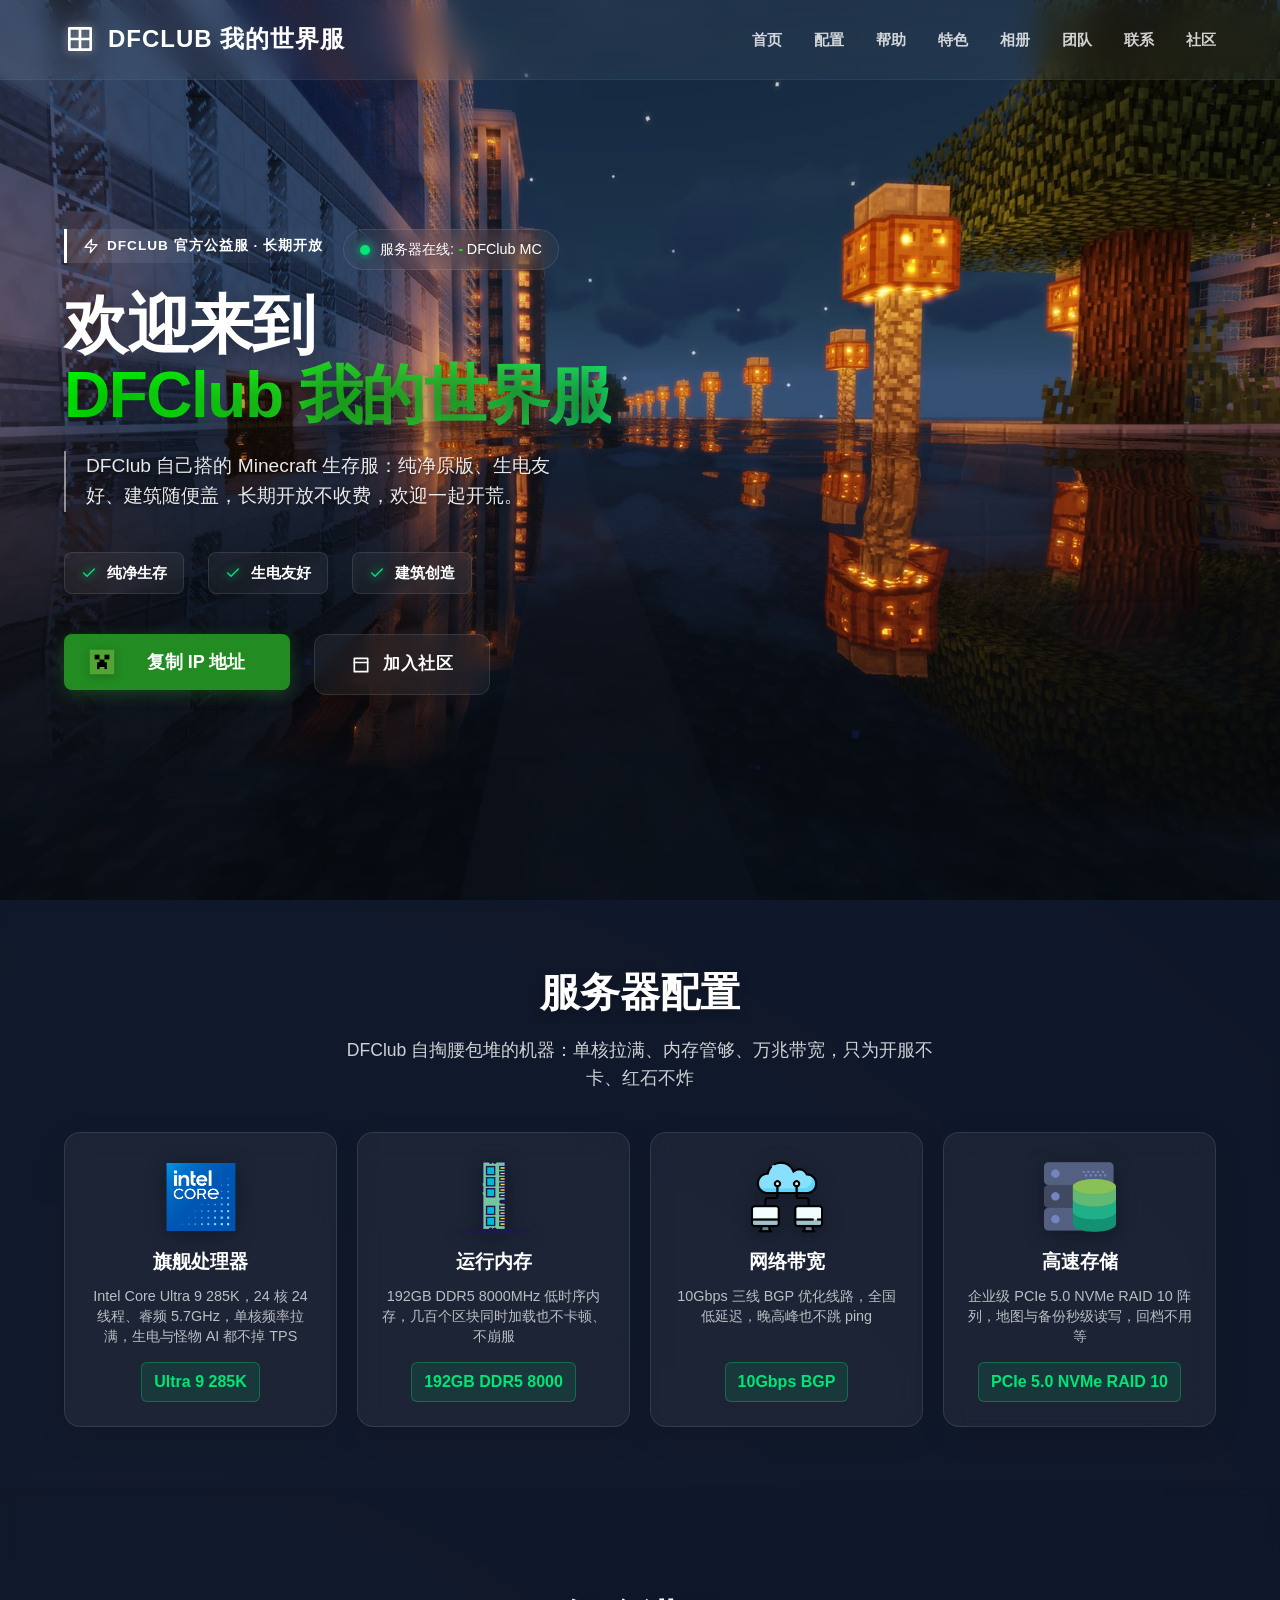
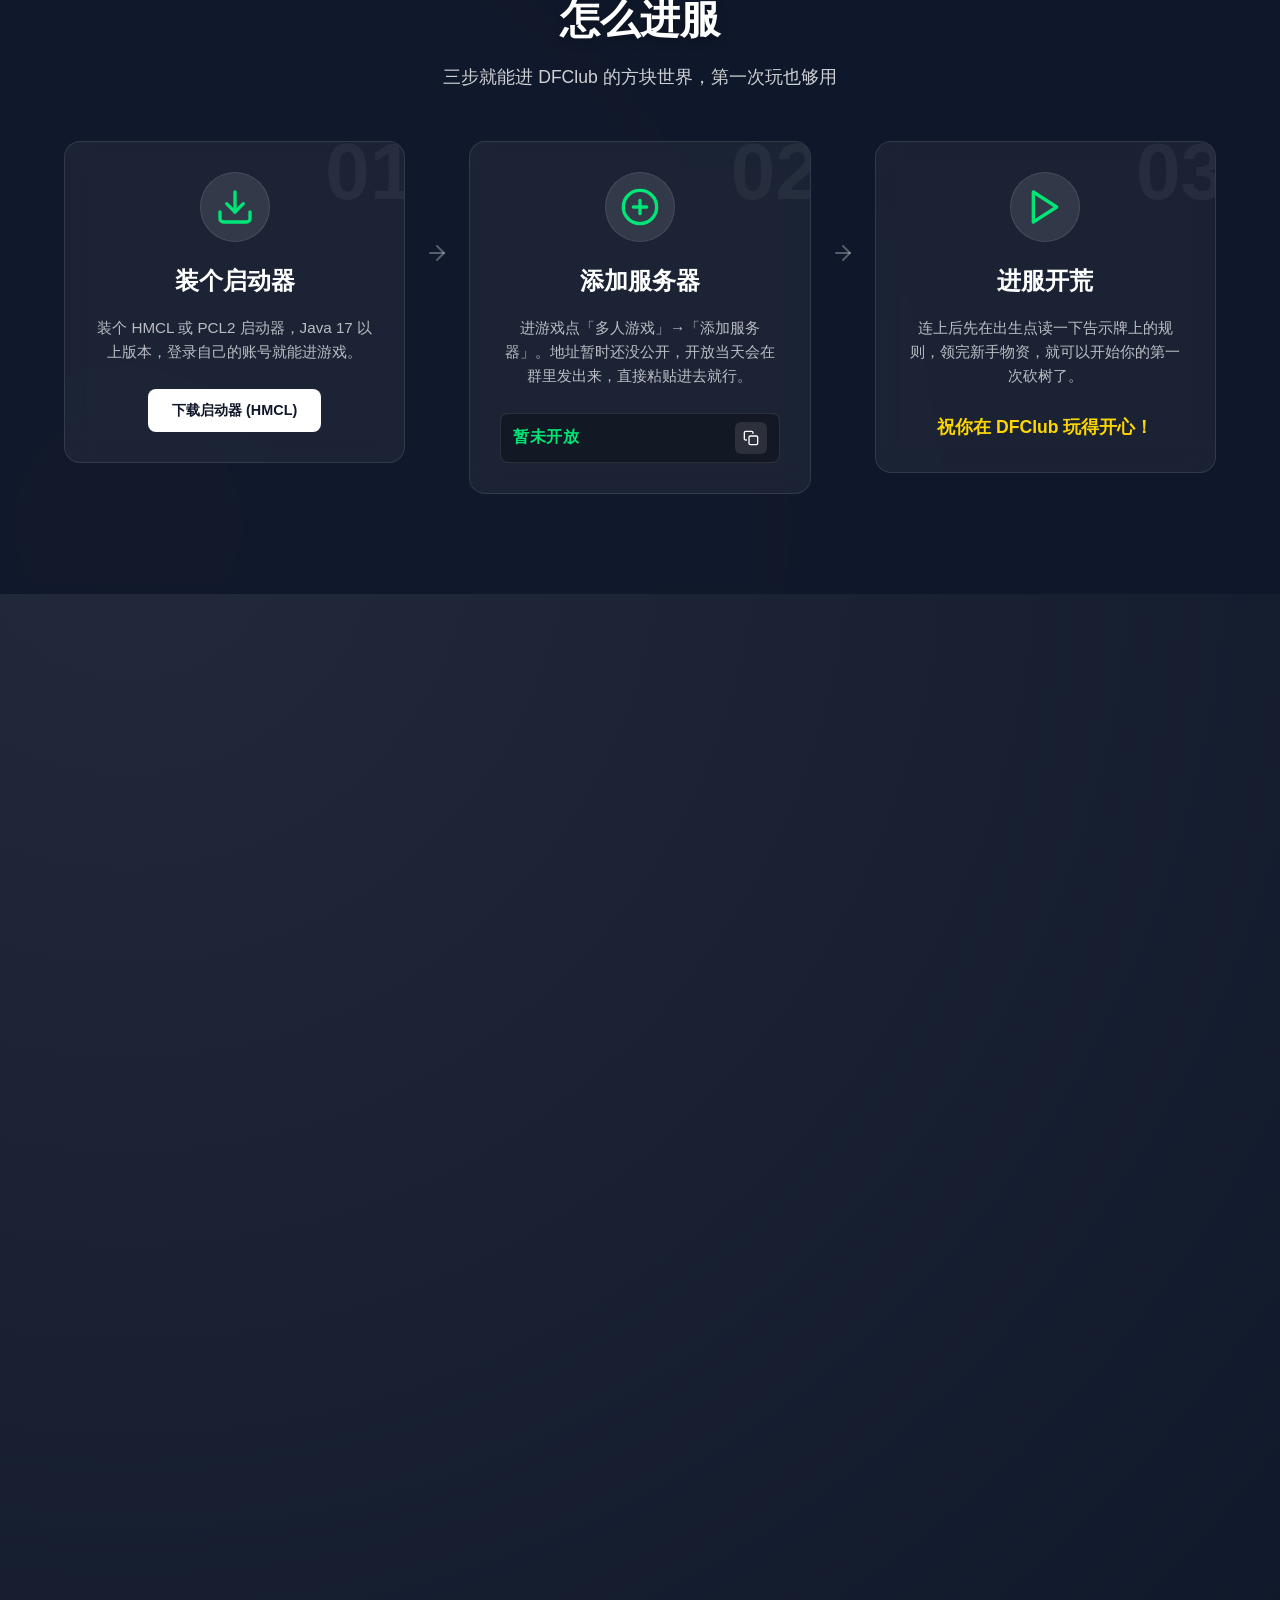
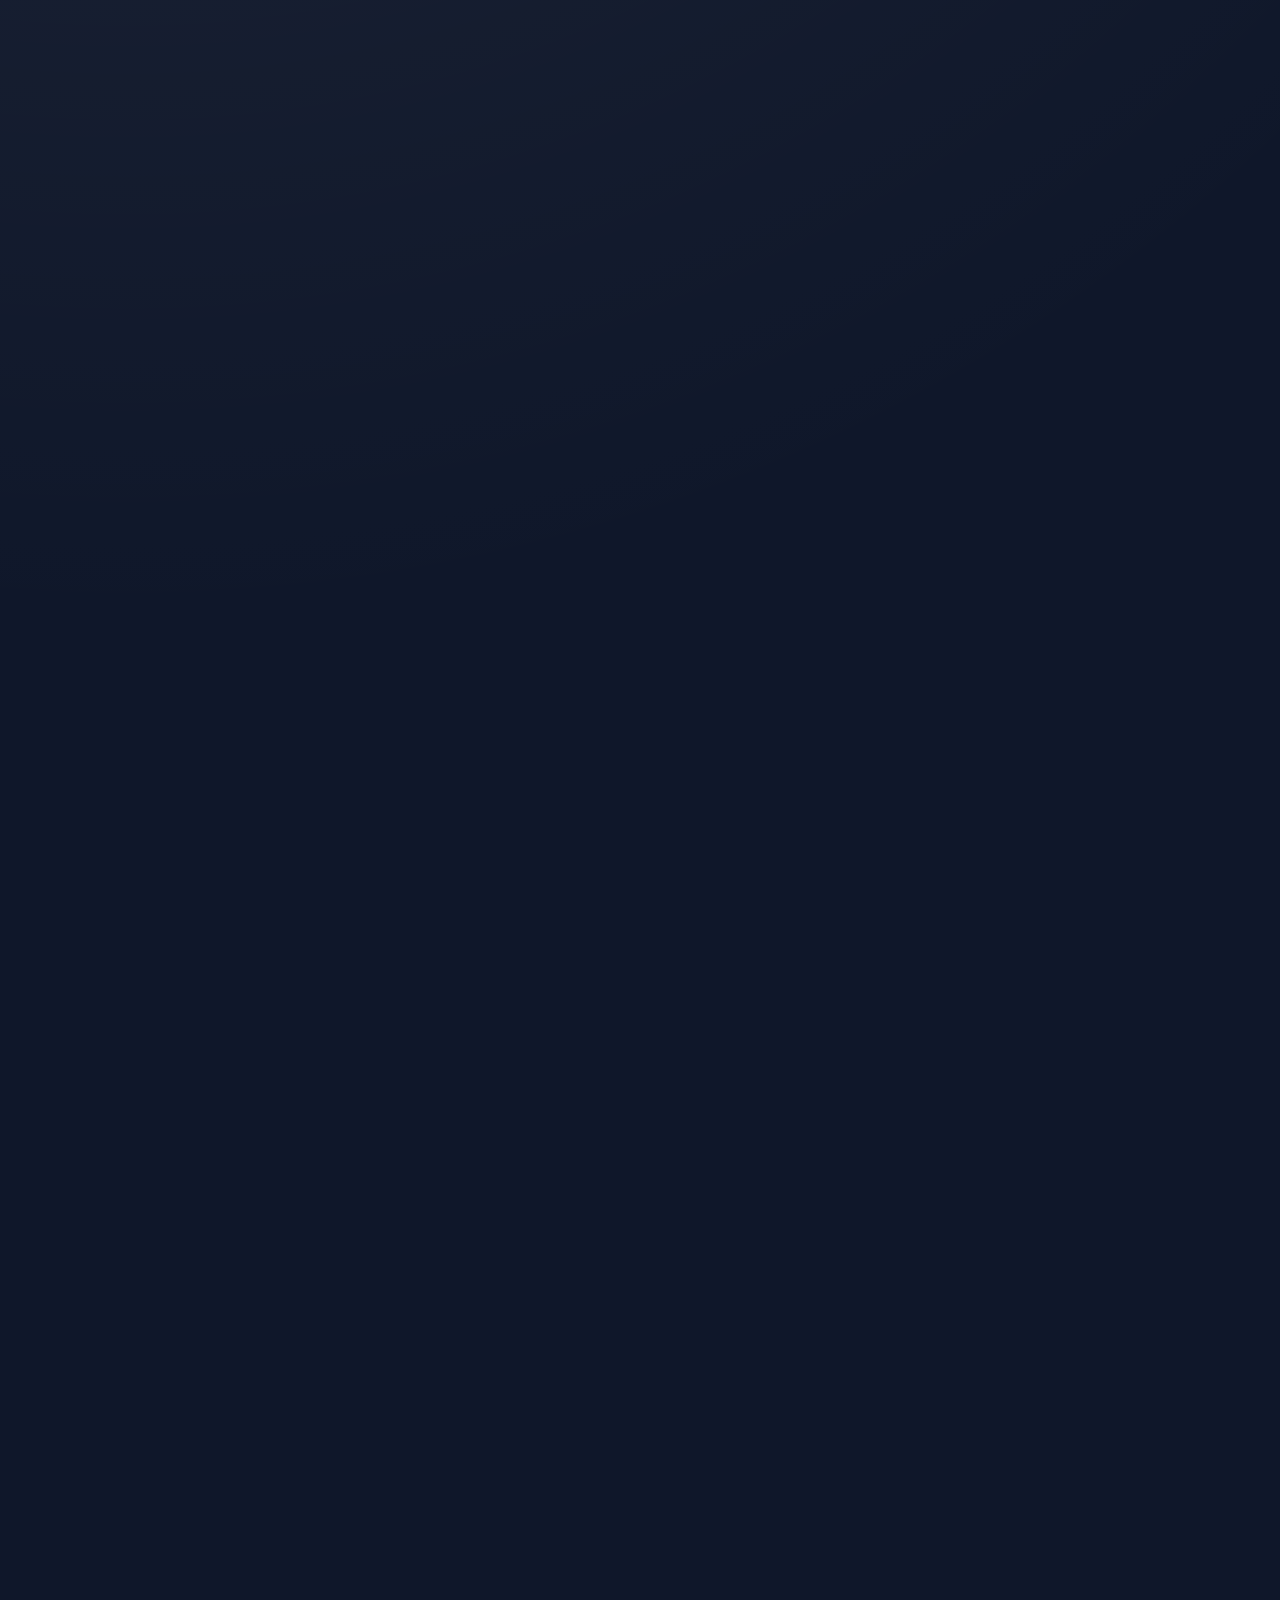
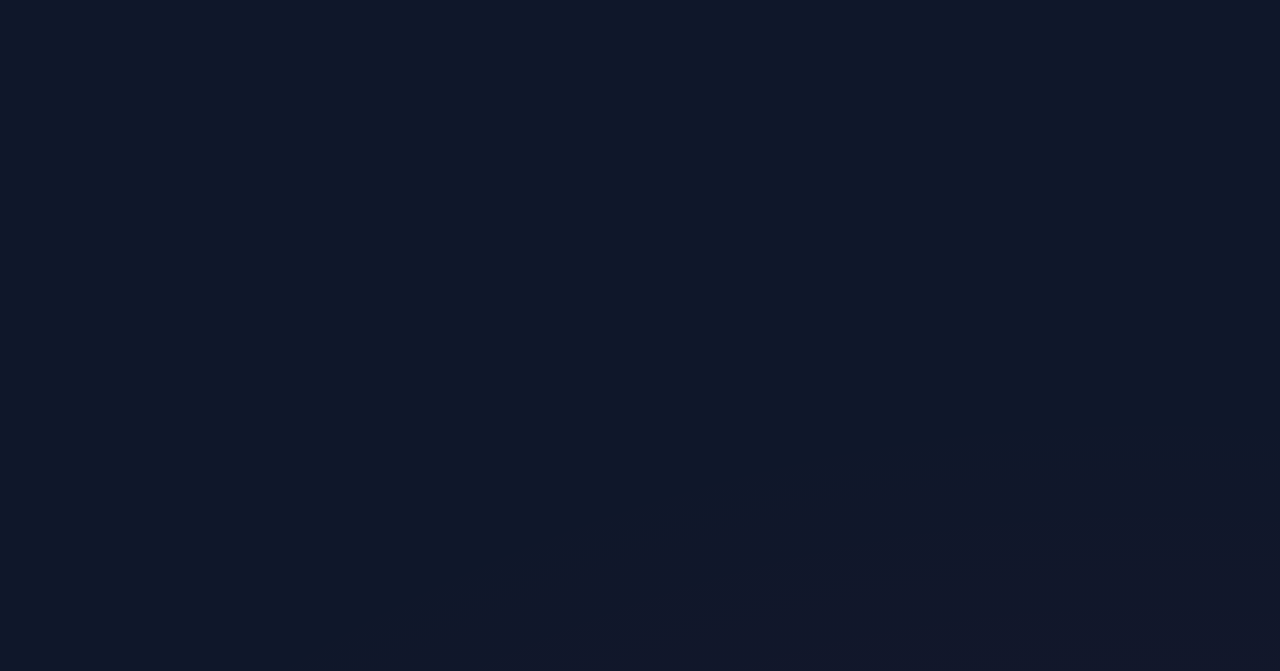
==== commit 78e9aa81: "feat: 每位成员一个独立成员页（原生 POST 到团队邮箱）；团队卡「联系我」指向各自页面" ====
--- a/index.html
+++ b/index.html
@@ -414,7 +414,7 @@
                         <h3 class="team-name">有钱的e1狙击枪</h3>
                         <p class="team-role">服主 · Server Owner</p>
                         <p class="team-desc">拍板开服的那个人：定服务器方向、出机器和带宽的钱，也在群里答「到底什么时候开新档」。</p>
-                        <a href="#" class="team-contact-btn">联系我</a>
+                        <a href="members/owner.html" class="team-contact-btn">联系我</a>
                     </div>
                     <!-- Team Member 2 -->
                     <div class="team-card">
@@ -424,7 +424,7 @@
                         <h3 class="team-name">锦鲤~嫣然</h3>
                         <p class="team-role">副服主 · Co-Owner</p>
                         <p class="team-desc">排期、招人和新人带教都归她；服主不在线的时候，服务器谁说了算——她。</p>
-                        <a href="#" class="team-contact-btn">联系我</a>
+                        <a href="members/co-owner.html" class="team-contact-btn">联系我</a>
                     </div>
                     <!-- Team Member 3 -->
                     <div class="team-card">
@@ -434,7 +434,7 @@
                         <h3 class="team-name">MC第一入</h3>
                         <p class="team-role">版本验收 · QA Lead</p>
                         <p class="team-desc">新版本和新插件上线前先过他那关：出生点能不能走、刷怪塔还炸不炸、红石还转不转。</p>
-                        <a href="#" class="team-contact-btn">联系我</a>
+                        <a href="members/qa.html" class="team-contact-btn">联系我</a>
                     </div>
                     <!-- Team Member 4 -->
                     <div class="team-card">
@@ -444,7 +444,7 @@
                         <h3 class="team-name">闲趣饼干asdjkl</h3>
                         <p class="team-role">资产与领地 · Admin</p>
                         <p class="team-desc">管账号白名单、领地权限和资源分配，谁被误封、谁的箱子被撬，找他处理最快。</p>
-                        <a href="#" class="team-contact-btn">联系我</a>
+                        <a href="members/economy.html" class="team-contact-btn">联系我</a>
                     </div>
                     <!-- Team Member 5 -->
                     <div class="team-card">
@@ -454,7 +454,7 @@
                         <h3 class="team-name">visd徐</h3>
                         <p class="team-role">技术管理 · Technical Admin</p>
                         <p class="team-desc">插件、生电优化、备份与回档都归他；TPS 一掉，第一个冲进后台的就是这个人。</p>
-                        <a href="#" class="team-contact-btn">联系我</a>
+                        <a href="members/tech.html" class="team-contact-btn">联系我</a>
                     </div>
                     <!-- Team Member 6 -->
                     <div class="team-card">
@@ -464,7 +464,7 @@
                         <h3 class="team-name">刘老师3451</h3>
                         <p class="team-role">建筑管理 · Builder</p>
                         <p class="team-desc">主城、出生点和公共工程的设计施工，也负责审核玩家投稿的建筑能不能上墙。</p>
-                        <a href="#" class="team-contact-btn">联系我</a>
+                        <a href="members/builder.html" class="team-contact-btn">联系我</a>
                     </div>
                     <!-- Team Member 7 -->
                     <div class="team-card">
@@ -474,7 +474,7 @@
                         <h3 class="team-name">冷雨舒</h3>
                         <p class="team-role">活动策划 · Event Host</p>
                         <p class="team-desc">节日活动、建筑比赛和群公告都由他发起，服务器里最会搞气氛的一个。</p>
-                        <a href="#" class="team-contact-btn">联系我</a>
+                        <a href="members/event.html" class="team-contact-btn">联系我</a>
                     </div>
                     <!-- Team Member 8 -->
                     <div class="team-card">
@@ -484,7 +484,7 @@
                         <h3 class="team-name">牛牛</h3>
                         <p class="team-role">气氛组 · Vibe Officer</p>
                         <p class="team-desc">不开荒也不搬砖，专职在群里整活、在出生点陪聊，服务器的快乐基本由他提供。</p>
-                        <a href="#" class="team-contact-btn">联系我</a>
+                        <a href="members/vibe.html" class="team-contact-btn">联系我</a>
                     </div>
                 </div>
             </div>
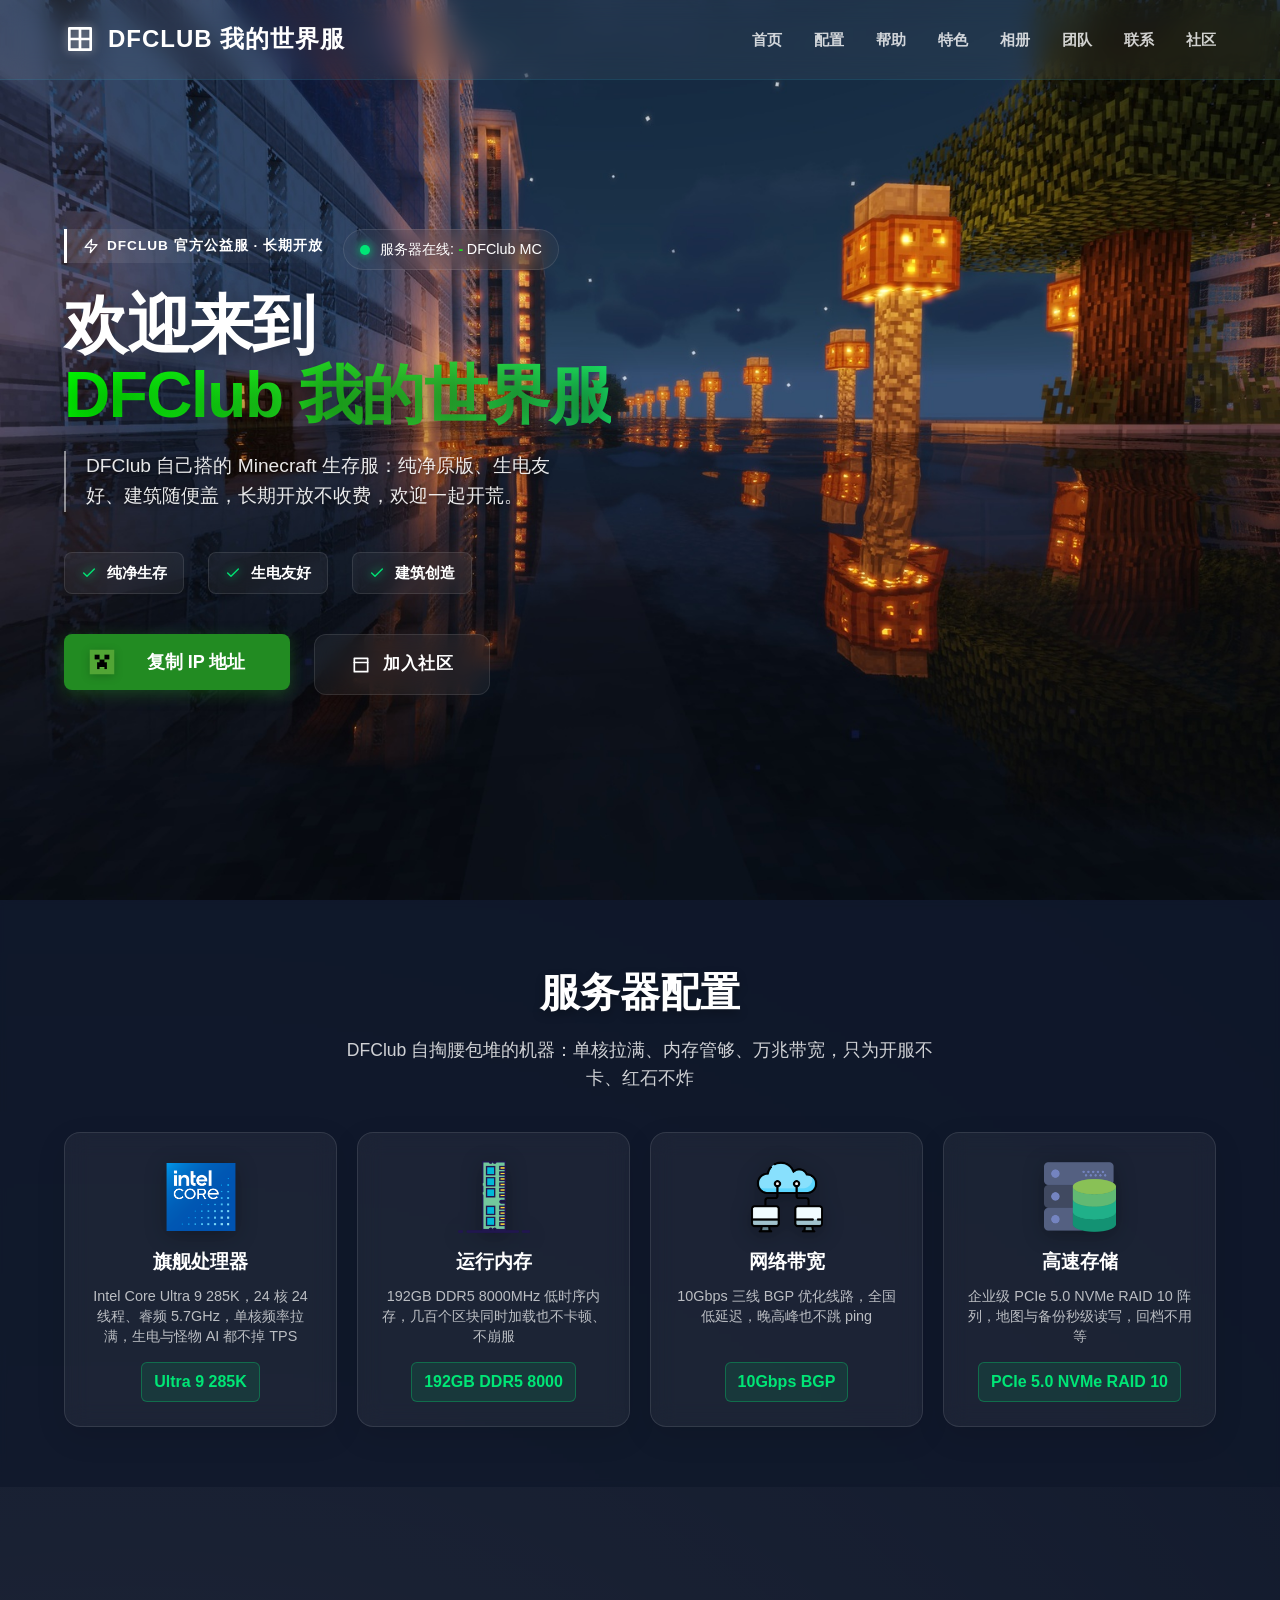
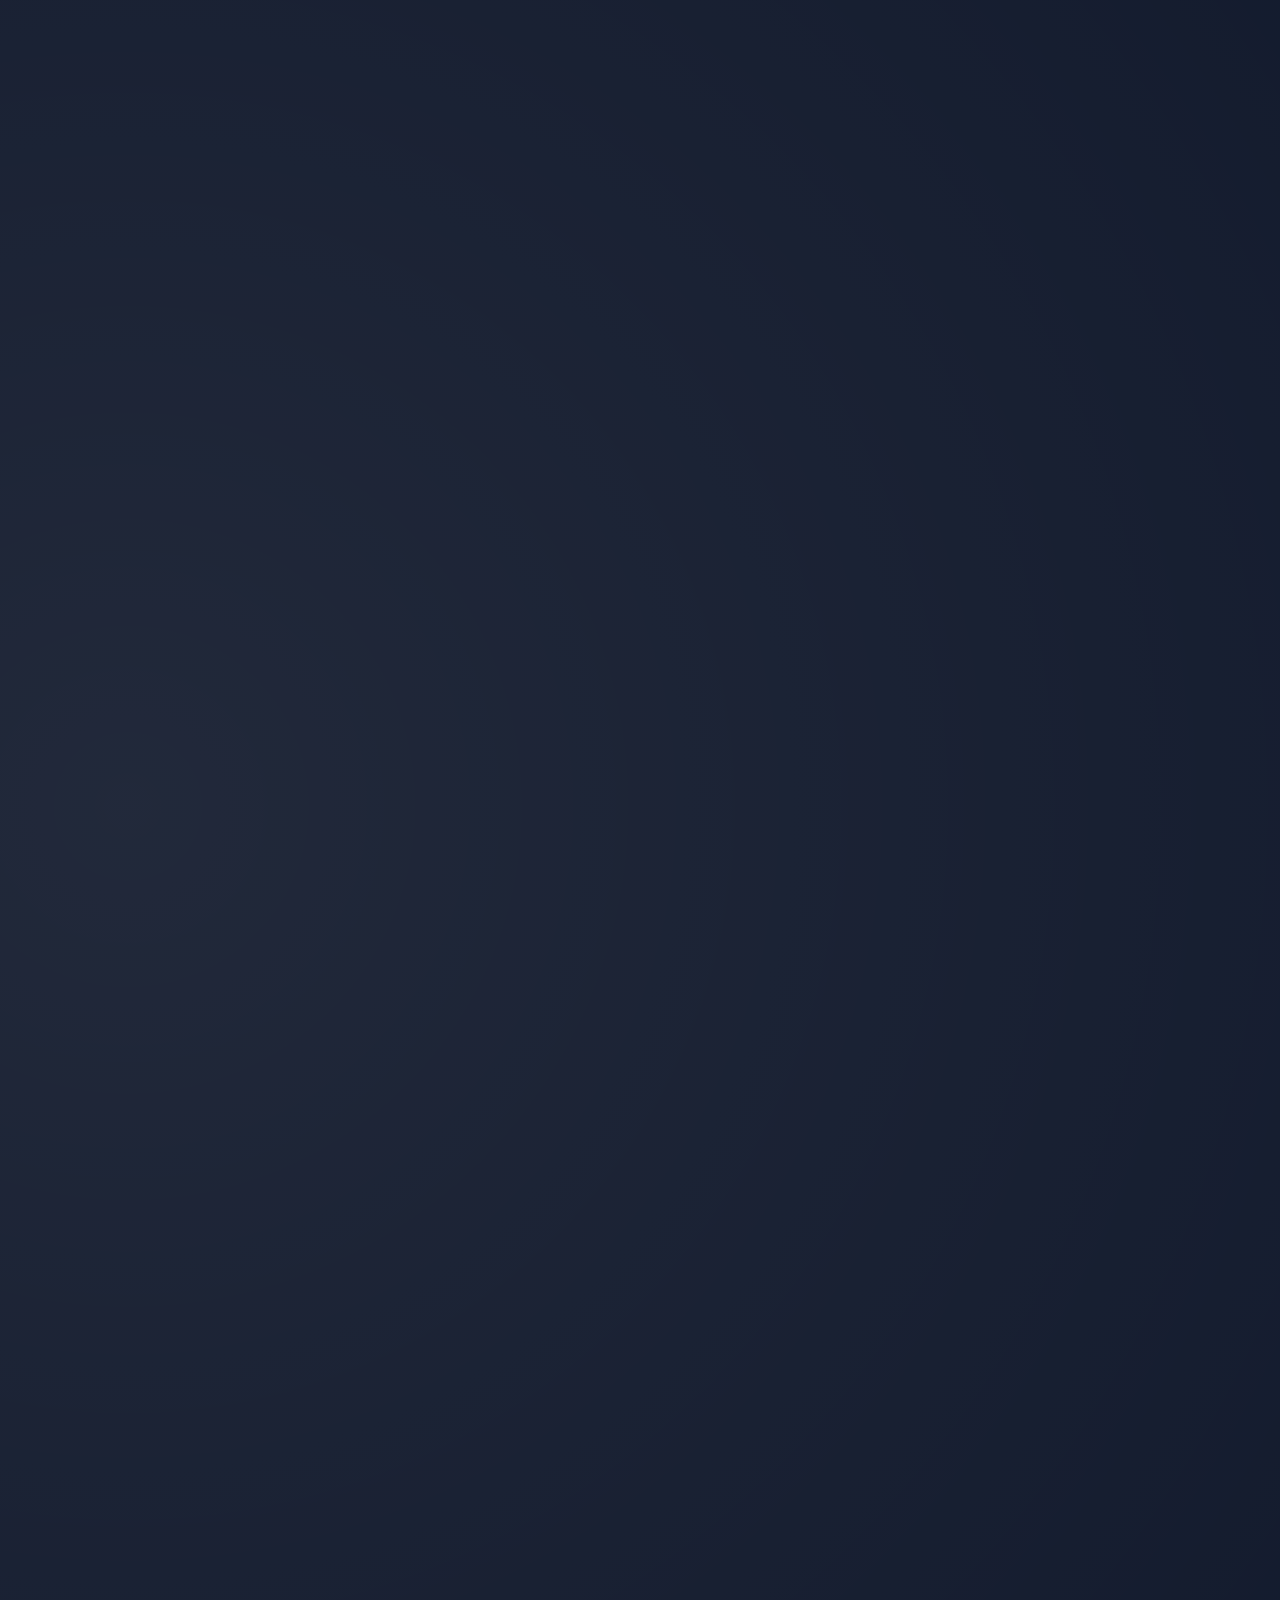
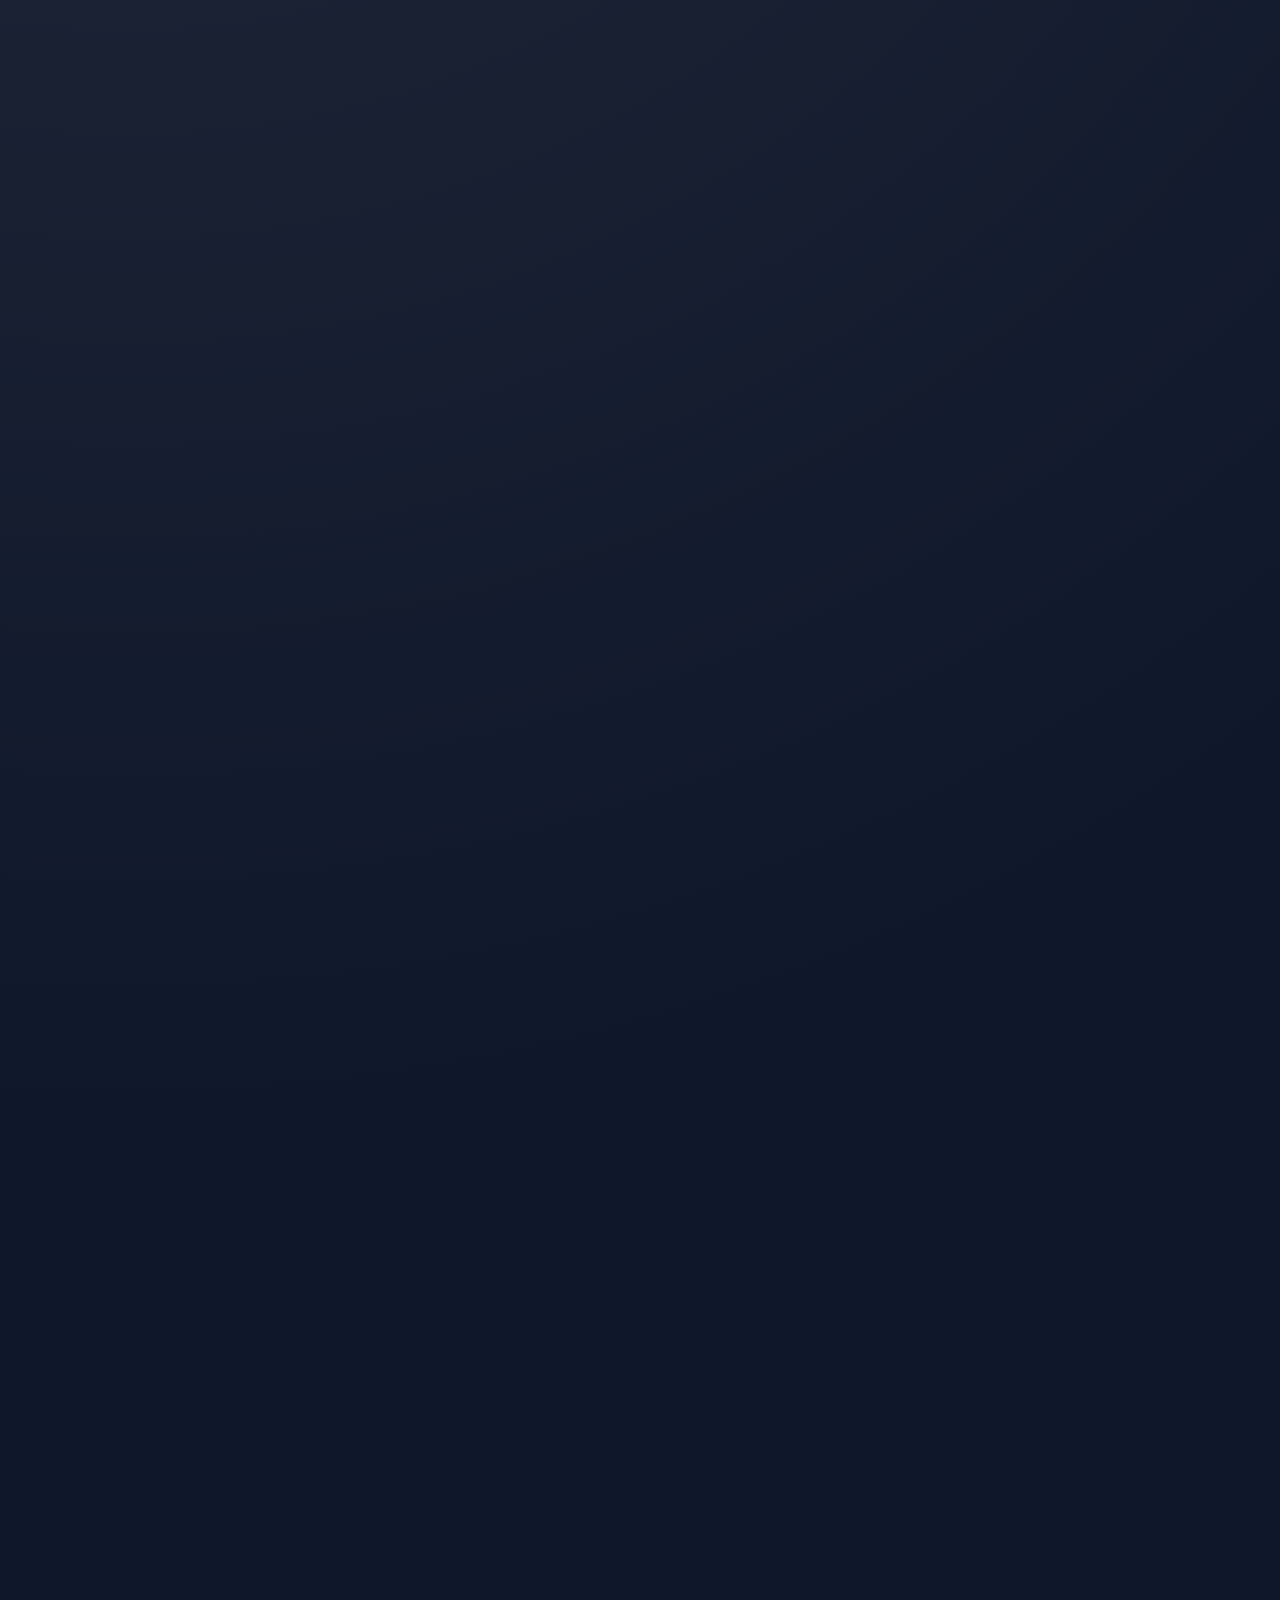
==== commit 3d2e9bc4: "fix: 团队卡改由 page-text 的 contact_link 驱动（safeLink 支持站内相对页面）；script.js?v=12" ====
--- a/index.html
+++ b/index.html
@@ -27,7 +27,7 @@
     <!-- 预加载主样式表（v=3 是缓存版本号，改样式后可改数字强制刷新） -->
     <link rel="preload" href="style.css?v=6" as="style">
     <!-- 预加载主脚本 -->
-    <link rel="preload" href="script.js?v=11" as="script">
+    <link rel="preload" href="script.js?v=12" as="script">
     <!-- 预加载首屏背景大图，优先级设为 high -->
     <link rel="preload" href="./png/c6d2dd6a664242e2e5faa640d28c340b.jpg" as="image" fetchpriority="high">
     
@@ -708,6 +708,6 @@
     <!-- 页面文案覆盖层：由「同步页面.bat」从本文件抽取生成，必须排在 data.js 之后 -->
     <script src="page-text.js"></script>
     <!-- 主脚本：defer 延迟执行，等 DOM 解析完再跑 -->
-    <script src="script.js?v=11" defer></script>
+    <script src="script.js?v=12" defer></script>
 </body>
 </html>
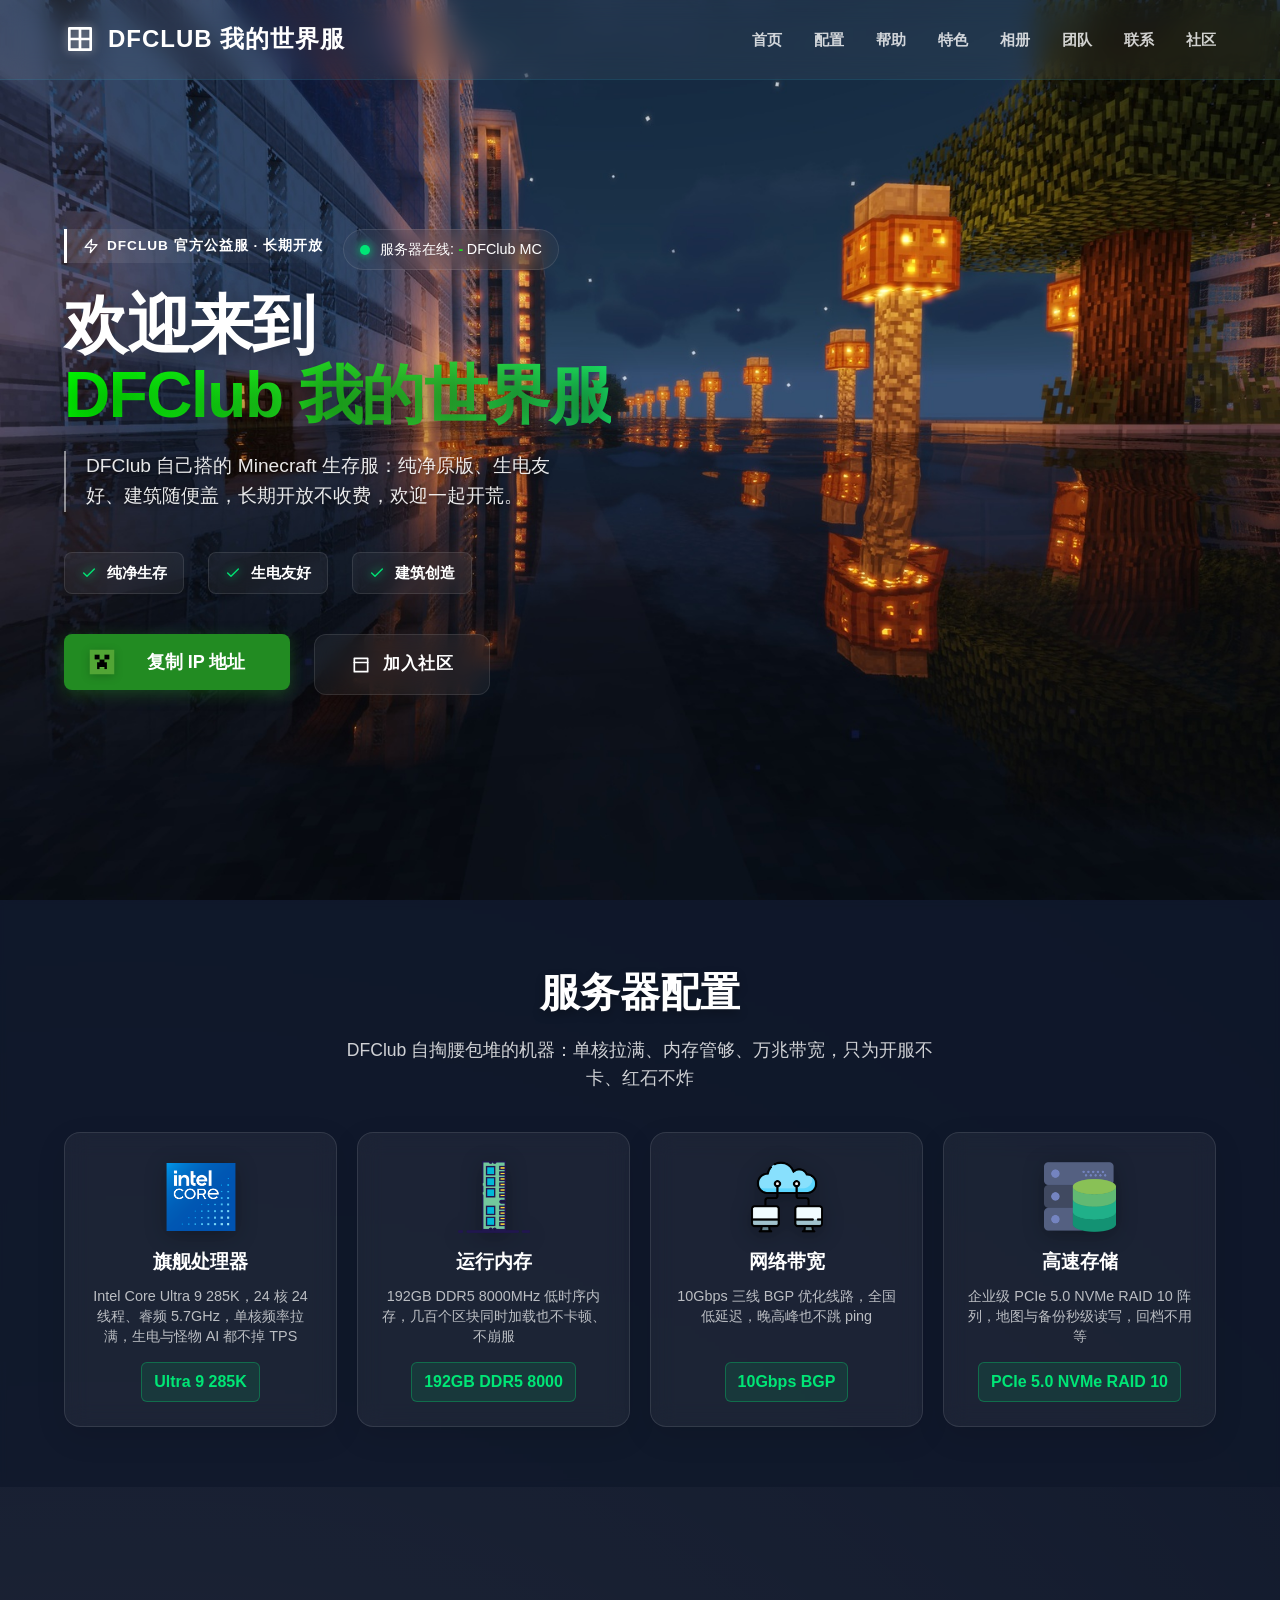
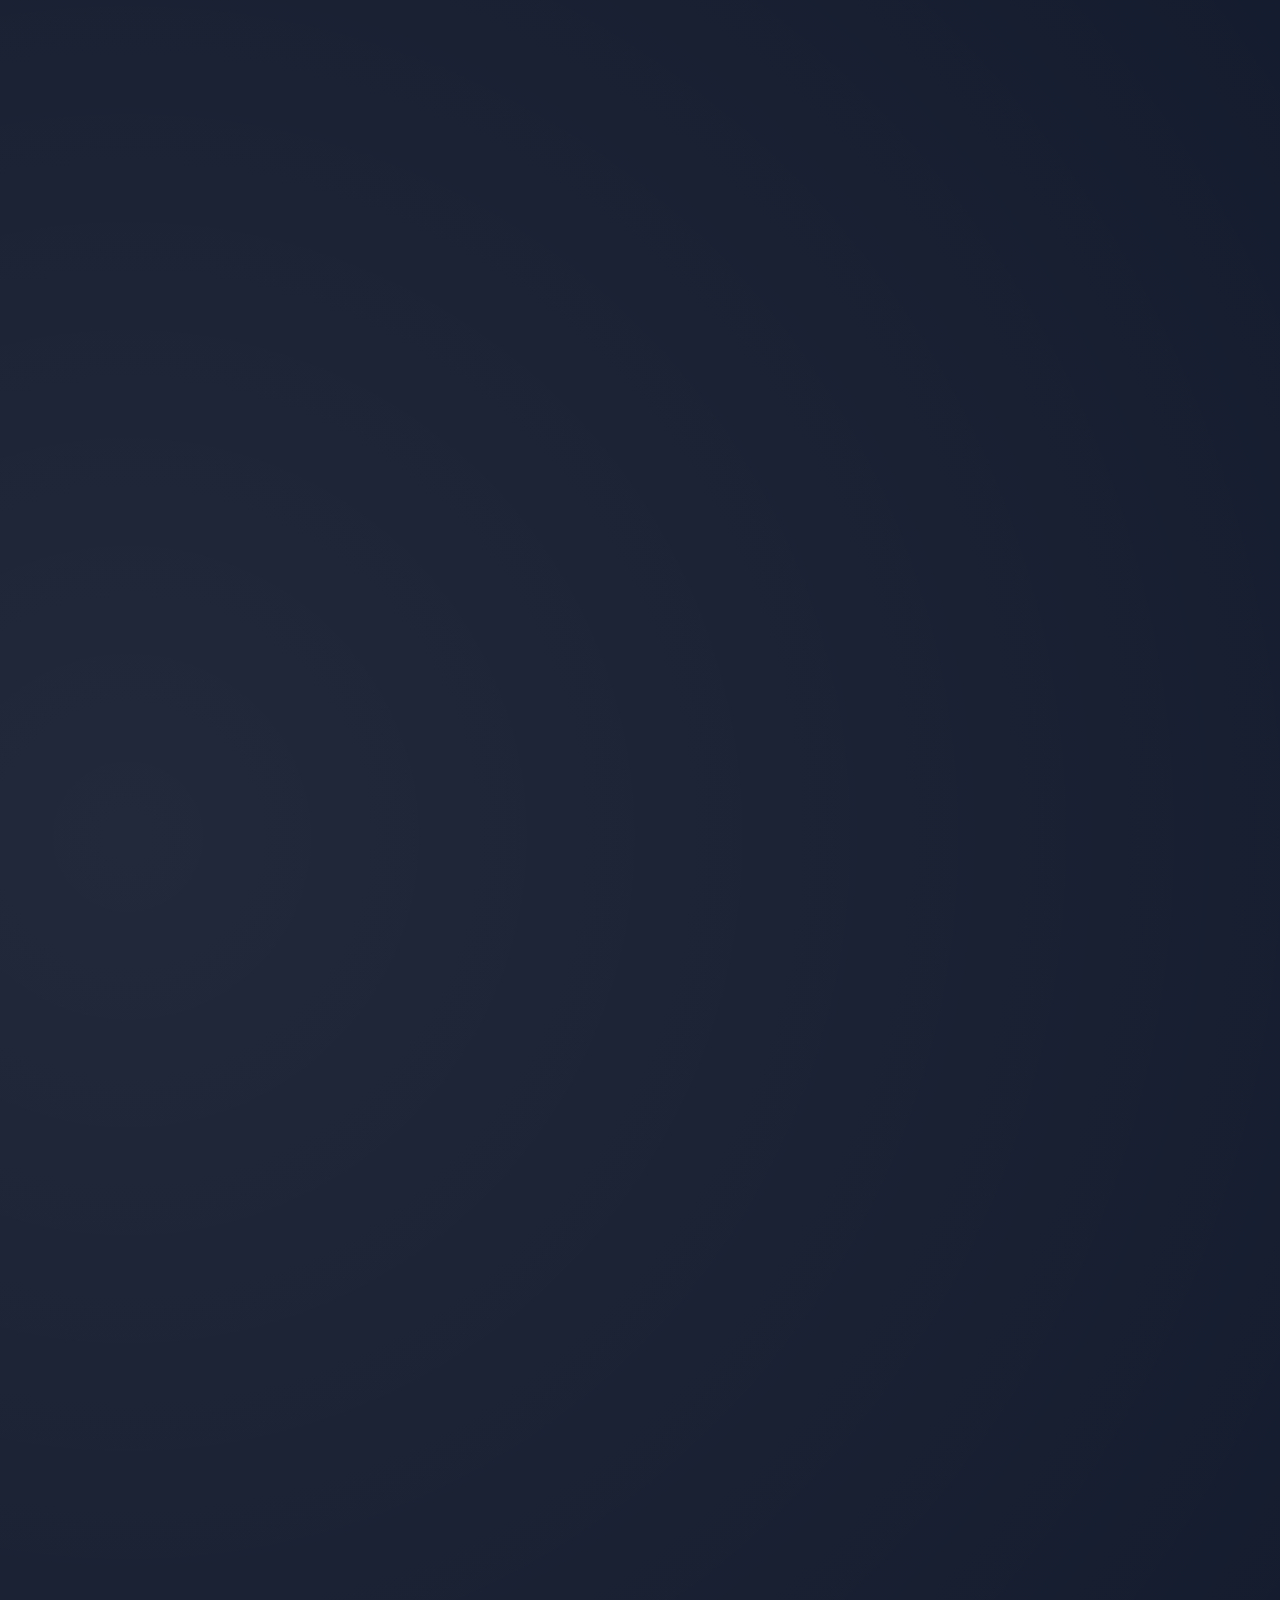
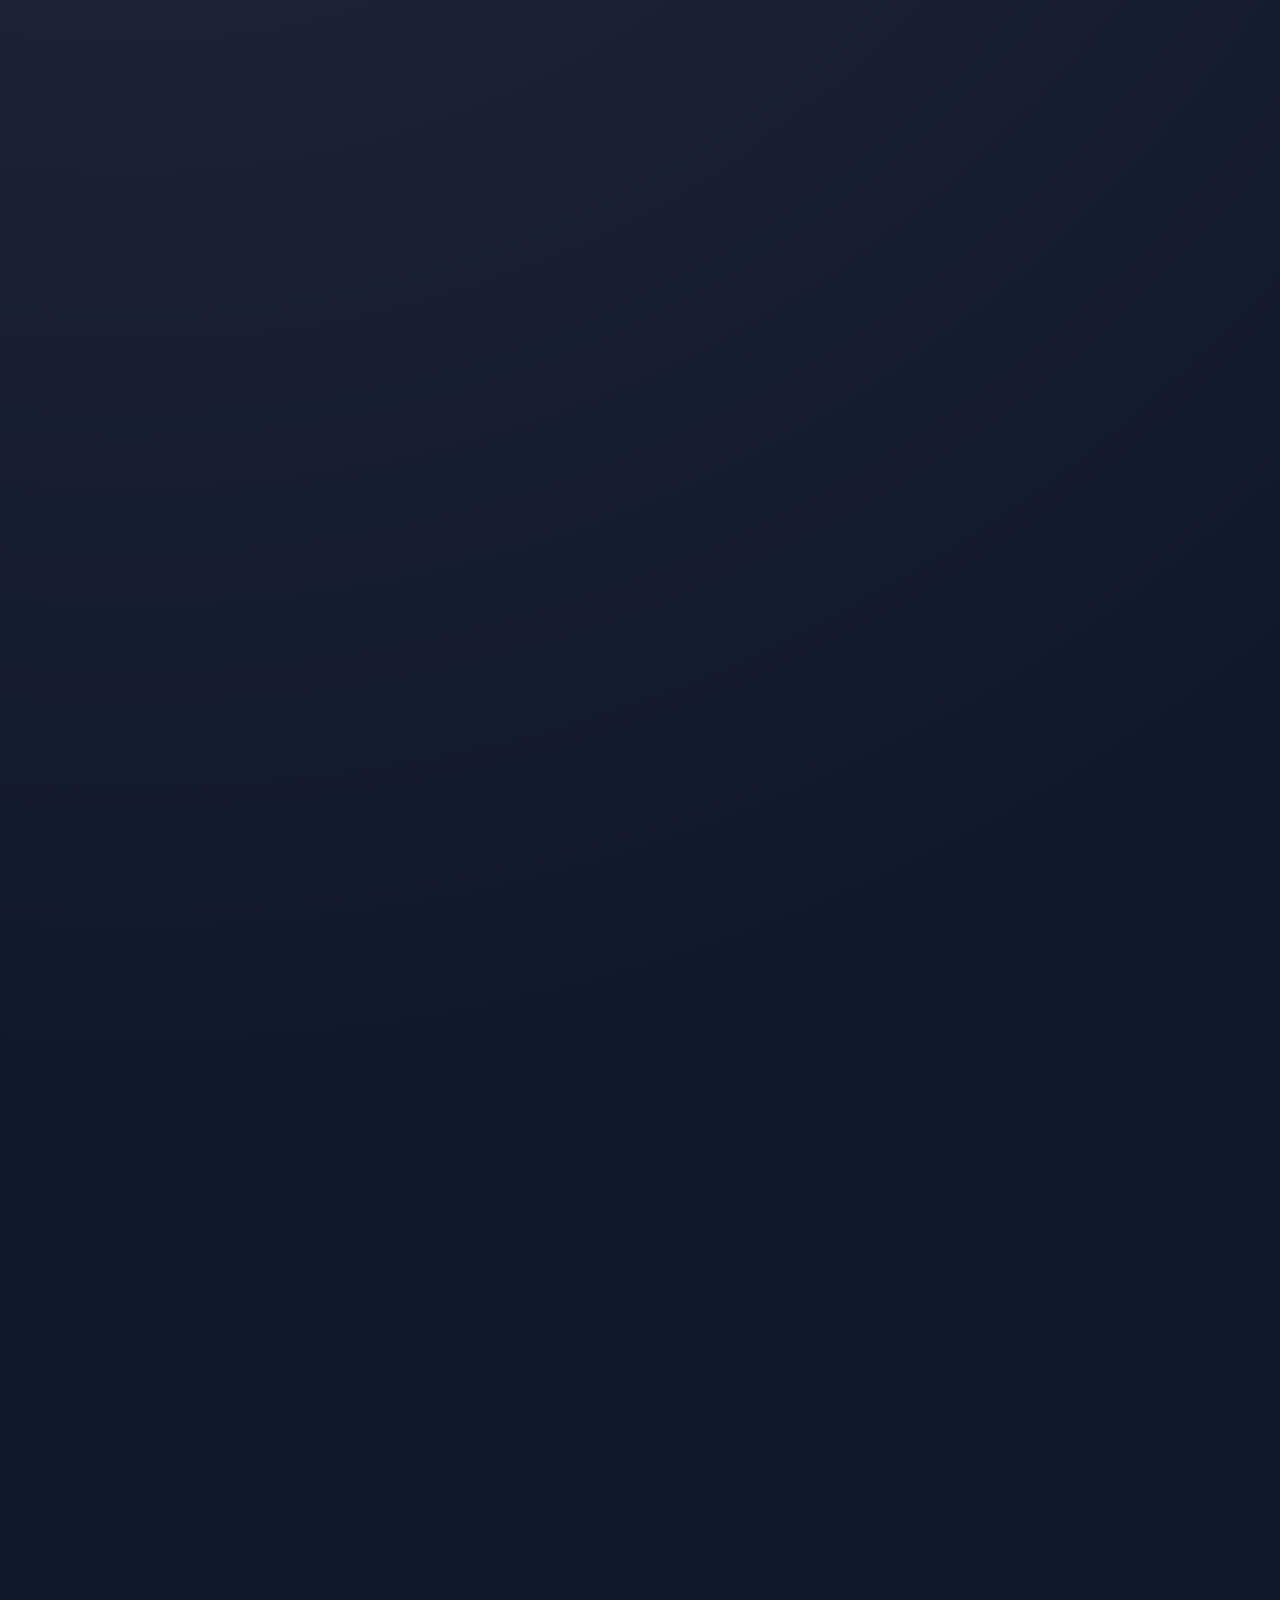
==== commit 123471a8: "feat: 团队轮播下加「查看全部 8 位成员」入口，新增 members/ 名单页；style.css 抬到 v7" ====
--- a/index.html
+++ b/index.html
@@ -25,14 +25,14 @@
     <link rel="dns-prefetch" href="https://mc.163.com">
     <link rel="dns-prefetch" href="https://www.minecraft.net">
     <!-- 预加载主样式表（v=3 是缓存版本号，改样式后可改数字强制刷新） -->
-    <link rel="preload" href="style.css?v=6" as="style">
+    <link rel="preload" href="style.css?v=7" as="style">
     <!-- 预加载主脚本 -->
     <link rel="preload" href="script.js?v=12" as="script">
     <!-- 预加载首屏背景大图，优先级设为 high -->
     <link rel="preload" href="./png/c6d2dd6a664242e2e5faa640d28c340b.jpg" as="image" fetchpriority="high">
     
     <!-- 真正引入样式表 -->
-    <link rel="stylesheet" href="style.css?v=6">
+    <link rel="stylesheet" href="style.css?v=7">
     
     <!-- Structured Data (JSON-LD) -->
     <script type="application/ld+json">
@@ -487,6 +487,12 @@
                         <a href="members/vibe.html" class="team-contact-btn">联系我</a>
                     </div>
                 </div>
+            </div>
+
+            <!-- 名单入口：轮播会一直转，找不到人时点这里进完整名单 -->
+            <div class="team-more scroll-fade-up delay-300">
+                <a class="team-more-btn" href="members/">查看全部 8 位成员 →</a>
+                <p class="team-more-note">轮播一直转，想找谁直接看名单：每人一个独立页面，写清他在服里负责什么，也能直接留言给他。</p>
             </div>
         </div>
     </section>
--- a/style.css
+++ b/style.css
@@ -932,3 +932,45 @@
     align-items: center;
     justify-content: center;
 }
+
+/* ========== 团队轮播下方的「查看全部成员」入口 ========== */
+.team-more {
+    display: flex;
+    flex-direction: column;
+    align-items: center;
+    gap: 12px;
+    margin-top: 44px;
+}
+/* 按钮：白底胶囊，和卡片里的「联系我」同一语言 */
+.team-more-btn {
+    display: inline-flex;
+    align-items: center;
+    gap: 8px;
+    padding: 13px 30px;
+    border-radius: 30px;
+    background: #ffffff;
+    color: #0f172a;
+    font-weight: 700;
+    font-size: 0.95rem;
+    text-decoration: none;
+    box-shadow: 0 4px 6px rgba(0, 0, 0, 0.1);
+    transition: all 0.3s ease;
+}
+.team-more-btn:hover {
+    transform: translateY(-3px) scale(1.03);
+    box-shadow: 0 12px 24px rgba(255, 255, 255, 0.28);
+    background: #f8fafc;
+}
+/* 小字说明：告诉用户名单页里能干什么 */
+.team-more-note {
+    margin: 0;
+    max-width: 520px;
+    text-align: center;
+    font-size: 0.82rem;
+    line-height: 1.7;
+    color: rgba(255, 255, 255, 0.55);
+}
+@media (max-width: 768px) {
+    .team-more { margin-top: 32px; }
+    .team-more-btn { padding: 11px 24px; font-size: 0.88rem; }
+}
--- a/style.css
+++ b/style.css
@@ -932,3 +932,45 @@
     align-items: center;
     justify-content: center;
 }
+
+/* ========== 团队轮播下方的「查看全部成员」入口 ========== */
+.team-more {
+    display: flex;
+    flex-direction: column;
+    align-items: center;
+    gap: 12px;
+    margin-top: 44px;
+}
+/* 按钮：白底胶囊，和卡片里的「联系我」同一语言 */
+.team-more-btn {
+    display: inline-flex;
+    align-items: center;
+    gap: 8px;
+    padding: 13px 30px;
+    border-radius: 30px;
+    background: #ffffff;
+    color: #0f172a;
+    font-weight: 700;
+    font-size: 0.95rem;
+    text-decoration: none;
+    box-shadow: 0 4px 6px rgba(0, 0, 0, 0.1);
+    transition: all 0.3s ease;
+}
+.team-more-btn:hover {
+    transform: translateY(-3px) scale(1.03);
+    box-shadow: 0 12px 24px rgba(255, 255, 255, 0.28);
+    background: #f8fafc;
+}
+/* 小字说明：告诉用户名单页里能干什么 */
+.team-more-note {
+    margin: 0;
+    max-width: 520px;
+    text-align: center;
+    font-size: 0.82rem;
+    line-height: 1.7;
+    color: rgba(255, 255, 255, 0.55);
+}
+@media (max-width: 768px) {
+    .team-more { margin-top: 32px; }
+    .team-more-btn { padding: 11px 24px; font-size: 0.88rem; }
+}
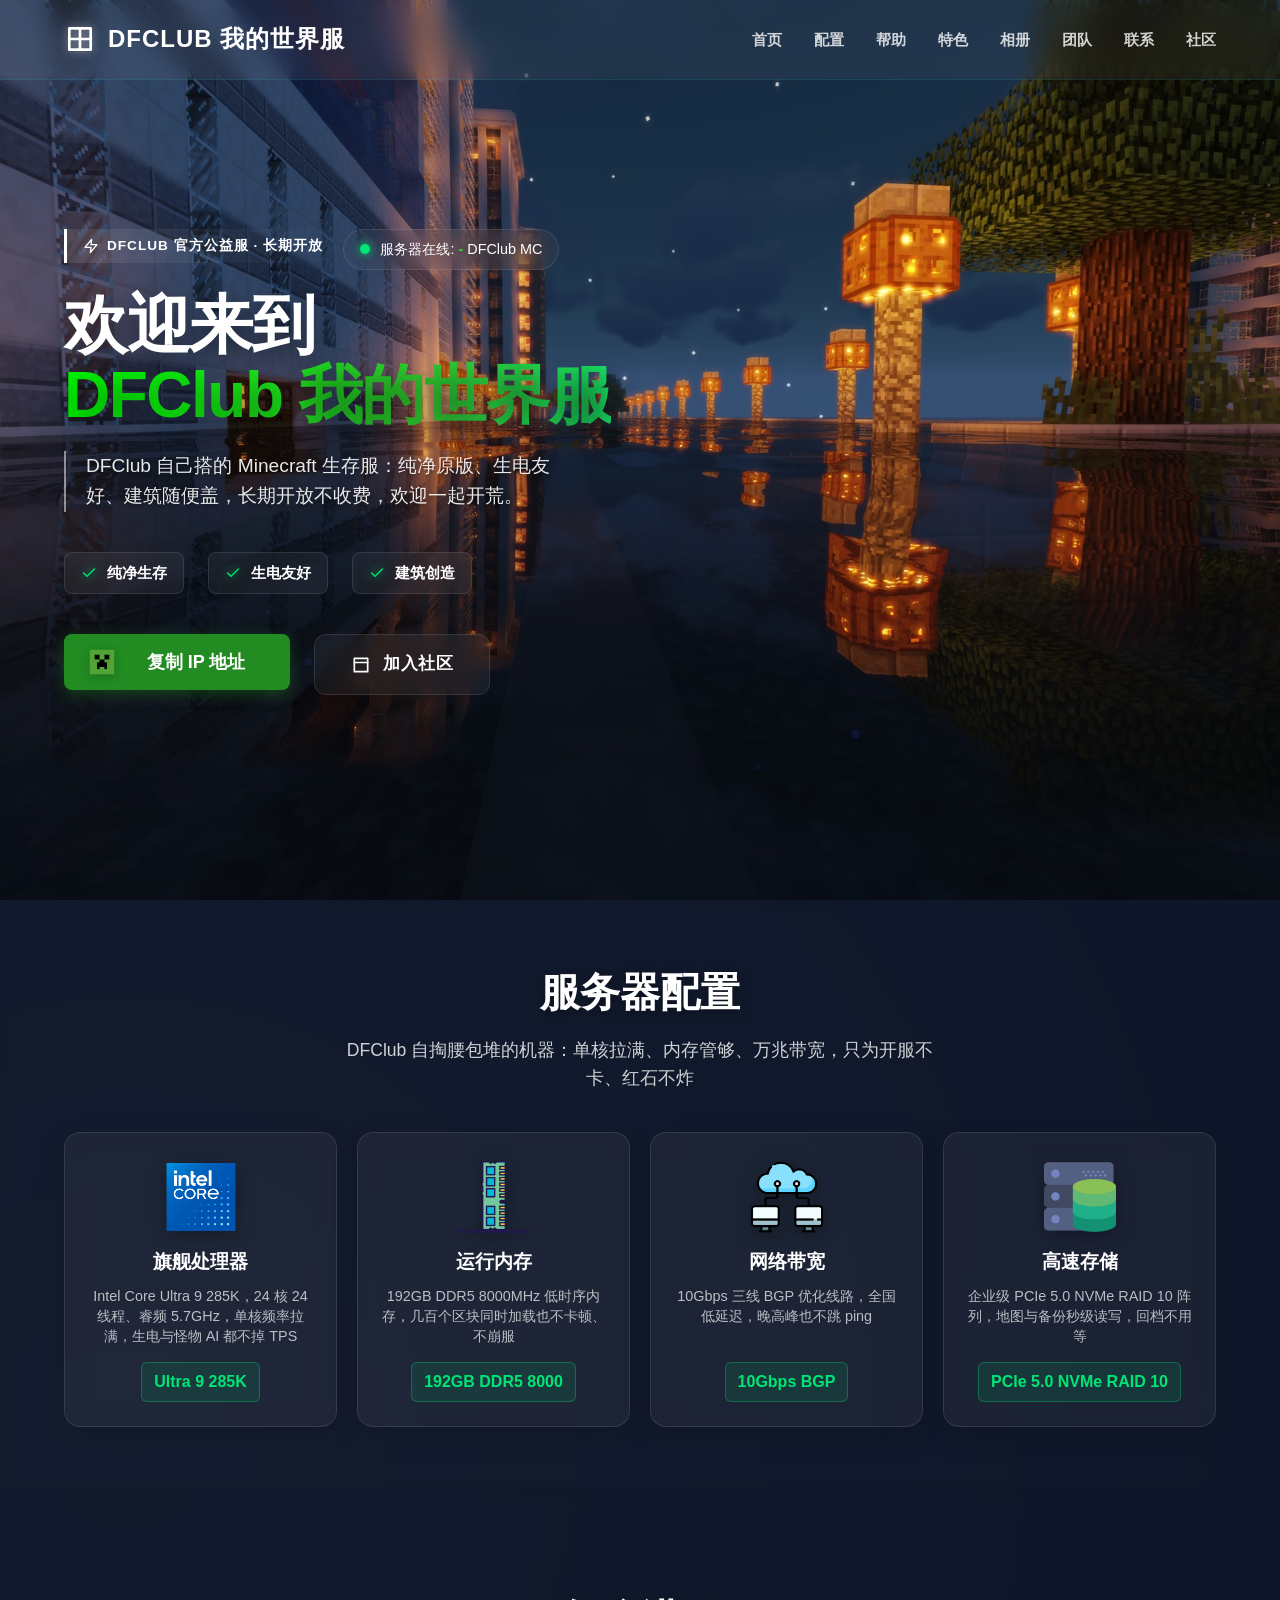
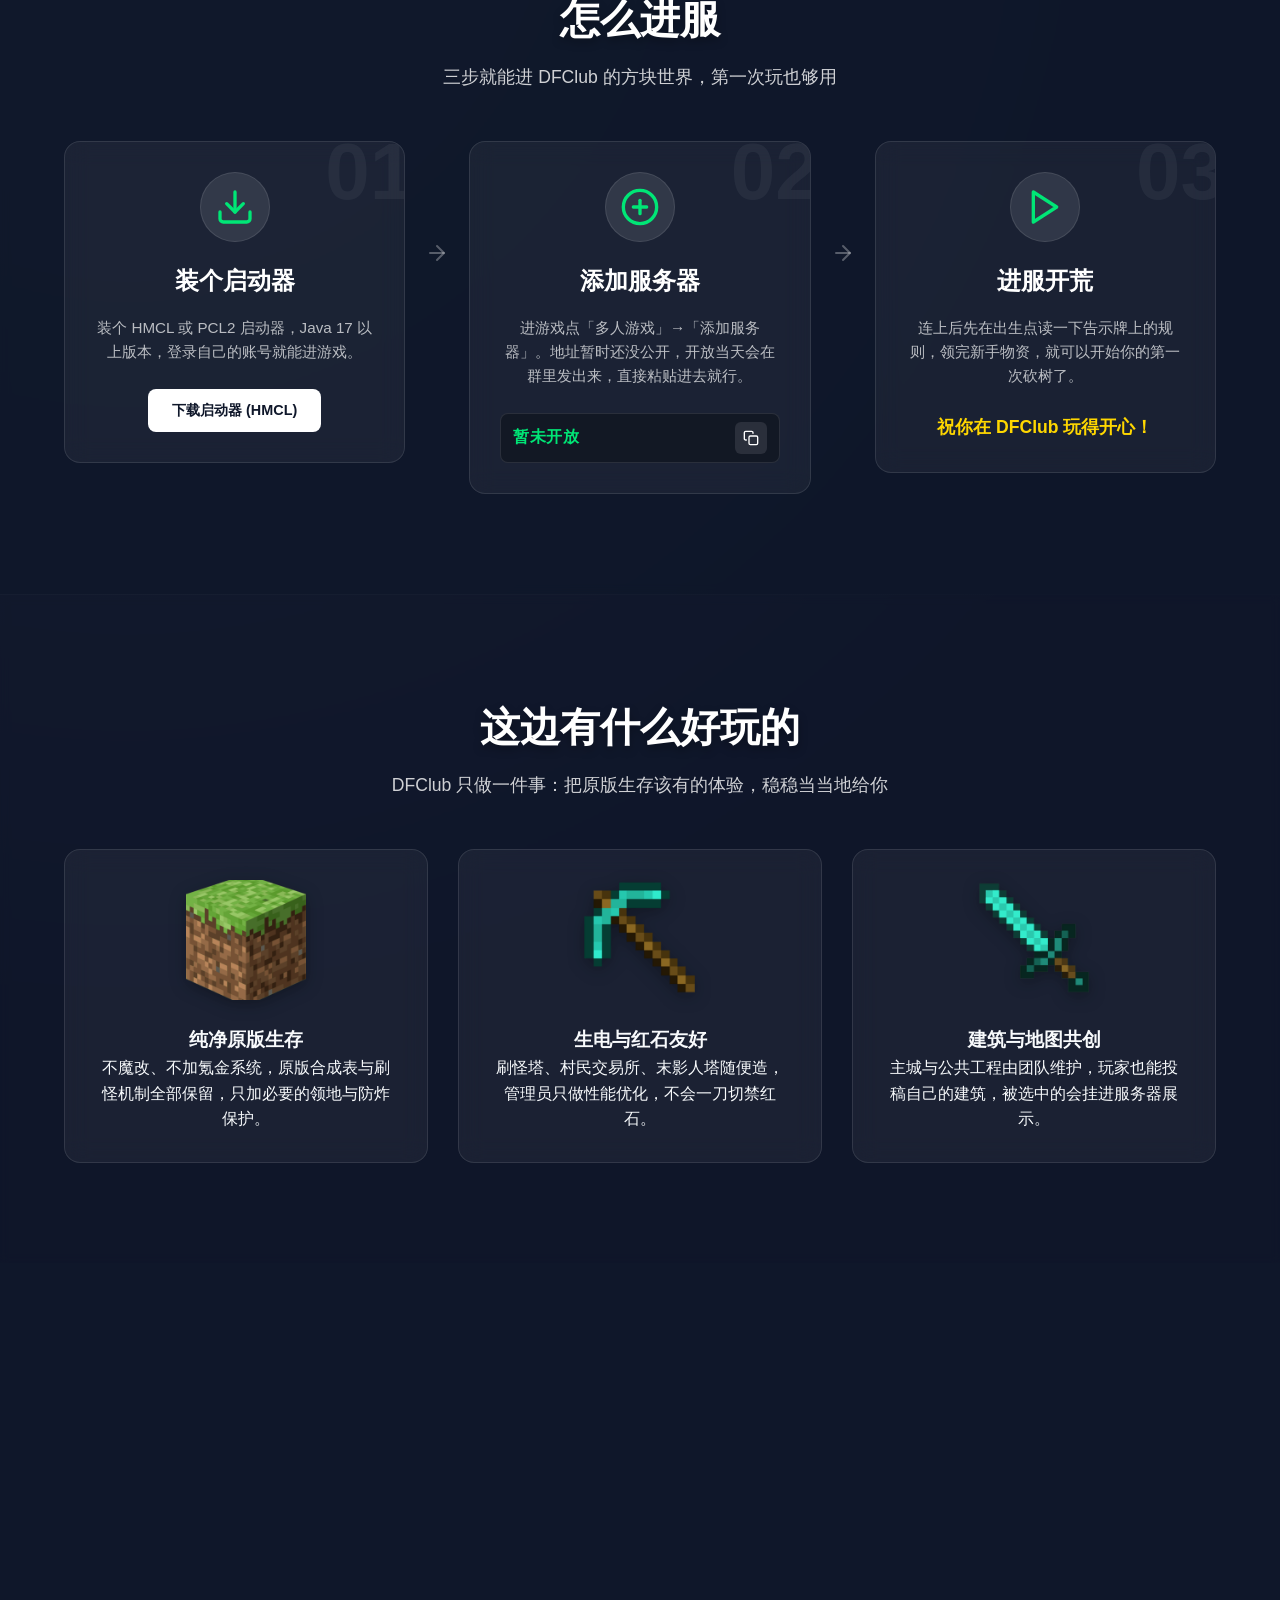
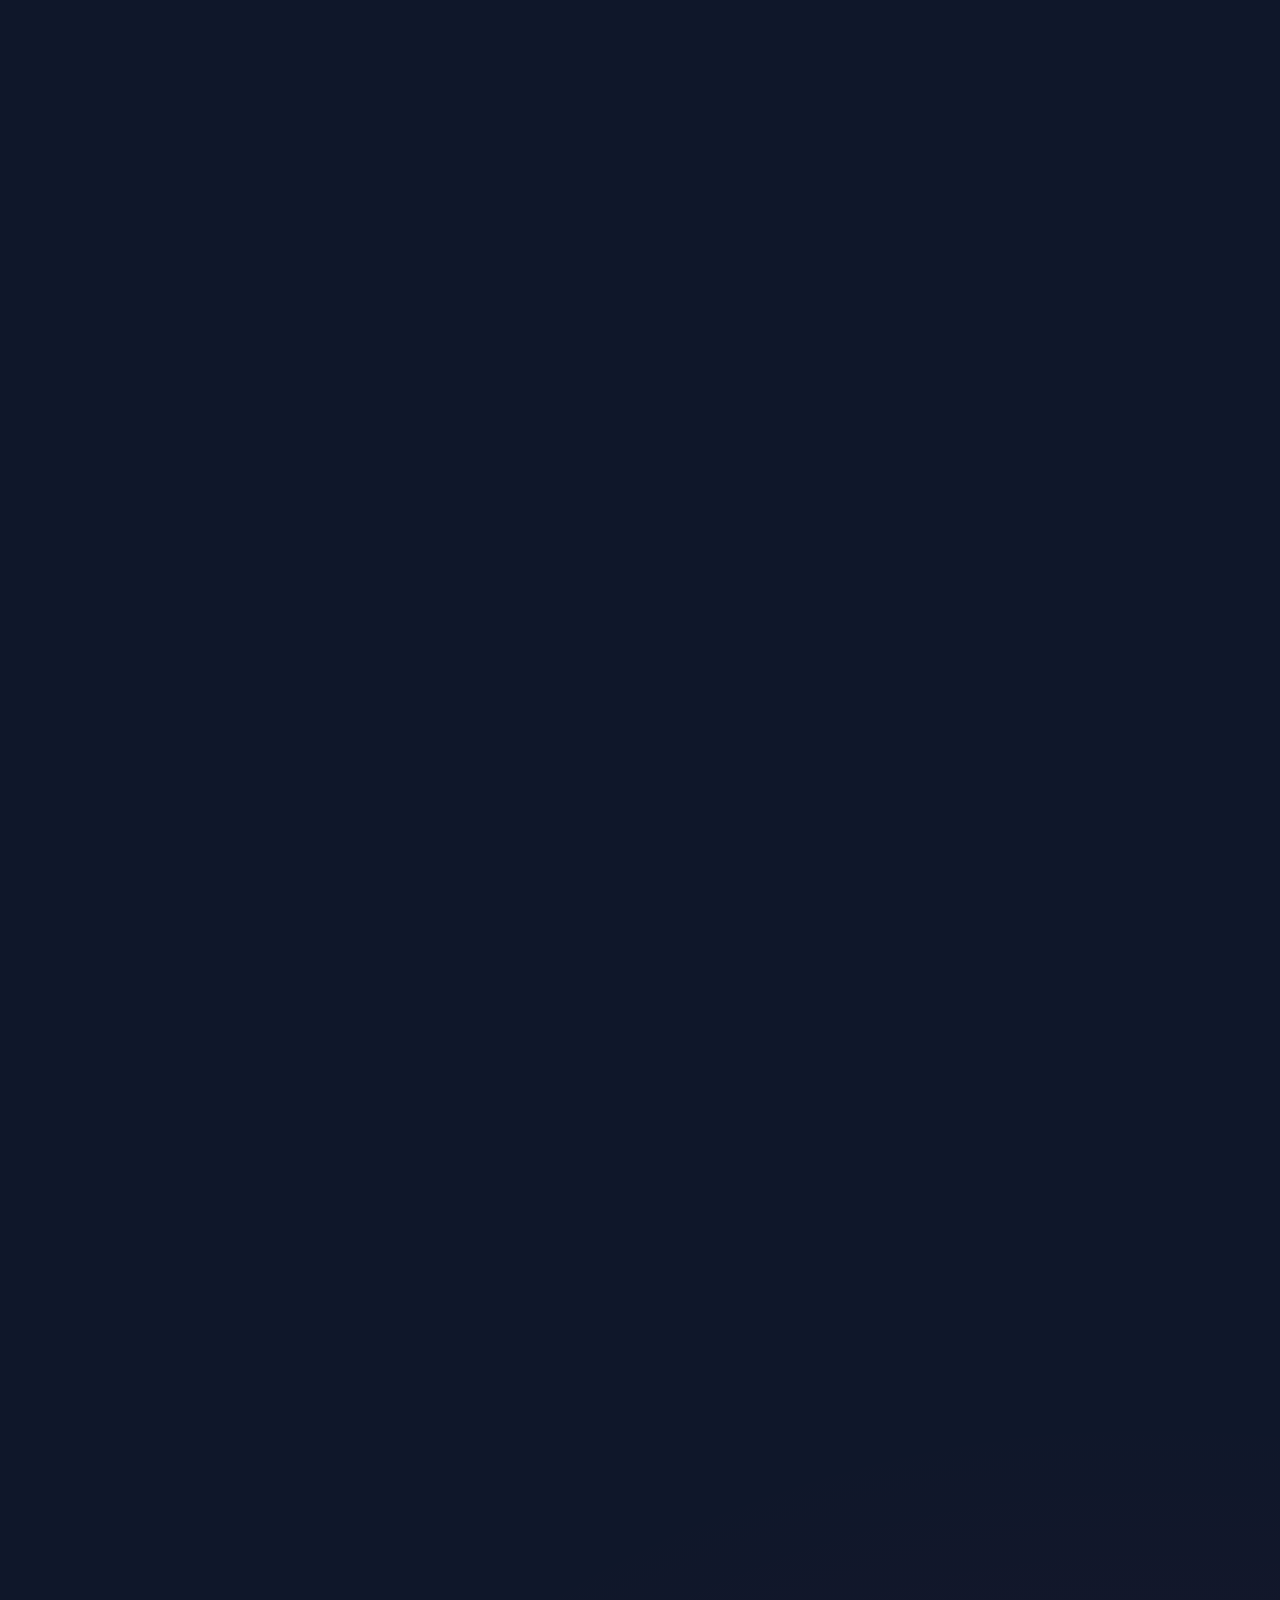
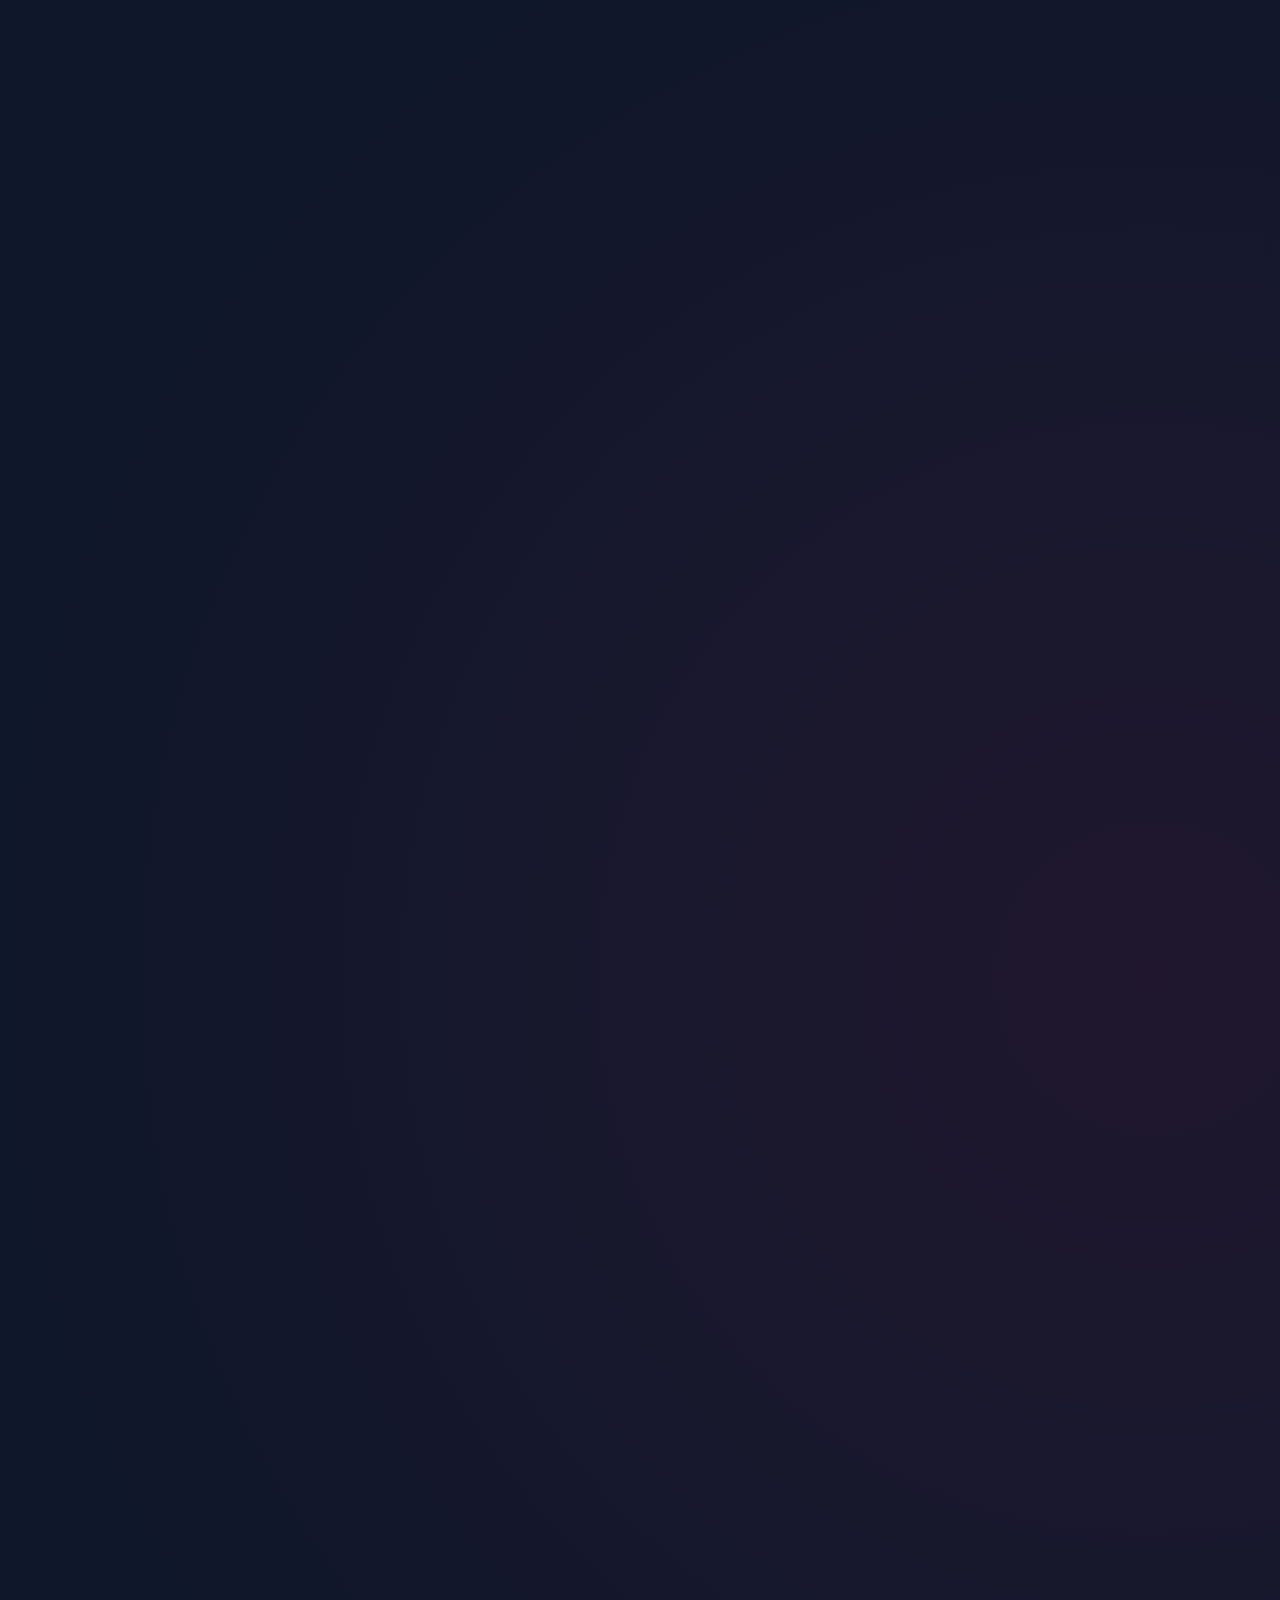
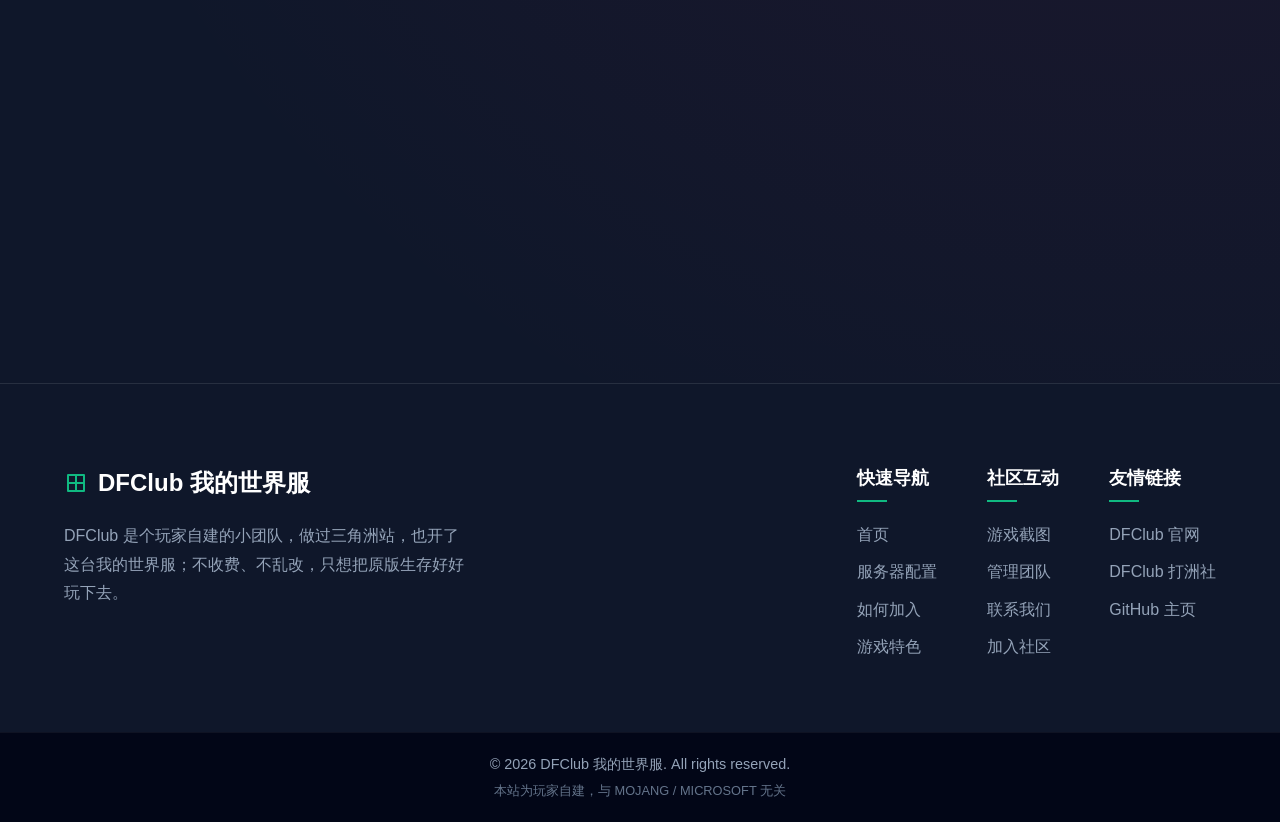
==== commit e1d6399f: "feat: 全站留言收件邮箱改为 dfclub20240926@163.com，script.js?v=14" ====
--- a/index.html
+++ b/index.html
@@ -27,7 +27,7 @@
     <!-- 预加载主样式表（v=3 是缓存版本号，改样式后可改数字强制刷新） -->
     <link rel="preload" href="style.css?v=7" as="style">
     <!-- 预加载主脚本 -->
-    <link rel="preload" href="script.js?v=12" as="script">
+    <link rel="preload" href="script.js?v=14" as="script">
     <!-- 预加载首屏背景大图，优先级设为 high -->
     <link rel="preload" href="./png/c6d2dd6a664242e2e5faa640d28c340b.jpg" as="image" fetchpriority="high">
     
@@ -431,7 +431,7 @@
                         <div class="team-avatar">
                             <img src="[data-uri]" data-src="./egg/av3.png" alt="版本验收头像" loading="lazy">
                         </div>
-                        <h3 class="team-name">MC第一入</h3>
+                        <h3 class="team-name">WolfKingの鼠</h3>
                         <p class="team-role">版本验收 · QA Lead</p>
                         <p class="team-desc">新版本和新插件上线前先过他那关：出生点能不能走、刷怪塔还炸不炸、红石还转不转。</p>
                         <a href="members/qa.html" class="team-contact-btn">联系我</a>
@@ -714,6 +714,6 @@
     <!-- 页面文案覆盖层：由「同步页面.bat」从本文件抽取生成，必须排在 data.js 之后 -->
     <script src="page-text.js"></script>
     <!-- 主脚本：defer 延迟执行，等 DOM 解析完再跑 -->
-    <script src="script.js?v=12" defer></script>
+    <script src="script.js?v=14" defer></script>
 </body>
 </html>
